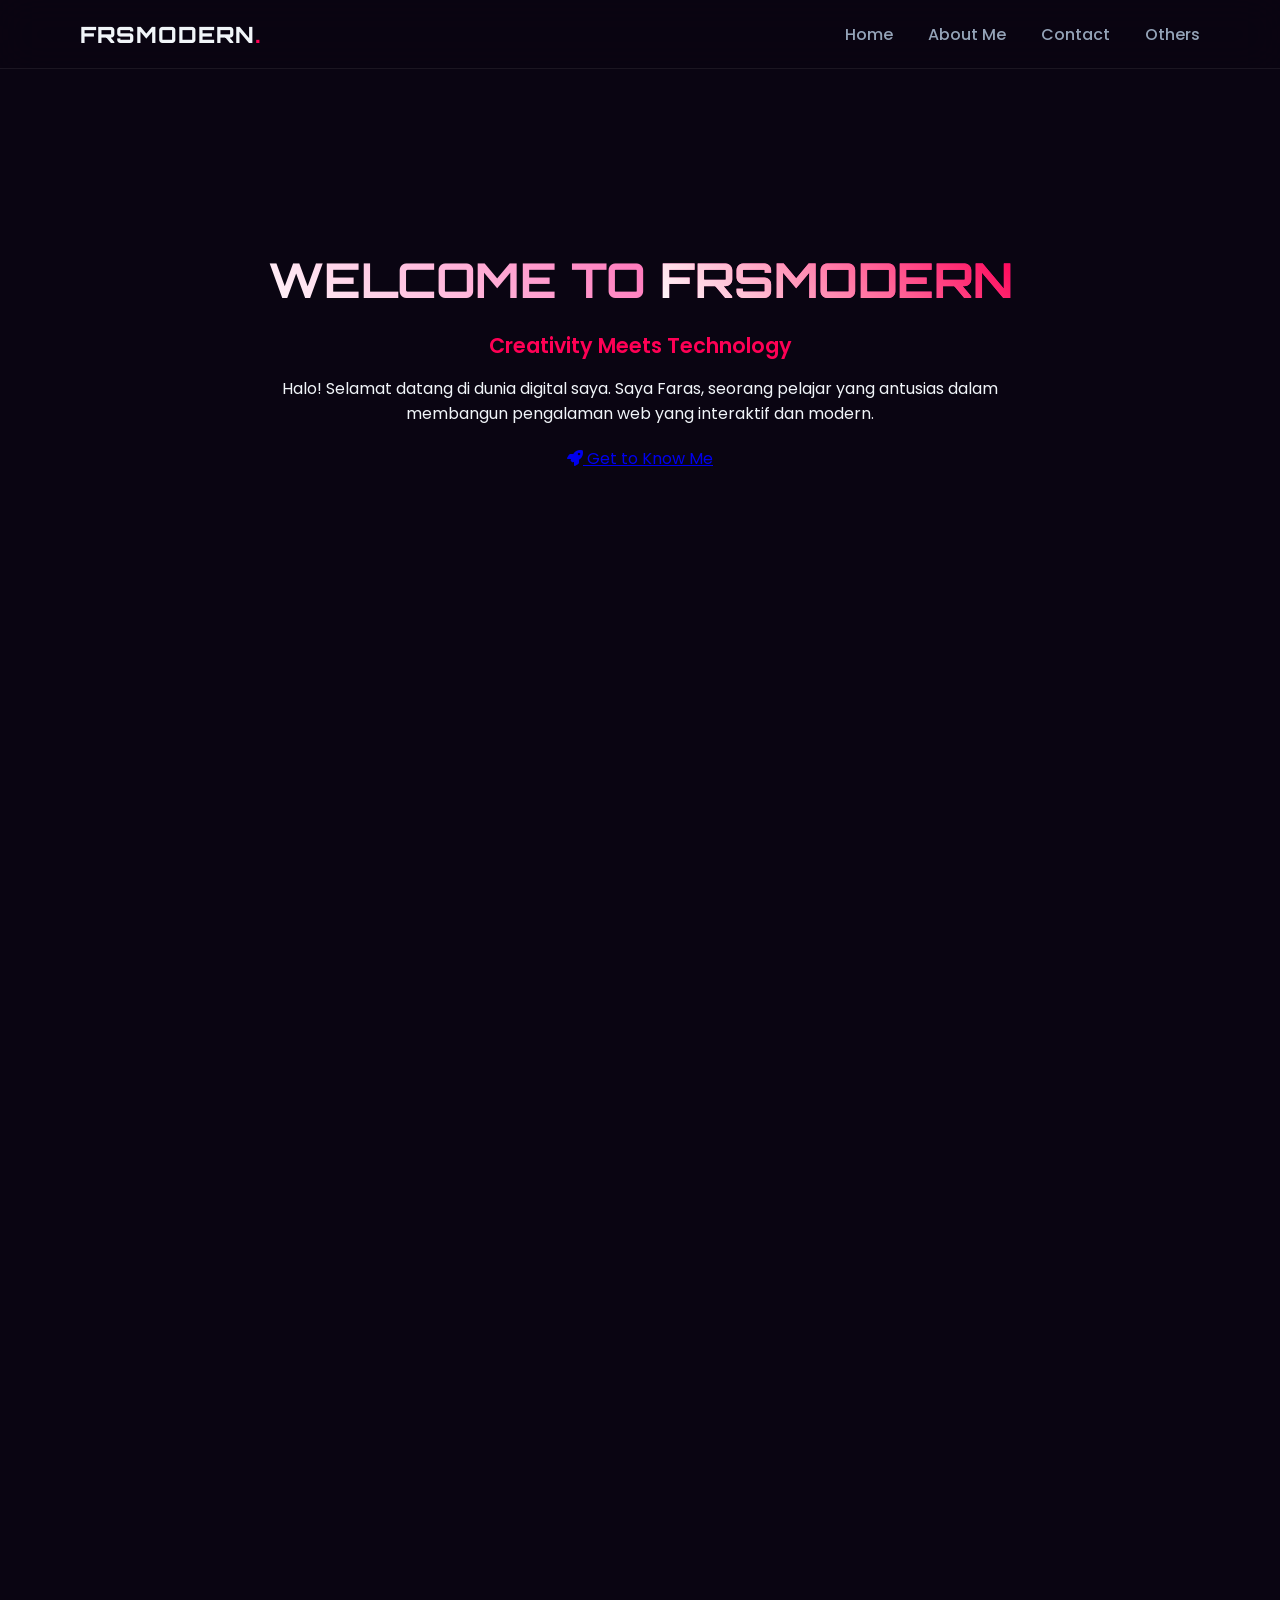
==== index.html @ 41e26d17 "first commit" ====
<!doctype html>
<html lang="en">
  <head>
    <meta charset="UTF-8" />
    <meta name="viewport" content="width=device-width, initial-scale=1.0" />
    <title>Home | FARAS</title>
    <link rel="preconnect" href="https://fonts.googleapis.com" />
    <link rel="preconnect" href="https://fonts.gstatic.com" crossorigin />
    <link href="https://fonts.googleapis.com/css2?family=Orbitron:wght@500;800&family=Poppins:wght@300;400;600&display=swap" rel="stylesheet" />
    <link rel="stylesheet" href="https://cdnjs.cloudflare.com/ajax/libs/font-awesome/6.4.0/css/all.min.css" />
    <link rel="stylesheet" href="apapun.css" />
    <style>
      /* Tambahan gaya agar section penuh dan enak di-scroll */
      section {
        min-height: 80vh;
        padding: 80px 20px;
        display: flex;
        flex-direction: column;
        justify-content: center;
        align-items: center;
        text-align: center;
      }
      .content-box {
        max-width: 800px;
        margin: 20px auto;
      }
    </style>
  </head>
  <body>
    <div id="progress-bar"></div>

    <header>
      <div class="nav-container">
        <div class="logo">FRSMODERN<span>.</span></div>
        <nav>
          <ul>
            <!-- Class active berada di Home -->
            <li><a href="index.html" class="nav-link active">Home</a></li>
            <li><a href="about.html" class="nav-link">About Me</a></li>
            <li><a href="contact.html" class="nav-link">Contact</a></li>
            <li><a href="others.html" class="nav-link">Others</a></li>
          </ul>
        </nav>
      </div>
    </header>

    <main>
      <!-- Section 1: Hero / Welcome -->
      <section class="scroll-reveal active">
        <div class="content-box">
          <h1 style="font-family: 'Orbitron'; font-size: 3rem">WELCOME TO <span class="gradient-text">FRSMODERN</span></h1>
          <p class="highlight">Creativity Meets Technology</p>
          <p>Halo! Selamat datang di dunia digital saya. Saya Faras, seorang pelajar yang antusias dalam membangun pengalaman web yang interaktif dan modern.</p>
          <a href="about.html" class="btn-lanyard" style="margin-top: 20px; display: inline-block"><i class="fas fa-rocket"></i> Get to Know Me</a>
        </div>
      </section>

      <!-- Section 2: My Skills -->
      <section class="scroll-reveal">
        <div class="content-box">
          <h2>MY <span class="gradient-text">SKILLS</span></h2>
          <p>Beberapa teknologi dan keahlian yang sedang saya pelajari dan kuasai saat ini.</p>
          <div class="skills" style="justify-content: center; margin-top: 30px">
            <span class="skill-tag"><i class="fab fa-html5"></i> HTML5</span>
            <span class="skill-tag"><i class="fab fa-css3-alt"></i> CSS3</span>
            <span class="skill-tag"><i class="fab fa-js"></i> JavaScript</span>
            <span class="skill-tag"><i class="fas fa-paint-brush"></i> UI/UX Design</span>
          </div>
        </div>
      </section>

      <!-- Section 3: Latest Projects -->
      <section class="scroll-reveal">
        <div class="content-box">
          <h2>FEATURED <span class="gradient-text">PROJECTS</span></h2>
          <p>Membangun proyek adalah cara terbaik untuk belajar. Berikut adalah beberapa hal yang sedang saya kerjakan.</p>
          <div style="display: flex; gap: 20px; justify-content: center; flex-wrap: wrap; margin-top: 20px">
            <div style="background: rgba(255, 255, 255, 0.1); padding: 20px; border-radius: 10px; width: 300px">
              <h3>Personal Website</h3>
              <p>Website portofolio modern dengan animasi smooth scroll dan UI menarik.</p>
            </div>
            <div style="background: rgba(255, 255, 255, 0.1); padding: 20px; border-radius: 10px; width: 300px">
              <h3>Lanyard ID Card</h3>
              <p>Eksperimen CSS murni untuk membuat animasi objek yang realistis.</p>
            </div>
          </div>
        </div>
      </section>
    </main>

    <script src="script.js"></script>
  </body>
</html>
---- apapun.css ----
/* --- RESET & VARIABLES --- */
:root {
  --primary: #ff0055;
  --primary-glow: rgba(255, 0, 85, 0.3);
  --bg-dark: #0a0512;
  --bg-card: rgba(255, 255, 255, 0.02);
  --border: rgba(255, 255, 255, 0.07);
  --text-main: #f1f5f9;
  --text-muted: #94a3b8;
}

* {
  box-sizing: border-box;
  margin: 0;
  padding: 0;
  scroll-behavior: smooth;
}

body {
  font-family: 'Poppins', sans-serif;
  background-color: var(--bg-dark);
  color: var(--text-main);
  overflow-x: hidden;
}

/* Scroll Progress Bar */
#progress-bar {
  position: fixed;
  top: 0;
  left: 0;
  height: 3px;
  background: linear-gradient(90deg, var(--primary), #7000ff);
  width: 0%;
  z-index: 1001;
  transition: width 0.1s ease;
}

/* --- HEADER & NAV --- */
header {
  position: fixed;
  top: 0;
  width: 100%;
  background: rgba(10, 5, 18, 0.7);
  backdrop-filter: blur(20px);
  -webkit-backdrop-filter: blur(20px);
  border-bottom: 1px solid var(--border);
  z-index: 1000;
  padding: 20px 0;
}

.nav-container {
  max-width: 1200px;
  margin: 0 auto;
  display: flex;
  justify-content: space-between;
  align-items: center;
  padding: 0 40px;
}

.logo {
  font-family: 'Orbitron', sans-serif;
  font-weight: 800;
  font-size: 1.4rem;
  letter-spacing: 1px;
}

.logo span {
  color: var(--primary);
}

nav ul {
  display: flex;
  list-style: none;
}

nav li {
  margin-left: 35px;
}

nav a {
  text-decoration: none;
  color: var(--text-muted);
  font-weight: 500;
  transition: color 0.3s;
  position: relative;
  padding: 8px 0;
}

nav a:hover,
nav a.active {
  color: #fff;
}

nav a::after {
  content: '';
  position: absolute;
  bottom: 0;
  left: 0;
  width: 0;
  height: 2px;
  background: var(--primary);
  transition: width 0.3s ease;
}

nav a:hover::after,
nav a.active::after {
  width: 100%;
}

/* --- LAYOUT UTAMA --- */
main {
  max-width: 1200px;
  margin: 0 auto;
  padding: 0 40px;
}

section {
  min-height: 100vh;
  padding: 120px 0 60px 0;
  display: flex;
  flex-direction: column;
  justify-content: center;
}

/* --- SECTION: HOME / HERO --- */
#home {
  display: grid;
  grid-template-columns: 1fr 1fr;
  gap: 50px;
  align-items: center;
}

.badge {
  background: rgba(255, 0, 85, 0.1);
  color: var(--primary);
  padding: 6px 16px;
  border-radius: 30px;
  font-size: 0.85rem;
  font-weight: 600;
  text-transform: uppercase;
  letter-spacing: 1px;
  display: inline-block;
  margin-bottom: 20px;
  border: 1px solid rgba(255, 0, 85, 0.2);
}

h1 {
  font-size: 2.8em;
  font-weight: 700;
  background: linear-gradient(45deg, #ffffff, #ff007f);

  -webkit-background-clip: text;
  background-clip: text;

  -webkit-text-fill-color: transparent;
  margin-bottom: 20px;
  letter-spacing: -0.5px;
}

.gradient-text {
  color: var(--primary);
  background-image: linear-gradient(45deg, #ffffff, var(--primary));
  -webkit-background-clip: text;
  background-clip: text;

  -webkit-text-fill-color: transparent;
}

#home p {
  color: var(--text-muted);
  font-size: 1.15rem;
  line-height: 1.8;
  margin-bottom: 35px;
}

.cta-btn {
  display: inline-block;
  text-decoration: none;
  background: var(--primary);
  color: #fff;
  padding: 14px 32px;
  border-radius: 12px;
  font-weight: 600;
  box-shadow: 0 8px 25px var(--primary-glow);
  transition:
    transform 0.3s,
    box-shadow 0.3s;
}

.cta-btn:hover {
  transform: translateY(-3px);
  box-shadow: 0 12px 30px rgba(255, 0, 85, 0.5);
}

/* Img Styling & Hover Effects */
.img-wrapper {
  position: relative;
  border-radius: 24px;
  overflow: hidden;
  border: 1px solid var(--border);
  box-shadow: 0 25px 50px -12px rgba(0, 0, 0, 0.5);
}

.img-wrapper img {
  width: 100%;
  display: block;
  transition: transform 0.6s cubic-bezier(0.25, 1, 0.5, 1);
}

.img-wrapper:hover img {
  transform: scale(1.05) rotate(1deg);
}

/* Animasi Mengambang (Floating) */
.animate-float {
  animation: floatY 6s ease-in-out infinite;
}

@keyframes floatY {
  0%,
  100% {
    transform: translateY(0);
  }
  50% {
    transform: translateY(-15px);
  }
}

/* --- SECTION: ABOUT --- */
.about-grid {
  display: grid;
  grid-template-columns: 0.8fr 1.2fr;
  gap: 60px;
  align-items: center;
}

h2 {
  font-family: 'Orbitron', sans-serif;
  font-size: 2.8rem;
  margin-bottom: 20px;
}

.highlight {
  color: var(--primary);
  font-size: 1.3rem;
  font-weight: 600;
  margin-bottom: 15px;
}

.skills {
  margin-top: 30px;
  display: flex;
  gap: 15px;
}

.skill-tag {
  background: var(--bg-card);
  border: 1px solid var(--border);
  padding: 8px 18px;
  border-radius: 10px;
  font-size: 0.95rem;
  transition: border-color 0.3s;
}

.skill-tag:hover {
  border-color: var(--primary);
}

/* --- SECTION: PROJECTS --- */
.project-grid {
  display: grid;
  grid-template-columns: 1fr 1fr;
  gap: 30px;
  margin-top: 40px;
}

.project-card {
  background: var(--bg-card);
  border: 1px solid var(--border);
  border-radius: 20px;
  overflow: hidden;
  transition:
    transform 0.4s,
    border-color 0.4s;
}

.project-img {
  height: 250px;
  overflow: hidden;
}

.project-img img {
  width: 100%;
  height: 100%;
  object-fit: cover;
  transition: transform 0.5s;
}

.project-info {
  padding: 25px;
  text-align: left;
}
.project-info h3 {
  margin-bottom: 10px;
  font-family: 'Orbitron', sans-serif;
}
.project-info p {
  color: var(--text-muted);
  font-size: 0.95rem;
}

.project-card:hover {
  transform: translateY(-10px);
  border-color: var(--primary);
}

.project-card:hover .project-img img {
  transform: scale(1.08);
}

.contact-links {
  display: flex;
  justify-content: center;
  gap: 30px;
  margin-top: 40px;
  flex-wrap: wrap;
}

.social-item {
  display: flex;
  align-items: center;
  gap: 12px;
  text-decoration: none;
  color: #fff;
  background: var(--bg-card);
  border: 1px solid var(--border);
  padding: 16px 30px;
  border-radius: 16px;
  transition: all 0.3s;
}

.social-item i {
  font-size: 1.4rem;
  color: var(--primary);
}

.social-item:hover {
  background: rgba(255, 0, 85, 0.05);
  border-color: var(--primary);
  transform: scale(1.05);
}

.scroll-reveal {
  opacity: 0;
  transform: translateY(60px);
  transition:
    opacity 1s cubic-bezier(0.25, 1, 0.5, 1),
    transform 1s cubic-bezier(0.25, 1, 0.5, 1);
}

.scroll-reveal.active {
  opacity: 1;
  transform: translateY(0);
}

.btn-about {
  display: inline-block;
  padding: 10px 20px;
  background-color: #ff4757;
  color: white;
  text-decoration: none;
  border-radius: 5px;
  font-family: 'Poppins', sans-serif;
  font-weight: 600;
  transition: 0.3s;
}

.btn-about:hover {
  background-color: #cf303f;
  transform: scale(1.05);
}
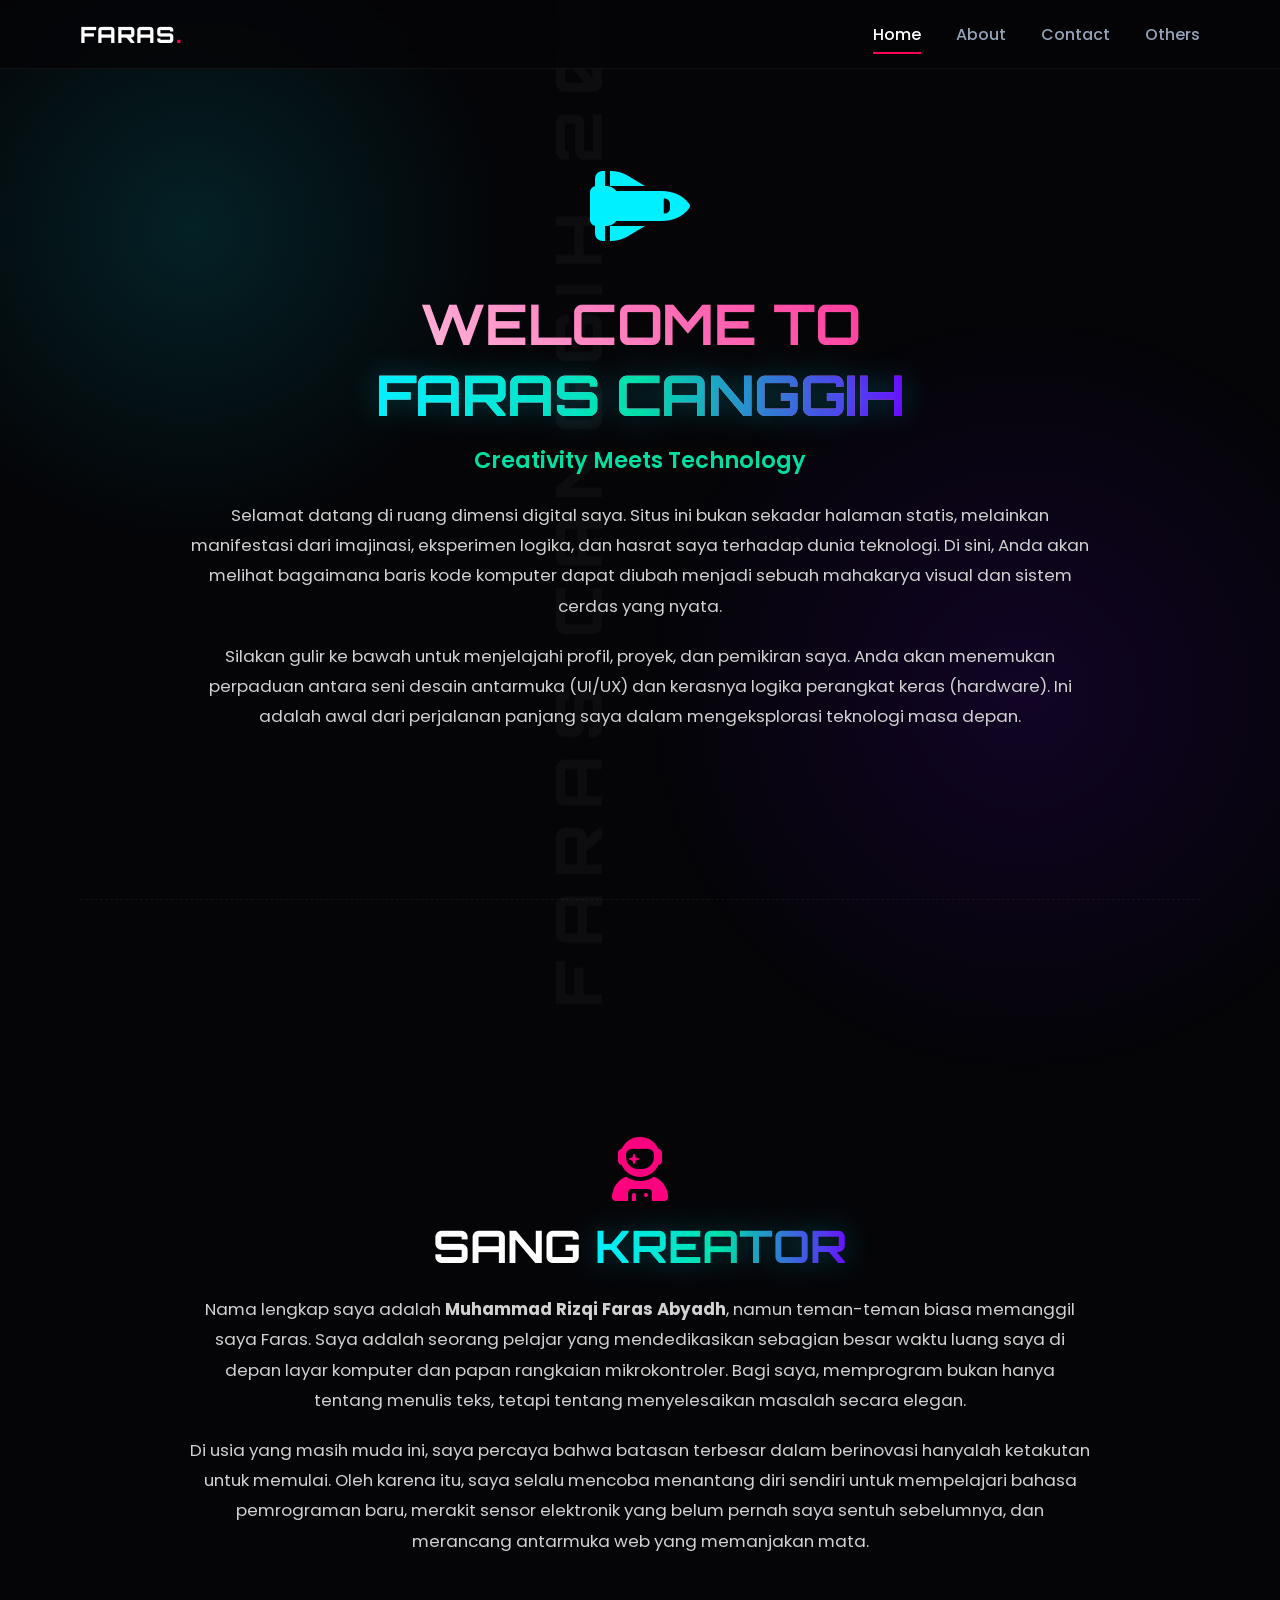
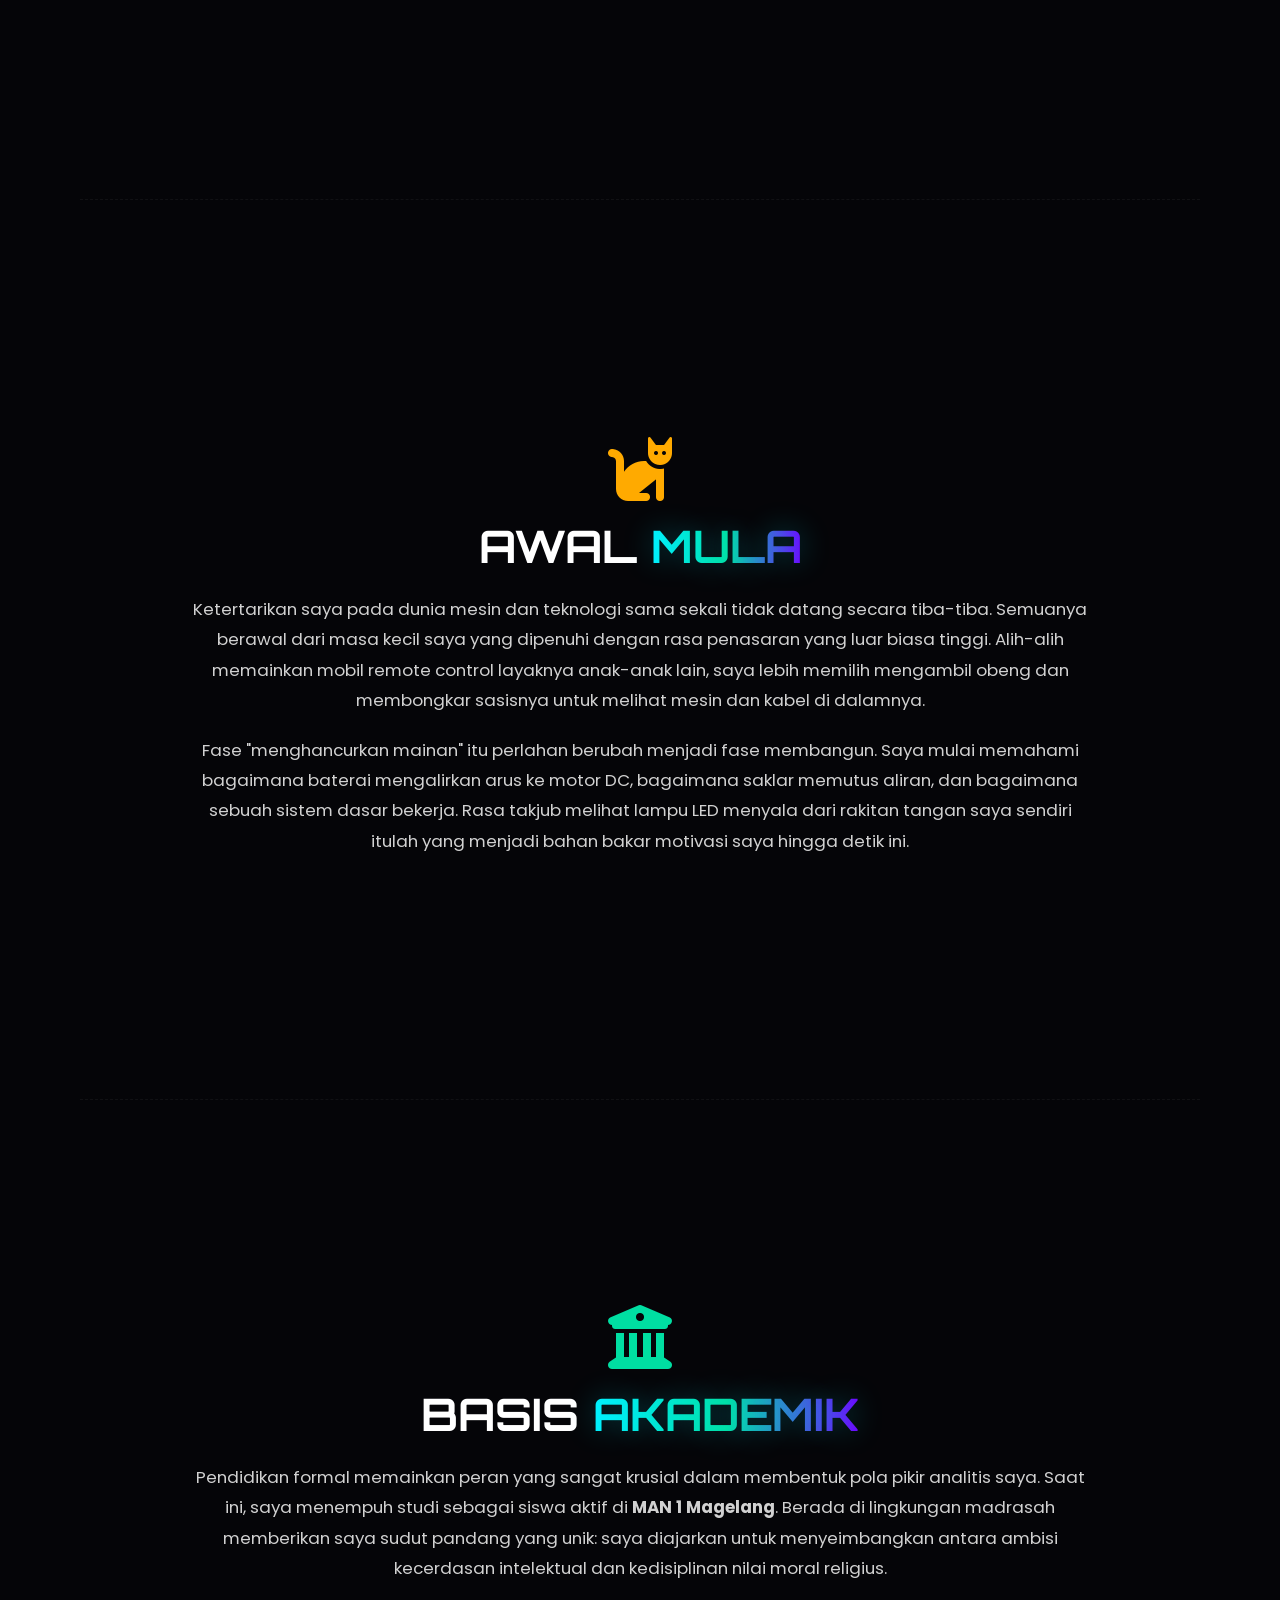
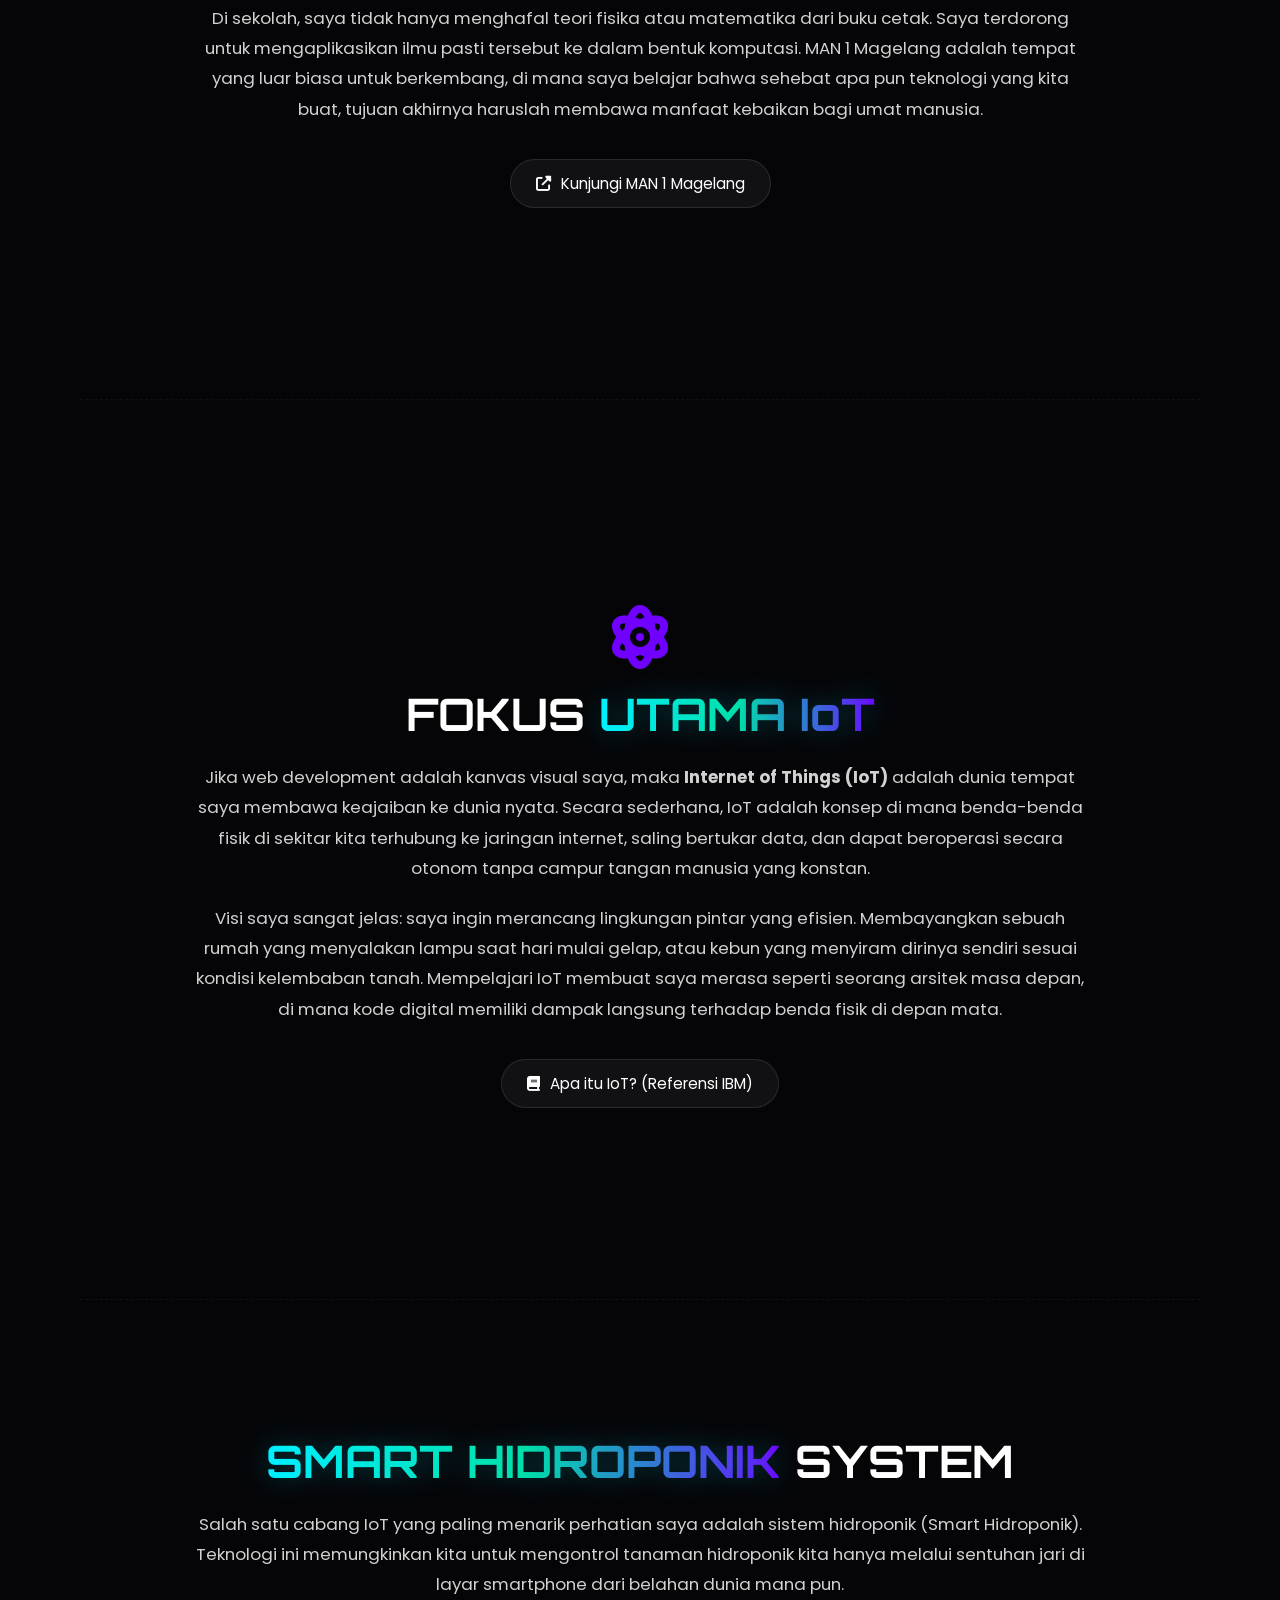
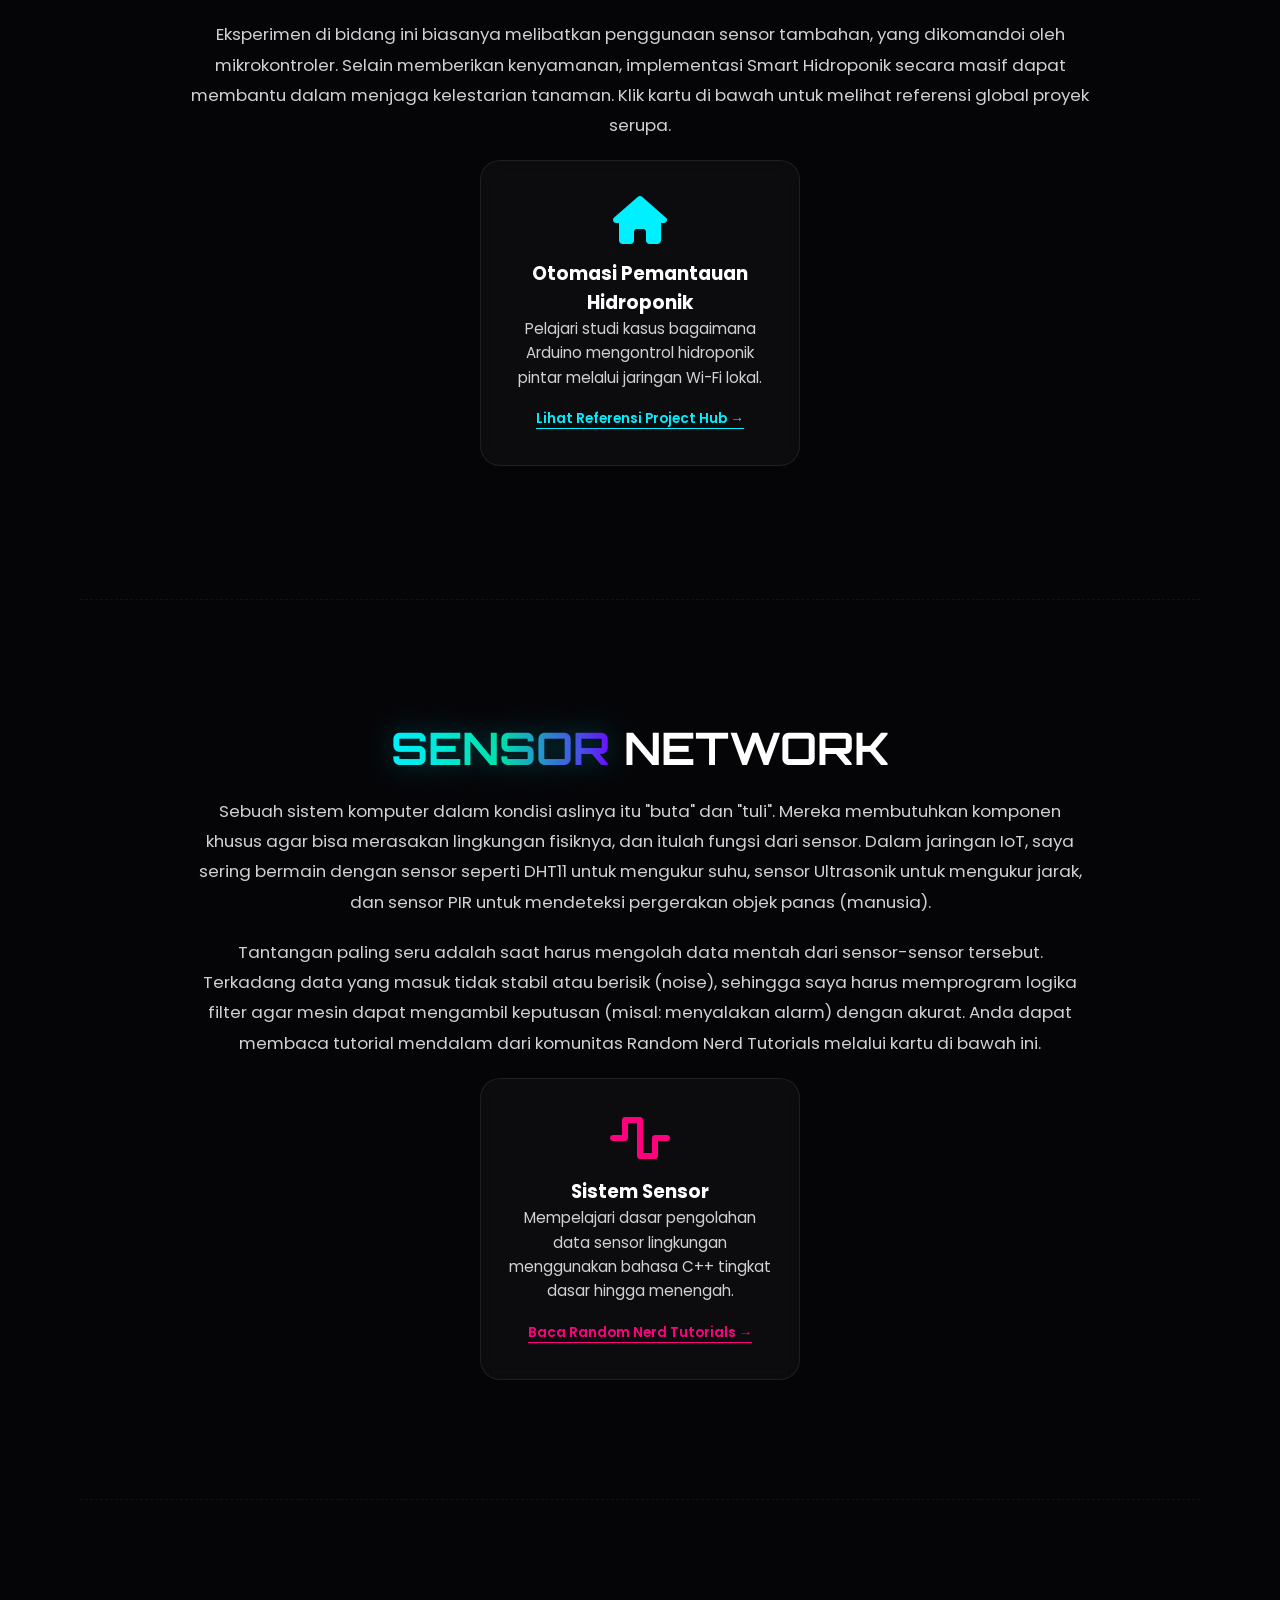
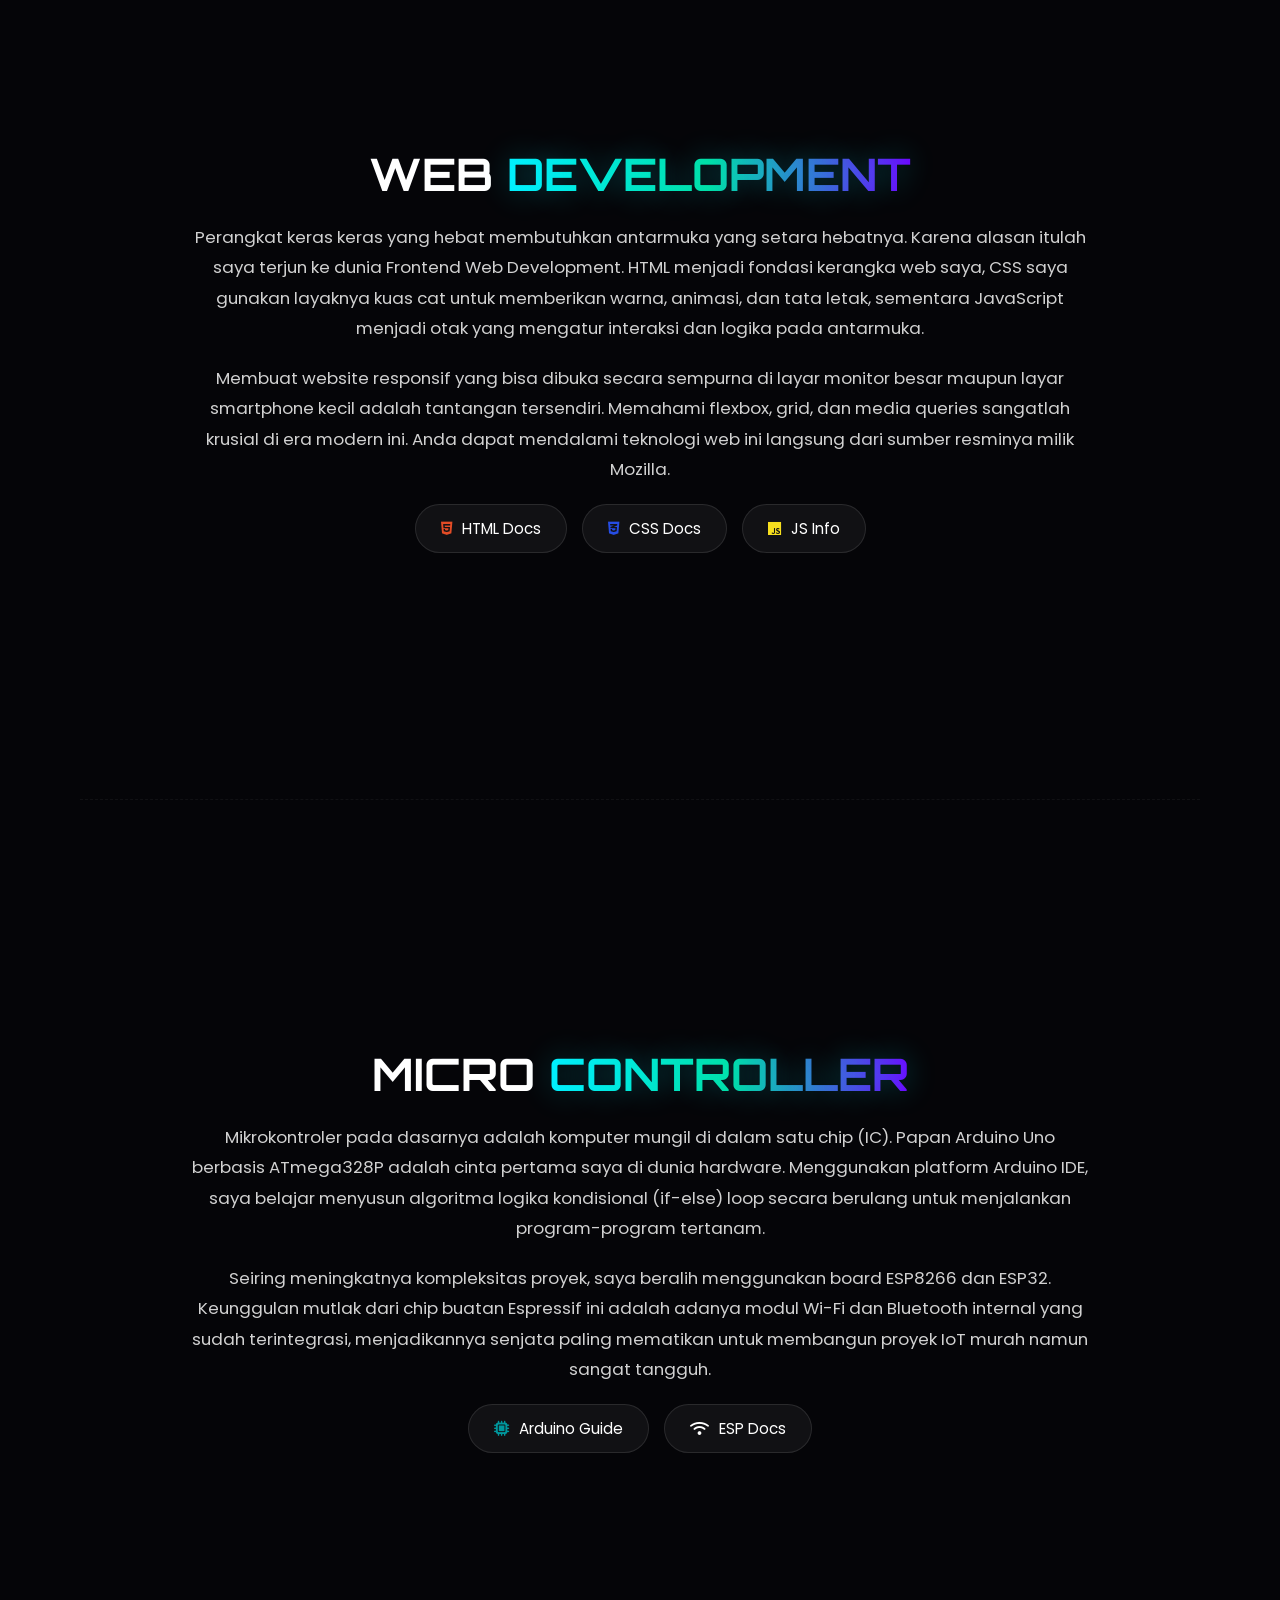
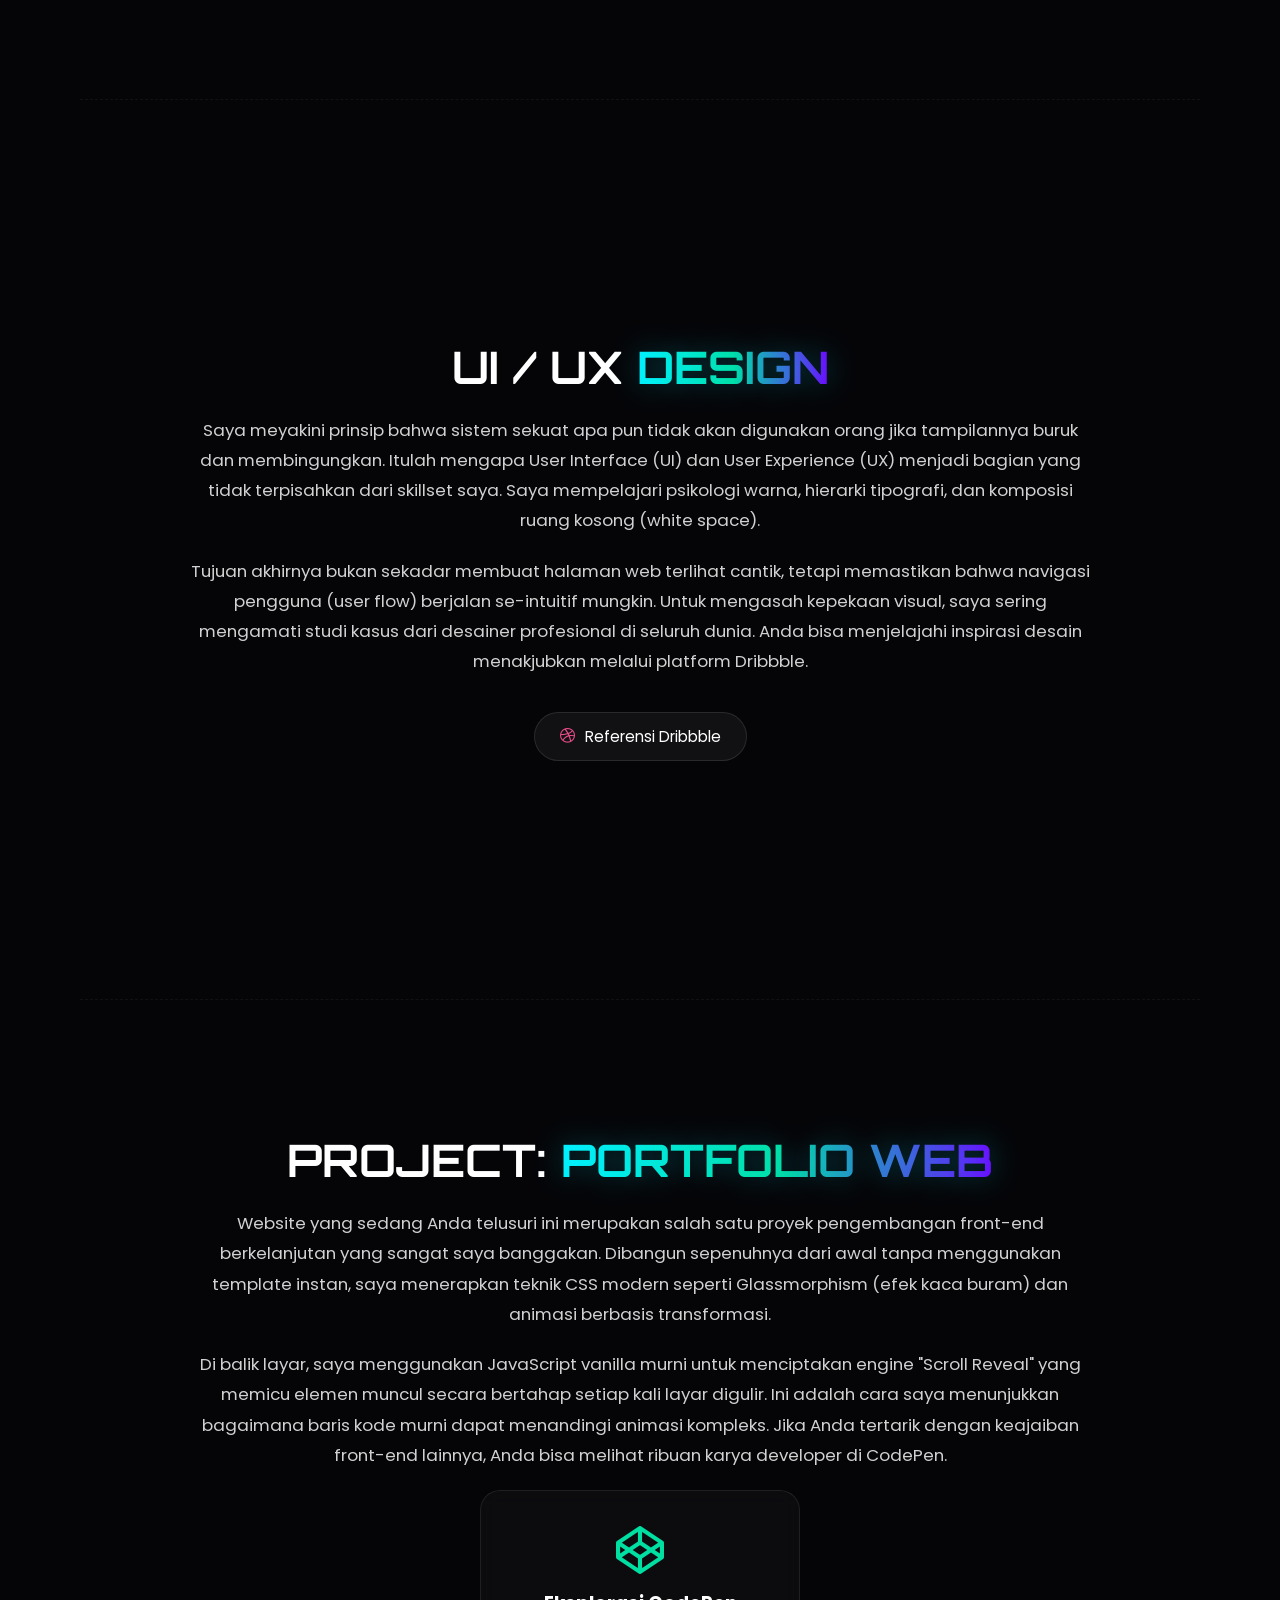
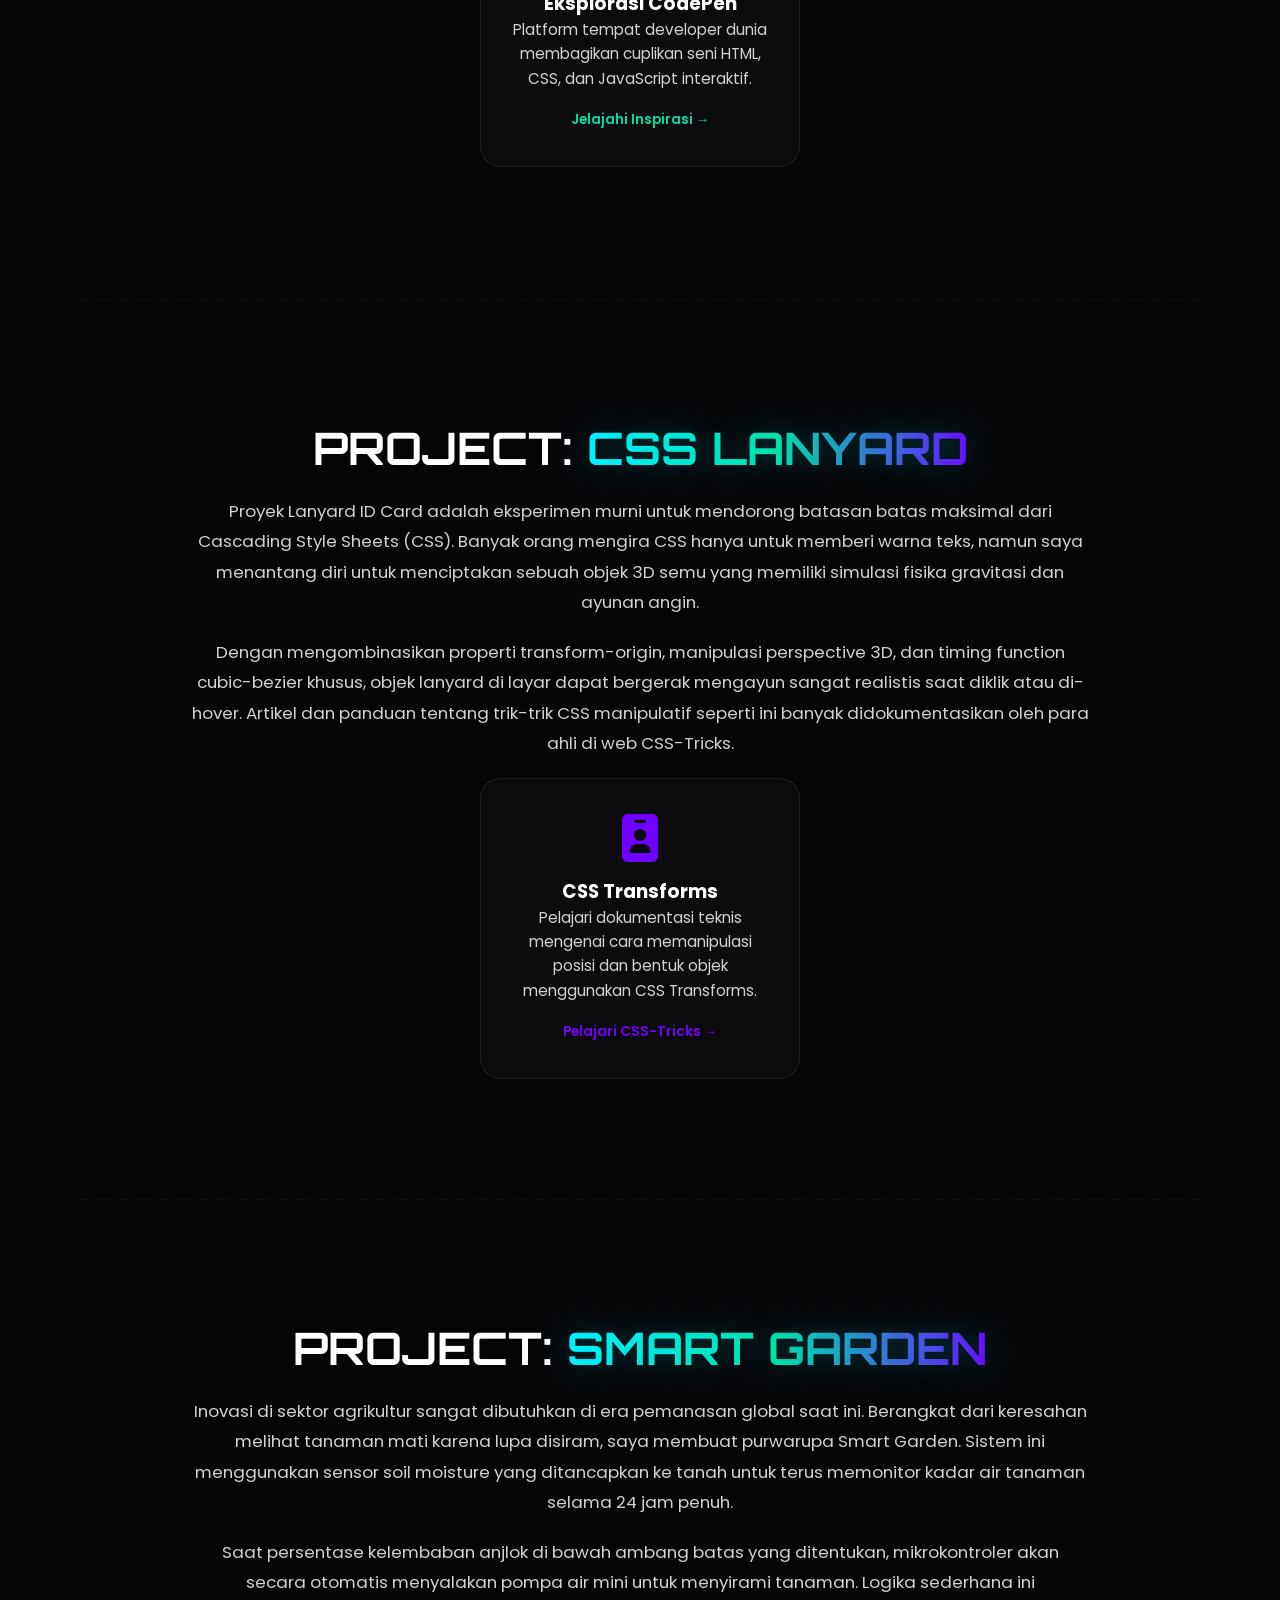
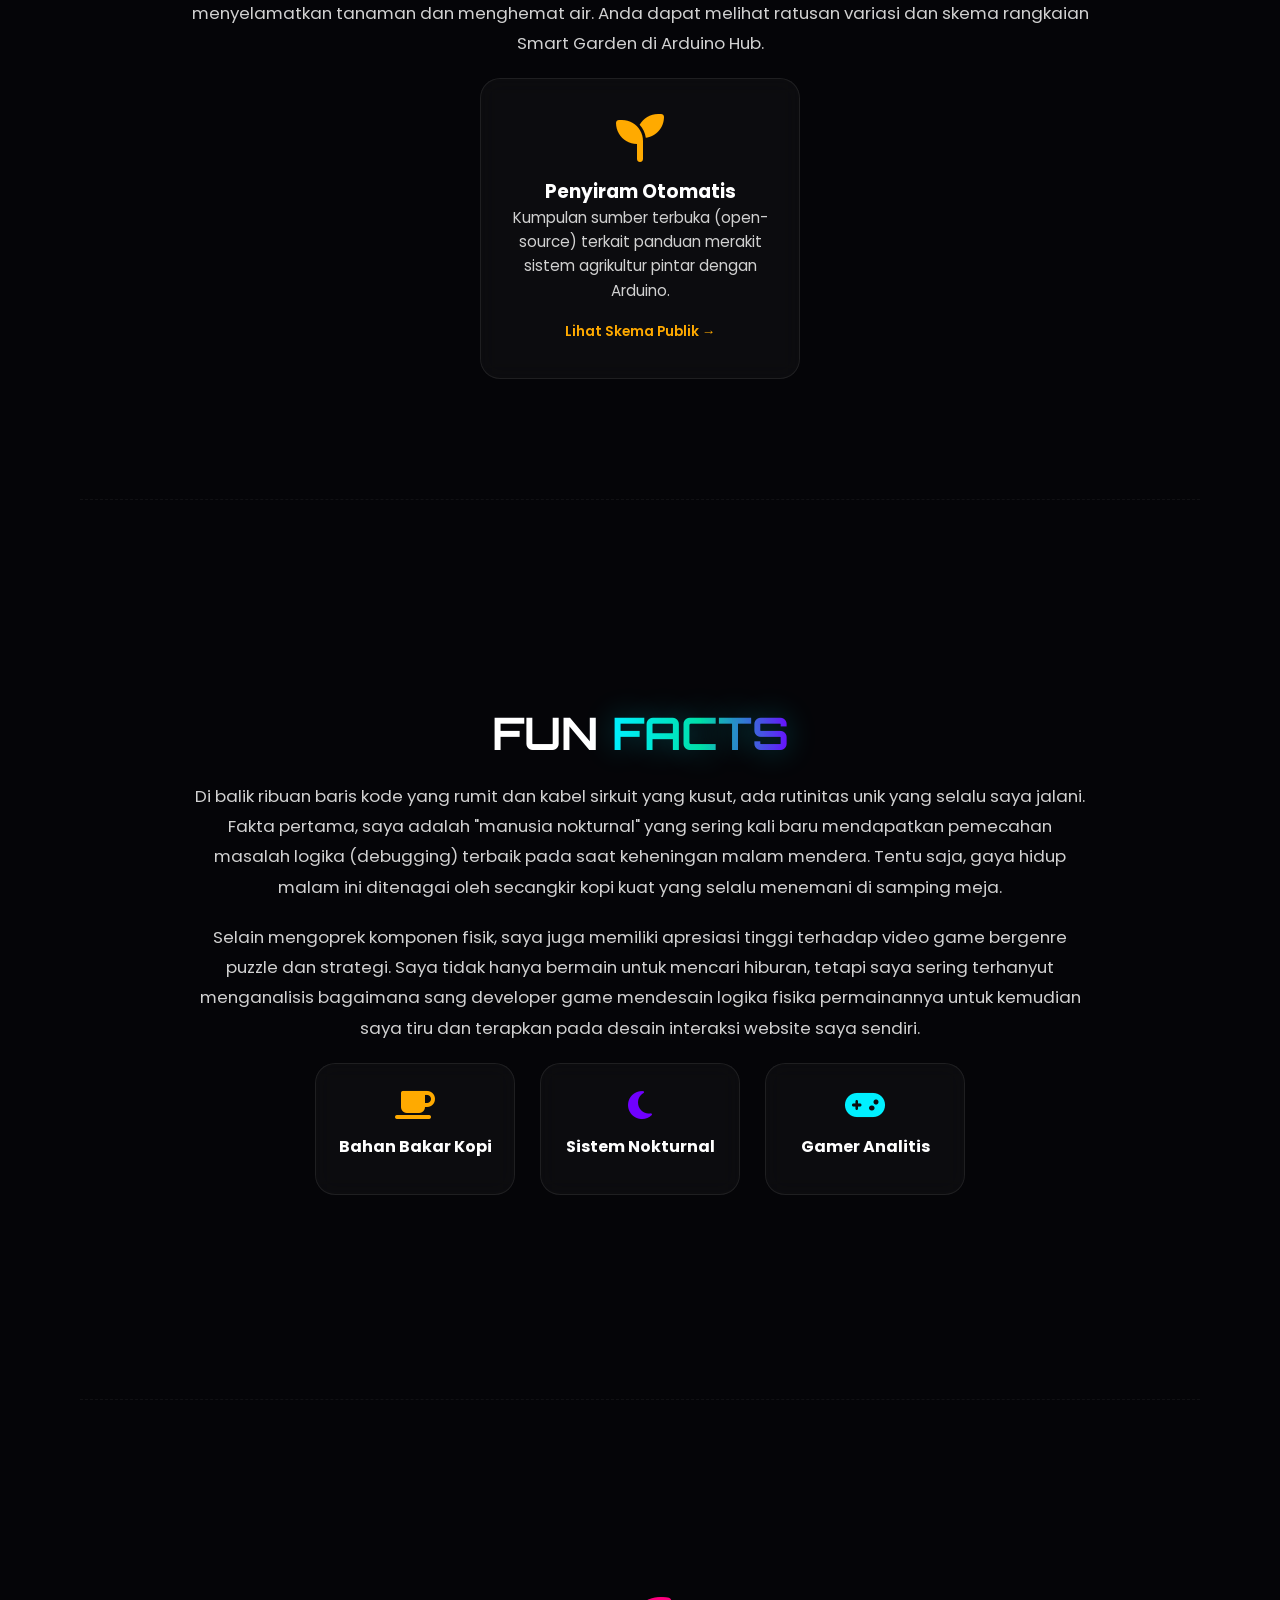
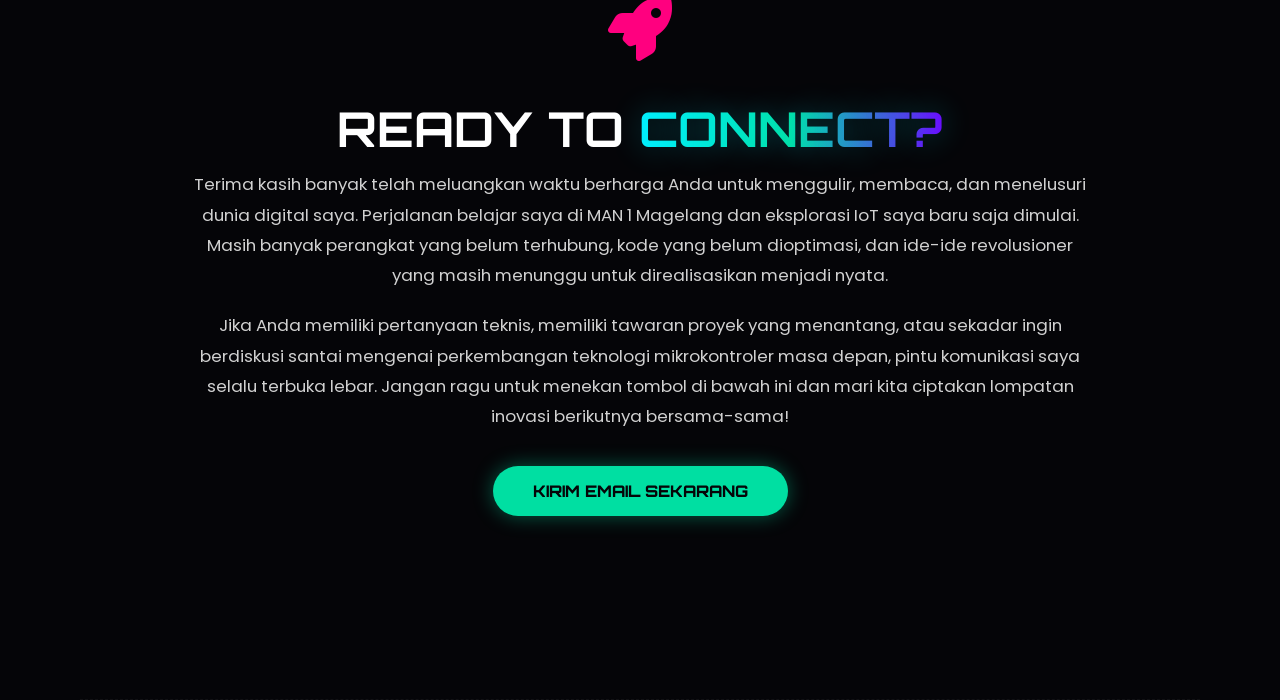
==== commit 22d51237: "perubahan" ====
--- a/index.html
+++ b/index.html
@@ -1,42 +1,271 @@
 <!doctype html>
-<html lang="en">
+<html lang="id">
   <head>
     <meta charset="UTF-8" />
     <meta name="viewport" content="width=device-width, initial-scale=1.0" />
-    <title>Home | FARAS</title>
+    <title>Home | FARAS CANGGIH</title>
     <link rel="preconnect" href="https://fonts.googleapis.com" />
     <link rel="preconnect" href="https://fonts.gstatic.com" crossorigin />
     <link href="https://fonts.googleapis.com/css2?family=Orbitron:wght@500;800&family=Poppins:wght@300;400;600&display=swap" rel="stylesheet" />
     <link rel="stylesheet" href="https://cdnjs.cloudflare.com/ajax/libs/font-awesome/6.4.0/css/all.min.css" />
     <link rel="stylesheet" href="apapun.css" />
+
     <style>
-      /* Tambahan gaya agar section penuh dan enak di-scroll */
+      /* --- BASE STYLE --- */
+      body {
+        margin: 0;
+        padding: 0;
+        background-color: #050508;
+        color: #ffffff;
+        font-family: 'Poppins', sans-serif;
+        overflow-x: hidden;
+      }
+
+      header {
+        position: fixed;
+        top: 0;
+        width: 100%;
+        background: rgba(5, 5, 8, 0.85);
+        backdrop-filter: blur(15px);
+        z-index: 1000;
+        border-bottom: 1px solid rgba(255, 255, 255, 0.05);
+      }
+
+      /* --- EFEK VISUAL BACKGROUND --- */
+      .bg-orb-1 {
+        position: fixed;
+        top: -10%;
+        left: -10%;
+        width: 50vw;
+        height: 50vw;
+        background: radial-gradient(circle, rgba(0, 240, 255, 0.12) 0%, rgba(0, 0, 0, 0) 70%);
+        z-index: -1;
+        pointer-events: none;
+      }
+
+      .bg-orb-2 {
+        position: fixed;
+        bottom: -20%;
+        right: -10%;
+        width: 60vw;
+        height: 60vw;
+        background: radial-gradient(circle, rgba(112, 0, 255, 0.12) 0%, rgba(0, 0, 0, 0) 70%);
+        z-index: -1;
+        pointer-events: none;
+      }
+
+      .side-decoration {
+        position: fixed;
+        left: 20px;
+        top: 50%;
+        transform: translateY(-50%) rotate(-90deg);
+        color: rgba(255, 255, 255, 0.03);
+        font-family: 'Orbitron';
+        font-size: 4rem;
+        font-weight: 800;
+        letter-spacing: 15px;
+        z-index: -2;
+        pointer-events: none;
+        white-space: nowrap;
+      }
+
+      @media (max-width: 768px) {
+        .side-decoration {
+          display: none;
+        }
+      }
+
+      /* --- SECTION STYLE --- */
       section {
-        min-height: 80vh;
-        padding: 80px 20px;
+        min-height: 100vh;
+        padding: 120px 20px;
         display: flex;
         flex-direction: column;
         justify-content: center;
         align-items: center;
         text-align: center;
-      }
+        box-sizing: border-box;
+        position: relative;
+        border-bottom: 1px dashed rgba(255, 255, 255, 0.05);
+      }
+
       .content-box {
-        max-width: 800px;
-        margin: 20px auto;
+        max-width: 900px; /* Lebar optimal untuk membaca teks panjang */
+        margin: 0 auto;
+        z-index: 2;
+      }
+
+      /* Format paragraf agar rapi */
+      .content-box p {
+        font-size: 1.05rem;
+        line-height: 1.8;
+        margin-bottom: 20px;
+        color: #d1d1d1;
+      }
+
+      /* --- SCROLL REVEAL ENGINE --- */
+      .scroll-reveal {
+        opacity: 0;
+        transform: translateY(80px) scale(0.95);
+        transition: all 0.9s cubic-bezier(0.25, 1, 0.5, 1);
+      }
+      .scroll-reveal.active {
+        opacity: 1;
+        transform: translateY(0) scale(1);
+      }
+
+      /* --- TEKS & NEON --- */
+      .gradient-text {
+        background: linear-gradient(90deg, #00f0ff, #00dfa2, #7000ff);
+        -webkit-background-clip: text;
+        -webkit-text-fill-color: transparent;
+        text-shadow: 0 0 30px rgba(0, 240, 255, 0.3);
+      }
+
+      /* --- ANIMASI KEYFRAMES --- */
+      .jumping-animation {
+        display: inline-block;
+        animation: jumpEffect 1.5s infinite ease-in-out;
+      }
+      @keyframes jumpEffect {
+        0%,
+        100% {
+          transform: translateY(0);
+        }
+        50% {
+          transform: translateY(-20px);
+        }
+      }
+
+      .floating-animation {
+        animation: floatEffect 4s infinite ease-in-out;
+      }
+      @keyframes floatEffect {
+        0%,
+        100% {
+          transform: translateY(0);
+        }
+        50% {
+          transform: translateY(-15px);
+        }
+      }
+
+      .spinning-animation {
+        animation: spinEffect 10s infinite linear;
+      }
+      @keyframes spinEffect {
+        from {
+          transform: rotate(0deg);
+        }
+        to {
+          transform: rotate(360deg);
+        }
+      }
+
+      .pulse-animation {
+        animation: pulseEffect 2s infinite ease-in-out;
+      }
+      @keyframes pulseEffect {
+        0%,
+        100% {
+          transform: scale(1);
+        }
+        50% {
+          transform: scale(1.1);
+        }
+      }
+
+      /* --- KARTU YANG BISA DIKLIK (INTERAKTIF) --- */
+      .grid-container {
+        display: flex;
+        gap: 25px;
+        justify-content: center;
+        flex-wrap: wrap;
+        margin-top: 20px;
+      }
+
+      a.clickable-card {
+        text-decoration: none;
+        color: inherit;
+        display: block;
+      }
+
+      .card-box {
+        background: rgba(255, 255, 255, 0.03);
+        border: 1px solid rgba(255, 255, 255, 0.08);
+        backdrop-filter: blur(10px);
+        padding: 35px 25px;
+        border-radius: 20px;
+        width: 320px; /* Diperlebar sedikit agar teks muat */
+        box-sizing: border-box;
+        transition: all 0.4s cubic-bezier(0.175, 0.885, 0.32, 1.275);
+        position: relative;
+        overflow: hidden;
+      }
+
+      .card-box::before {
+        content: '';
+        position: absolute;
+        top: -50%;
+        left: -50%;
+        width: 200%;
+        height: 200%;
+        background: linear-gradient(45deg, transparent, rgba(255, 255, 255, 0.08), transparent);
+        transform: rotate(45deg) translateY(100%);
+        transition: all 0.6s ease;
+      }
+
+      .card-box:hover::before {
+        transform: rotate(45deg) translateY(-100%);
+      }
+
+      .card-box:hover {
+        transform: translateY(-10px) scale(1.02);
+        background: rgba(255, 255, 255, 0.06);
+        border-color: #00dfa2;
+        box-shadow: 0 15px 35px rgba(0, 223, 162, 0.15);
+      }
+
+      .card-box p {
+        font-size: 0.95rem;
+        margin-bottom: 15px;
+        line-height: 1.6;
+      }
+
+      .skill-tag {
+        background: rgba(255, 255, 255, 0.05);
+        border: 1px solid rgba(255, 255, 255, 0.1);
+        padding: 12px 25px;
+        border-radius: 30px;
+        transition: all 0.3s;
+        display: inline-flex;
+        align-items: center;
+        gap: 10px;
+        cursor: pointer;
+        text-decoration: none;
+        color: white;
+      }
+
+      .skill-tag:hover {
+        background: #7000ff;
+        color: #ffffff;
+        box-shadow: 0 0 20px rgba(112, 0, 255, 0.5);
+        transform: scale(1.1) translateY(-5px);
       }
     </style>
   </head>
   <body>
-    <div id="progress-bar"></div>
+    <div class="bg-orb-1"></div>
+    <div class="bg-orb-2"></div>
+    <div class="side-decoration">FARAS CANGGIH 2026</div>
 
     <header>
       <div class="nav-container">
-        <div class="logo">FRSMODERN<span>.</span></div>
+        <div class="logo" style="font-family: 'Orbitron'; font-weight: 800">FARAS<span>.</span></div>
         <nav>
           <ul>
-            <!-- Class active berada di Home -->
             <li><a href="index.html" class="nav-link active">Home</a></li>
-            <li><a href="about.html" class="nav-link">About Me</a></li>
+            <li><a href="about.html" class="nav-link">About</a></li>
             <li><a href="contact.html" class="nav-link">Contact</a></li>
             <li><a href="others.html" class="nav-link">Others</a></li>
           </ul>
@@ -45,49 +274,317 @@
     </header>
 
     <main>
-      <!-- Section 1: Hero / Welcome -->
-      <section class="scroll-reveal active">
-        <div class="content-box">
-          <h1 style="font-family: 'Orbitron'; font-size: 3rem">WELCOME TO <span class="gradient-text">FRSMODERN</span></h1>
-          <p class="highlight">Creativity Meets Technology</p>
-          <p>Halo! Selamat datang di dunia digital saya. Saya Faras, seorang pelajar yang antusias dalam membangun pengalaman web yang interaktif dan modern.</p>
-          <a href="about.html" class="btn-lanyard" style="margin-top: 20px; display: inline-block"><i class="fas fa-rocket"></i> Get to Know Me</a>
-        </div>
-      </section>
-
-      <!-- Section 2: My Skills -->
-      <section class="scroll-reveal">
-        <div class="content-box">
-          <h2>MY <span class="gradient-text">SKILLS</span></h2>
-          <p>Beberapa teknologi dan keahlian yang sedang saya pelajari dan kuasai saat ini.</p>
-          <div class="skills" style="justify-content: center; margin-top: 30px">
-            <span class="skill-tag"><i class="fab fa-html5"></i> HTML5</span>
-            <span class="skill-tag"><i class="fab fa-css3-alt"></i> CSS3</span>
-            <span class="skill-tag"><i class="fab fa-js"></i> JavaScript</span>
-            <span class="skill-tag"><i class="fas fa-paint-brush"></i> UI/UX Design</span>
+      <section class="scroll-reveal">
+        <div class="content-box">
+          <div class="floating-animation" style="font-size: 5rem; color: #00f0ff; margin-bottom: 20px">
+            <i class="fas fa-space-shuttle"></i>
           </div>
-        </div>
-      </section>
-
-      <!-- Section 3: Latest Projects -->
-      <section class="scroll-reveal">
-        <div class="content-box">
-          <h2>FEATURED <span class="gradient-text">PROJECTS</span></h2>
-          <p>Membangun proyek adalah cara terbaik untuk belajar. Berikut adalah beberapa hal yang sedang saya kerjakan.</p>
-          <div style="display: flex; gap: 20px; justify-content: center; flex-wrap: wrap; margin-top: 20px">
-            <div style="background: rgba(255, 255, 255, 0.1); padding: 20px; border-radius: 10px; width: 300px">
-              <h3>Personal Website</h3>
-              <p>Website portofolio modern dengan animasi smooth scroll dan UI menarik.</p>
-            </div>
-            <div style="background: rgba(255, 255, 255, 0.1); padding: 20px; border-radius: 10px; width: 300px">
-              <h3>Lanyard ID Card</h3>
-              <p>Eksperimen CSS murni untuk membuat animasi objek yang realistis.</p>
-            </div>
+          <h1 style="font-family: 'Orbitron'; font-size: 3.5rem; margin: 0 0 10px 0">WELCOME TO <br /><span class="gradient-text">FARAS CANGGIH</span></h1>
+          <p class="highlight" style="font-size: 1.4rem; color: #00dfa2; font-weight: 600; text-align: center">Creativity Meets Technology</p>
+          <p>
+            Selamat datang di ruang dimensi digital saya. Situs ini bukan sekadar halaman statis, melainkan manifestasi dari imajinasi, eksperimen logika, dan hasrat saya terhadap dunia teknologi. Di sini, Anda akan melihat bagaimana baris
+            kode komputer dapat diubah menjadi sebuah mahakarya visual dan sistem cerdas yang nyata.
+          </p>
+          <p>
+            Silakan gulir ke bawah untuk menjelajahi profil, proyek, dan pemikiran saya. Anda akan menemukan perpaduan antara seni desain antarmuka (UI/UX) dan kerasnya logika perangkat keras (hardware). Ini adalah awal dari perjalanan
+            panjang saya dalam mengeksplorasi teknologi masa depan.
+          </p>
+        </div>
+      </section>
+
+      <section class="scroll-reveal">
+        <div class="content-box">
+          <div class="jumping-animation" style="font-size: 4rem; color: #ff007f"><i class="fas fa-user-astronaut"></i></div>
+          <h2>SANG <span class="gradient-text">KREATOR</span></h2>
+          <p>
+            Nama lengkap saya adalah <strong>Muhammad Rizqi Faras Abyadh</strong>, namun teman-teman biasa memanggil saya Faras. Saya adalah seorang pelajar yang mendedikasikan sebagian besar waktu luang saya di depan layar komputer dan
+            papan rangkaian mikrokontroler. Bagi saya, memprogram bukan hanya tentang menulis teks, tetapi tentang menyelesaikan masalah secara elegan.
+          </p>
+          <p>
+            Di usia yang masih muda ini, saya percaya bahwa batasan terbesar dalam berinovasi hanyalah ketakutan untuk memulai. Oleh karena itu, saya selalu mencoba menantang diri sendiri untuk mempelajari bahasa pemrograman baru, merakit
+            sensor elektronik yang belum pernah saya sentuh sebelumnya, dan merancang antarmuka web yang memanjakan mata.
+          </p>
+        </div>
+      </section>
+
+      <section class="scroll-reveal">
+        <div class="content-box">
+          <div class="jumping-animation" style="font-size: 4rem; color: #ffaa00"><i class="fas fa-cat"></i></div>
+          <h2>AWAL <span class="gradient-text">MULA</span></h2>
+          <p>
+            Ketertarikan saya pada dunia mesin dan teknologi sama sekali tidak datang secara tiba-tiba. Semuanya berawal dari masa kecil saya yang dipenuhi dengan rasa penasaran yang luar biasa tinggi. Alih-alih memainkan mobil remote
+            control layaknya anak-anak lain, saya lebih memilih mengambil obeng dan membongkar sasisnya untuk melihat mesin dan kabel di dalamnya.
+          </p>
+          <p>
+            Fase "menghancurkan mainan" itu perlahan berubah menjadi fase membangun. Saya mulai memahami bagaimana baterai mengalirkan arus ke motor DC, bagaimana saklar memutus aliran, dan bagaimana sebuah sistem dasar bekerja. Rasa takjub
+            melihat lampu LED menyala dari rakitan tangan saya sendiri itulah yang menjadi bahan bakar motivasi saya hingga detik ini.
+          </p>
+        </div>
+      </section>
+
+      <section class="scroll-reveal">
+        <div class="content-box">
+          <div class="pulse-animation" style="font-size: 4rem; color: #00dfa2"><i class="fas fa-university"></i></div>
+          <h2>BASIS <span class="gradient-text">AKADEMIK</span></h2>
+          <p>
+            Pendidikan formal memainkan peran yang sangat krusial dalam membentuk pola pikir analitis saya. Saat ini, saya menempuh studi sebagai siswa aktif di <strong>MAN 1 Magelang</strong>. Berada di lingkungan madrasah memberikan saya
+            sudut pandang yang unik: saya diajarkan untuk menyeimbangkan antara ambisi kecerdasan intelektual dan kedisiplinan nilai moral religius.
+          </p>
+          <p>
+            Di sekolah, saya tidak hanya menghafal teori fisika atau matematika dari buku cetak. Saya terdorong untuk mengaplikasikan ilmu pasti tersebut ke dalam bentuk komputasi. MAN 1 Magelang adalah tempat yang luar biasa untuk
+            berkembang, di mana saya belajar bahwa sehebat apa pun teknologi yang kita buat, tujuan akhirnya haruslah membawa manfaat kebaikan bagi umat manusia.
+          </p>
+          <a href="https://man1magelang.sch.id/" target="_blank" class="skill-tag" style="margin-top: 15px"><i class="fas fa-external-link-alt"></i> Kunjungi MAN 1 Magelang</a>
+        </div>
+      </section>
+
+      <section class="scroll-reveal">
+        <div class="content-box">
+          <div class="spinning-animation" style="font-size: 4rem; color: #7000ff"><i class="fas fa-atom"></i></div>
+          <h2>FOKUS <span class="gradient-text">UTAMA IoT</span></h2>
+          <p>
+            Jika web development adalah kanvas visual saya, maka <strong>Internet of Things (IoT)</strong> adalah dunia tempat saya membawa keajaiban ke dunia nyata. Secara sederhana, IoT adalah konsep di mana benda-benda fisik di sekitar
+            kita terhubung ke jaringan internet, saling bertukar data, dan dapat beroperasi secara otonom tanpa campur tangan manusia yang konstan.
+          </p>
+          <p>
+            Visi saya sangat jelas: saya ingin merancang lingkungan pintar yang efisien. Membayangkan sebuah rumah yang menyalakan lampu saat hari mulai gelap, atau kebun yang menyiram dirinya sendiri sesuai kondisi kelembaban tanah.
+            Mempelajari IoT membuat saya merasa seperti seorang arsitek masa depan, di mana kode digital memiliki dampak langsung terhadap benda fisik di depan mata.
+          </p>
+          <a href="https://www.ibm.com/topics/internet-of-things" target="_blank" class="skill-tag" style="margin-top: 15px"><i class="fas fa-book"></i> Apa itu IoT? (Referensi IBM)</a>
+        </div>
+      </section>
+
+      <section class="scroll-reveal">
+        <div class="content-box">
+          <h2><span class="gradient-text">SMART HIDROPONIK</span> SYSTEM</h2>
+          <p>
+            Salah satu cabang IoT yang paling menarik perhatian saya adalah sistem hidroponik (Smart Hidroponik). Teknologi ini memungkinkan kita untuk mengontrol tanaman hidroponik kita hanya melalui sentuhan jari di layar smartphone dari
+            belahan dunia mana pun.
+          </p>
+          <p>
+            Eksperimen di bidang ini biasanya melibatkan penggunaan sensor tambahan, yang dikomandoi oleh mikrokontroler. Selain memberikan kenyamanan, implementasi Smart Hidroponik secara masif dapat membantu dalam menjaga kelestarian
+            tanaman. Klik kartu di bawah untuk melihat referensi global proyek serupa.
+          </p>
+          <a href="https://youtu.be/4d3F80AKahc?si=YvzTUf5eydloNFG6" target="_blank" class="clickable-card">
+            <div class="card-box" style="margin: 0 auto">
+              <i class="fas fa-home jumping-animation" style="font-size: 3rem; color: #00f0ff; margin-bottom: 15px"></i>
+              <h3>Otomasi Pemantauan Hidroponik</h3>
+              <p>Pelajari studi kasus bagaimana Arduino mengontrol hidroponik pintar melalui jaringan Wi-Fi lokal.</p>
+              <span style="color: #00f0ff; font-size: 0.85rem; border-bottom: 1px solid; font-weight: 600">Lihat Referensi Project Hub &rarr;</span>
+            </div>
+          </a>
+        </div>
+      </section>
+
+      <section class="scroll-reveal">
+        <div class="content-box">
+          <h2><span class="gradient-text">SENSOR</span> NETWORK</h2>
+          <p>
+            Sebuah sistem komputer dalam kondisi aslinya itu "buta" dan "tuli". Mereka membutuhkan komponen khusus agar bisa merasakan lingkungan fisiknya, dan itulah fungsi dari sensor. Dalam jaringan IoT, saya sering bermain dengan sensor
+            seperti DHT11 untuk mengukur suhu, sensor Ultrasonik untuk mengukur jarak, dan sensor PIR untuk mendeteksi pergerakan objek panas (manusia).
+          </p>
+          <p>
+            Tantangan paling seru adalah saat harus mengolah data mentah dari sensor-sensor tersebut. Terkadang data yang masuk tidak stabil atau berisik (noise), sehingga saya harus memprogram logika filter agar mesin dapat mengambil
+            keputusan (misal: menyalakan alarm) dengan akurat. Anda dapat membaca tutorial mendalam dari komunitas Random Nerd Tutorials melalui kartu di bawah ini.
+          </p>
+          <a href="https://randomnerdtutorials.com/" target="_blank" class="clickable-card">
+            <div class="card-box" style="margin: 0 auto">
+              <i class="fas fa-wave-square pulse-animation" style="font-size: 3rem; color: #ff007f; margin-bottom: 15px"></i>
+              <h3>Sistem Sensor</h3>
+              <p>Mempelajari dasar pengolahan data sensor lingkungan menggunakan bahasa C++ tingkat dasar hingga menengah.</p>
+              <span style="color: #ff007f; font-size: 0.85rem; border-bottom: 1px solid; font-weight: 600">Baca Random Nerd Tutorials &rarr;</span>
+            </div>
+          </a>
+        </div>
+      </section>
+
+      <section class="scroll-reveal">
+        <div class="content-box">
+          <h2>WEB <span class="gradient-text">DEVELOPMENT</span></h2>
+          <p>
+            Perangkat keras keras yang hebat membutuhkan antarmuka yang setara hebatnya. Karena alasan itulah saya terjun ke dunia Frontend Web Development. HTML menjadi fondasi kerangka web saya, CSS saya gunakan layaknya kuas cat untuk
+            memberikan warna, animasi, dan tata letak, sementara JavaScript menjadi otak yang mengatur interaksi dan logika pada antarmuka.
+          </p>
+          <p>
+            Membuat website responsif yang bisa dibuka secara sempurna di layar monitor besar maupun layar smartphone kecil adalah tantangan tersendiri. Memahami flexbox, grid, dan media queries sangatlah krusial di era modern ini. Anda
+            dapat mendalami teknologi web ini langsung dari sumber resminya milik Mozilla.
+          </p>
+          <div style="display: flex; gap: 15px; justify-content: center; flex-wrap: wrap">
+            <a href="https://developer.mozilla.org/en-US/docs/Web/HTML" target="_blank" class="skill-tag"><i class="fab fa-html5" style="color: #e34c26"></i> HTML Docs</a>
+            <a href="https://developer.mozilla.org/en-US/docs/Web/CSS" target="_blank" class="skill-tag"><i class="fab fa-css3-alt" style="color: #264de4"></i> CSS Docs</a>
+            <a href="https://javascript.info/" target="_blank" class="skill-tag"><i class="fab fa-js" style="color: #f7df1e"></i> JS Info</a>
           </div>
         </div>
       </section>
+
+      <section class="scroll-reveal">
+        <div class="content-box">
+          <h2>MICRO <span class="gradient-text">CONTROLLER</span></h2>
+          <p>
+            Mikrokontroler pada dasarnya adalah komputer mungil di dalam satu chip (IC). Papan Arduino Uno berbasis ATmega328P adalah cinta pertama saya di dunia hardware. Menggunakan platform Arduino IDE, saya belajar menyusun algoritma
+            logika kondisional (if-else) loop secara berulang untuk menjalankan program-program tertanam.
+          </p>
+          <p>
+            Seiring meningkatnya kompleksitas proyek, saya beralih menggunakan board ESP8266 dan ESP32. Keunggulan mutlak dari chip buatan Espressif ini adalah adanya modul Wi-Fi dan Bluetooth internal yang sudah terintegrasi, menjadikannya
+            senjata paling mematikan untuk membangun proyek IoT murah namun sangat tangguh.
+          </p>
+          <div style="display: flex; gap: 15px; justify-content: center; flex-wrap: wrap">
+            <a href="https://www.arduino.cc/en/Guide" target="_blank" class="skill-tag"><i class="fas fa-microchip" style="color: #00979d"></i> Arduino Guide</a>
+            <a href="https://docs.espressif.com/" target="_blank" class="skill-tag"><i class="fas fa-wifi" style="color: #ffffff"></i> ESP Docs</a>
+          </div>
+        </div>
+      </section>
+
+      <section class="scroll-reveal">
+        <div class="content-box">
+          <h2>UI / UX <span class="gradient-text">DESIGN</span></h2>
+          <p>
+            Saya meyakini prinsip bahwa sistem sekuat apa pun tidak akan digunakan orang jika tampilannya buruk dan membingungkan. Itulah mengapa User Interface (UI) dan User Experience (UX) menjadi bagian yang tidak terpisahkan dari
+            skillset saya. Saya mempelajari psikologi warna, hierarki tipografi, dan komposisi ruang kosong (white space).
+          </p>
+          <p>
+            Tujuan akhirnya bukan sekadar membuat halaman web terlihat cantik, tetapi memastikan bahwa navigasi pengguna (user flow) berjalan se-intuitif mungkin. Untuk mengasah kepekaan visual, saya sering mengamati studi kasus dari
+            desainer profesional di seluruh dunia. Anda bisa menjelajahi inspirasi desain menakjubkan melalui platform Dribbble.
+          </p>
+          <a href="https://dribbble.com/" target="_blank" class="skill-tag" style="margin-top: 15px"><i class="fab fa-dribbble" style="color: #ea4c89"></i> Referensi Dribbble</a>
+        </div>
+      </section>
+
+      <section class="scroll-reveal">
+        <div class="content-box">
+          <h2>PROJECT: <span class="gradient-text">PORTFOLIO WEB</span></h2>
+          <p>
+            Website yang sedang Anda telusuri ini merupakan salah satu proyek pengembangan front-end berkelanjutan yang sangat saya banggakan. Dibangun sepenuhnya dari awal tanpa menggunakan template instan, saya menerapkan teknik CSS
+            modern seperti Glassmorphism (efek kaca buram) dan animasi berbasis transformasi.
+          </p>
+          <p>
+            Di balik layar, saya menggunakan JavaScript vanilla murni untuk menciptakan engine "Scroll Reveal" yang memicu elemen muncul secara bertahap setiap kali layar digulir. Ini adalah cara saya menunjukkan bagaimana baris kode murni
+            dapat menandingi animasi kompleks. Jika Anda tertarik dengan keajaiban front-end lainnya, Anda bisa melihat ribuan karya developer di CodePen.
+          </p>
+          <a href="https://codepen.io/trending" target="_blank" class="clickable-card">
+            <div class="card-box" style="margin: 0 auto">
+              <i class="fab fa-codepen floating-animation" style="font-size: 3rem; color: #00dfa2; margin-bottom: 15px"></i>
+              <h3>Eksplorasi CodePen</h3>
+              <p>Platform tempat developer dunia membagikan cuplikan seni HTML, CSS, dan JavaScript interaktif.</p>
+              <span style="color: #00dfa2; font-size: 0.85rem; font-weight: 600">Jelajahi Inspirasi &rarr;</span>
+            </div>
+          </a>
+        </div>
+      </section>
+
+      <section class="scroll-reveal">
+        <div class="content-box">
+          <h2>PROJECT: <span class="gradient-text">CSS LANYARD</span></h2>
+          <p>
+            Proyek Lanyard ID Card adalah eksperimen murni untuk mendorong batasan batas maksimal dari Cascading Style Sheets (CSS). Banyak orang mengira CSS hanya untuk memberi warna teks, namun saya menantang diri untuk menciptakan sebuah
+            objek 3D semu yang memiliki simulasi fisika gravitasi dan ayunan angin.
+          </p>
+          <p>
+            Dengan mengombinasikan properti transform-origin, manipulasi perspective 3D, dan timing function cubic-bezier khusus, objek lanyard di layar dapat bergerak mengayun sangat realistis saat diklik atau di-hover. Artikel dan panduan
+            tentang trik-trik CSS manipulatif seperti ini banyak didokumentasikan oleh para ahli di web CSS-Tricks.
+          </p>
+          <a href="https://css-tricks.com/almanac/properties/t/transform/" target="_blank" class="clickable-card">
+            <div class="card-box" style="margin: 0 auto">
+              <i class="fas fa-id-badge spinning-animation" style="font-size: 3rem; color: #7000ff; margin-bottom: 15px"></i>
+              <h3>CSS Transforms</h3>
+              <p>Pelajari dokumentasi teknis mengenai cara memanipulasi posisi dan bentuk objek menggunakan CSS Transforms.</p>
+              <span style="color: #7000ff; font-size: 0.85rem; font-weight: 600">Pelajari CSS-Tricks &rarr;</span>
+            </div>
+          </a>
+        </div>
+      </section>
+
+      <section class="scroll-reveal">
+        <div class="content-box">
+          <h2>PROJECT: <span class="gradient-text">SMART GARDEN</span></h2>
+          <p>
+            Inovasi di sektor agrikultur sangat dibutuhkan di era pemanasan global saat ini. Berangkat dari keresahan melihat tanaman mati karena lupa disiram, saya membuat purwarupa Smart Garden. Sistem ini menggunakan sensor soil moisture
+            yang ditancapkan ke tanah untuk terus memonitor kadar air tanaman selama 24 jam penuh.
+          </p>
+          <p>
+            Saat persentase kelembaban anjlok di bawah ambang batas yang ditentukan, mikrokontroler akan secara otomatis menyalakan pompa air mini untuk menyirami tanaman. Logika sederhana ini menyelamatkan tanaman dan menghemat air. Anda
+            dapat melihat ratusan variasi dan skema rangkaian Smart Garden di Arduino Hub.
+          </p>
+          <a href="https://create.arduino.cc/projecthub/projects/tags/smart-garden" target="_blank" class="clickable-card">
+            <div class="card-box" style="margin: 0 auto">
+              <i class="fas fa-seedling jumping-animation" style="font-size: 3rem; color: #ffaa00; margin-bottom: 15px"></i>
+              <h3>Penyiram Otomatis</h3>
+              <p>Kumpulan sumber terbuka (open-source) terkait panduan merakit sistem agrikultur pintar dengan Arduino.</p>
+              <span style="color: #ffaa00; font-size: 0.85rem; font-weight: 600">Lihat Skema Publik &rarr;</span>
+            </div>
+          </a>
+        </div>
+      </section>
+
+      <section class="scroll-reveal">
+        <div class="content-box">
+          <h2>FUN <span class="gradient-text">FACTS</span></h2>
+          <p>
+            Di balik ribuan baris kode yang rumit dan kabel sirkuit yang kusut, ada rutinitas unik yang selalu saya jalani. Fakta pertama, saya adalah "manusia nokturnal" yang sering kali baru mendapatkan pemecahan masalah logika
+            (debugging) terbaik pada saat keheningan malam mendera. Tentu saja, gaya hidup malam ini ditenagai oleh secangkir kopi kuat yang selalu menemani di samping meja.
+          </p>
+          <p>
+            Selain mengoprek komponen fisik, saya juga memiliki apresiasi tinggi terhadap video game bergenre puzzle dan strategi. Saya tidak hanya bermain untuk mencari hiburan, tetapi saya sering terhanyut menganalisis bagaimana sang
+            developer game mendesain logika fisika permainannya untuk kemudian saya tiru dan terapkan pada desain interaksi website saya sendiri.
+          </p>
+          <div class="grid-container">
+            <div class="card-box" style="width: 200px; padding: 25px 15px">
+              <i class="fas fa-coffee jumping-animation" style="color: #ffaa00; font-size: 2rem"></i>
+              <h4 style="margin: 10px 0">Bahan Bakar Kopi</h4>
+            </div>
+            <div class="card-box" style="width: 200px; padding: 25px 15px">
+              <i class="fas fa-moon floating-animation" style="color: #7000ff; font-size: 2rem"></i>
+              <h4 style="margin: 10px 0">Sistem Nokturnal</h4>
+            </div>
+            <div class="card-box" style="width: 200px; padding: 25px 15px">
+              <i class="fas fa-gamepad pulse-animation" style="color: #00f0ff; font-size: 2rem"></i>
+              <h4 style="margin: 10px 0">Gamer Analitis</h4>
+            </div>
+          </div>
+        </div>
+      </section>
+
+      <section class="scroll-reveal">
+        <div class="content-box">
+          <div class="jumping-animation" style="font-size: 4rem; color: #ff007f; margin-bottom: 20px"><i class="fas fa-rocket"></i></div>
+          <h2 style="font-size: 3rem; margin-bottom: 10px">READY TO <span class="gradient-text">CONNECT?</span></h2>
+          <p>
+            Terima kasih banyak telah meluangkan waktu berharga Anda untuk menggulir, membaca, dan menelusuri dunia digital saya. Perjalanan belajar saya di MAN 1 Magelang dan eksplorasi IoT saya baru saja dimulai. Masih banyak perangkat
+            yang belum terhubung, kode yang belum dioptimasi, dan ide-ide revolusioner yang masih menunggu untuk direalisasikan menjadi nyata.
+          </p>
+          <p>
+            Jika Anda memiliki pertanyaan teknis, memiliki tawaran proyek yang menantang, atau sekadar ingin berdiskusi santai mengenai perkembangan teknologi mikrokontroler masa depan, pintu komunikasi saya selalu terbuka lebar. Jangan
+            ragu untuk menekan tombol di bawah ini dan mari kita ciptakan lompatan inovasi berikutnya bersama-sama!
+          </p>
+          <a
+            href="contact.html"
+            class="clickable-card"
+            s
+            style="display: inline-block; background: #00dfa2; color: #050508; padding: 15px 40px; border-radius: 50px; font-weight: 800; font-family: 'Orbitron'; margin-top: 15px; box-shadow: 0 0 20px rgba(0, 223, 162, 0.4)"
+          >
+            KIRIM EMAIL SEKARANG
+          </a>
+        </div>
+      </section>
     </main>
 
-    <script src="script.js"></script>
+    <script>
+      function reveal() {
+        var reveals = document.querySelectorAll('.scroll-reveal');
+        for (var i = 0; i < reveals.length; i++) {
+          var windowHeight = window.innerHeight;
+          var elementTop = reveals[i].getBoundingClientRect().top;
+          var elementVisible = 100; // Trigger agar animasi halus di HP
+
+          if (elementTop < windowHeight - elementVisible) {
+            reveals[i].classList.add('active');
+          } else {
+            reveals[i].classList.remove('active');
+          }
+        }
+      }
+      window.addEventListener('scroll', reveal);
+      window.addEventListener('DOMContentLoaded', reveal);
+    </script>
   </body>
 </html>
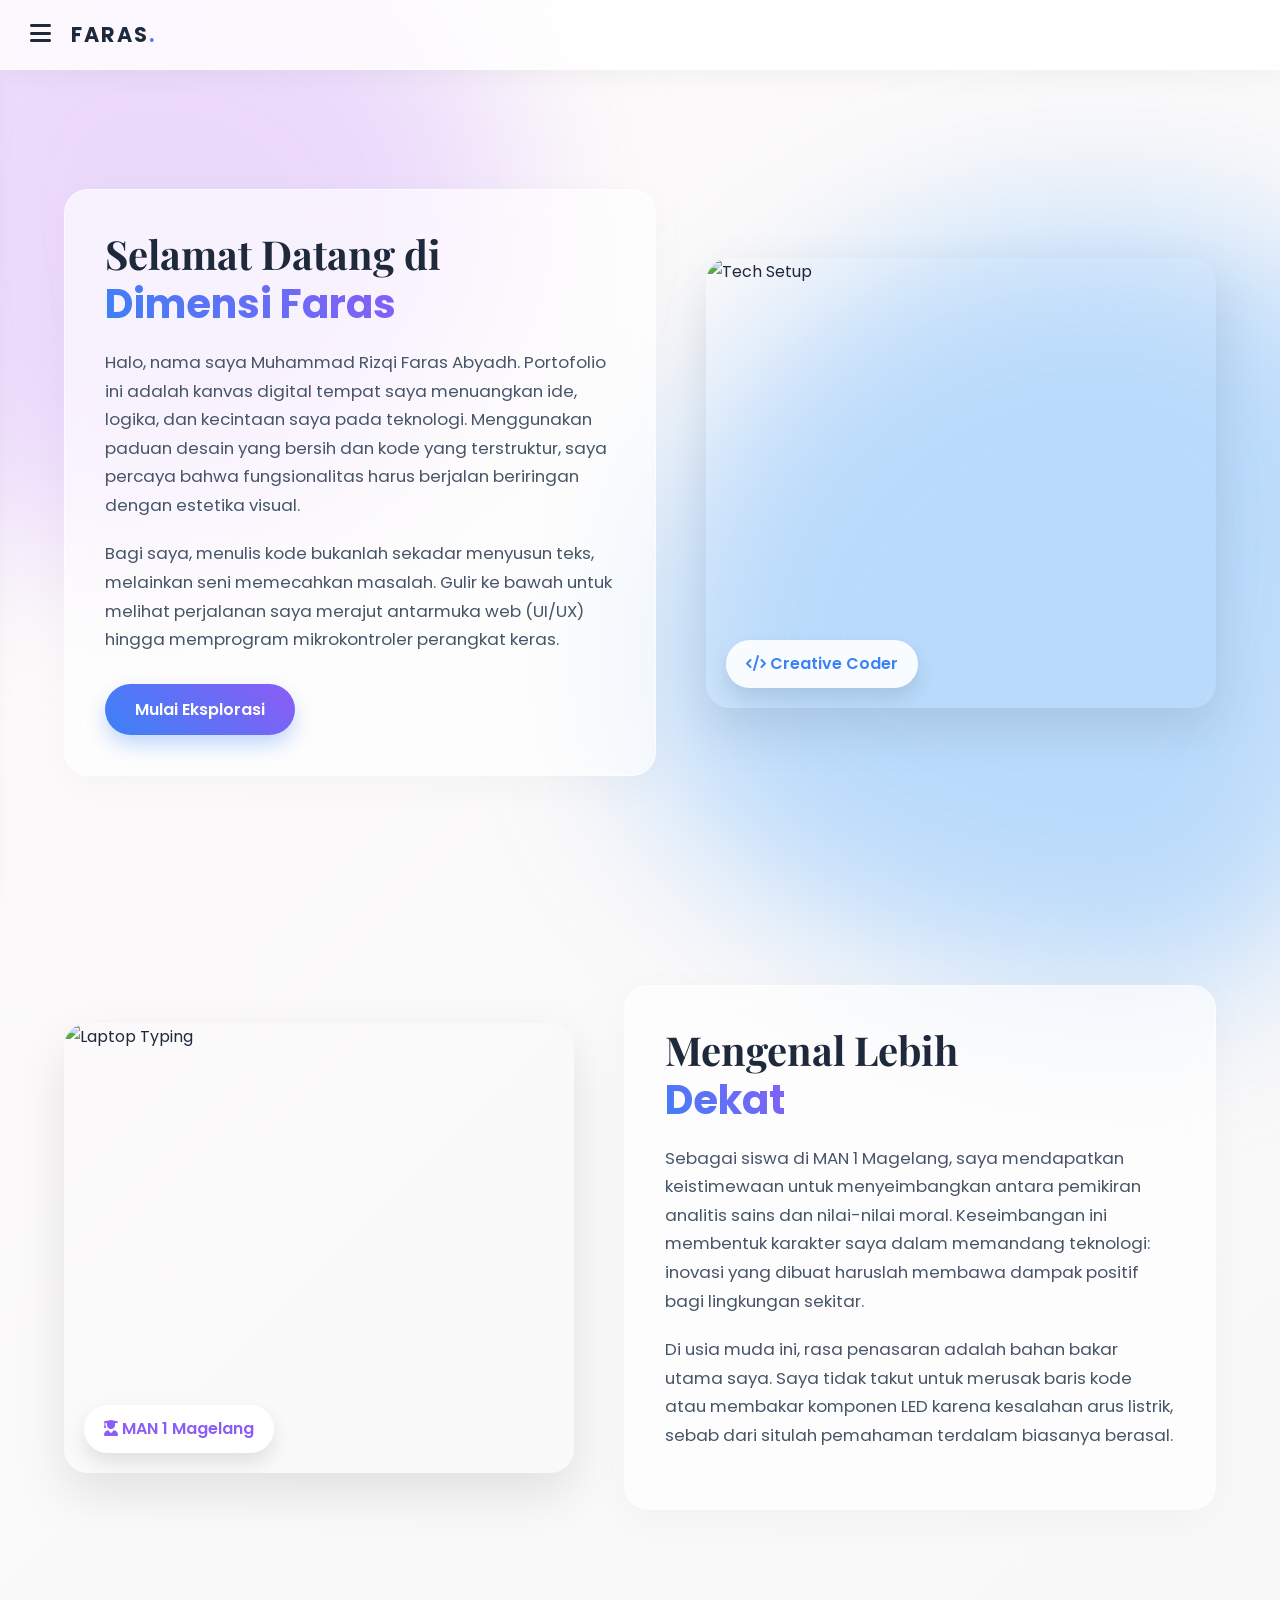
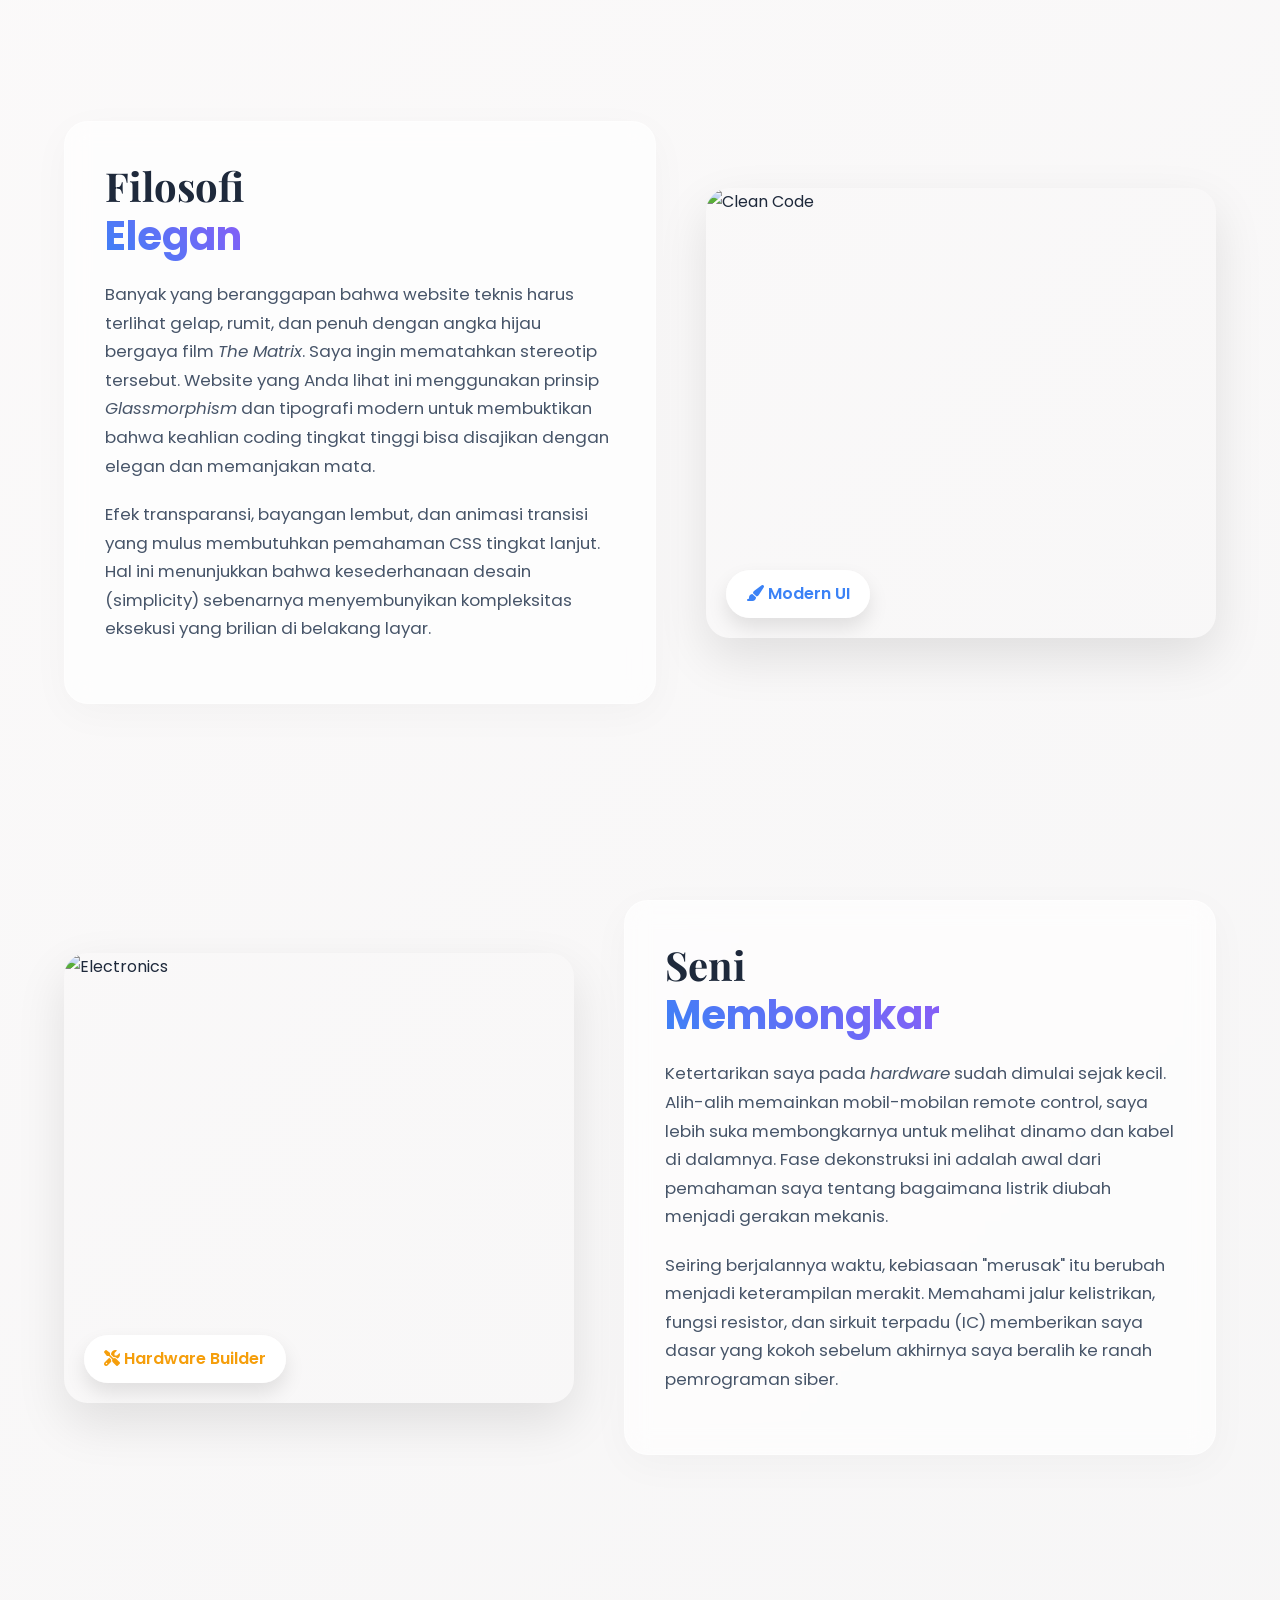
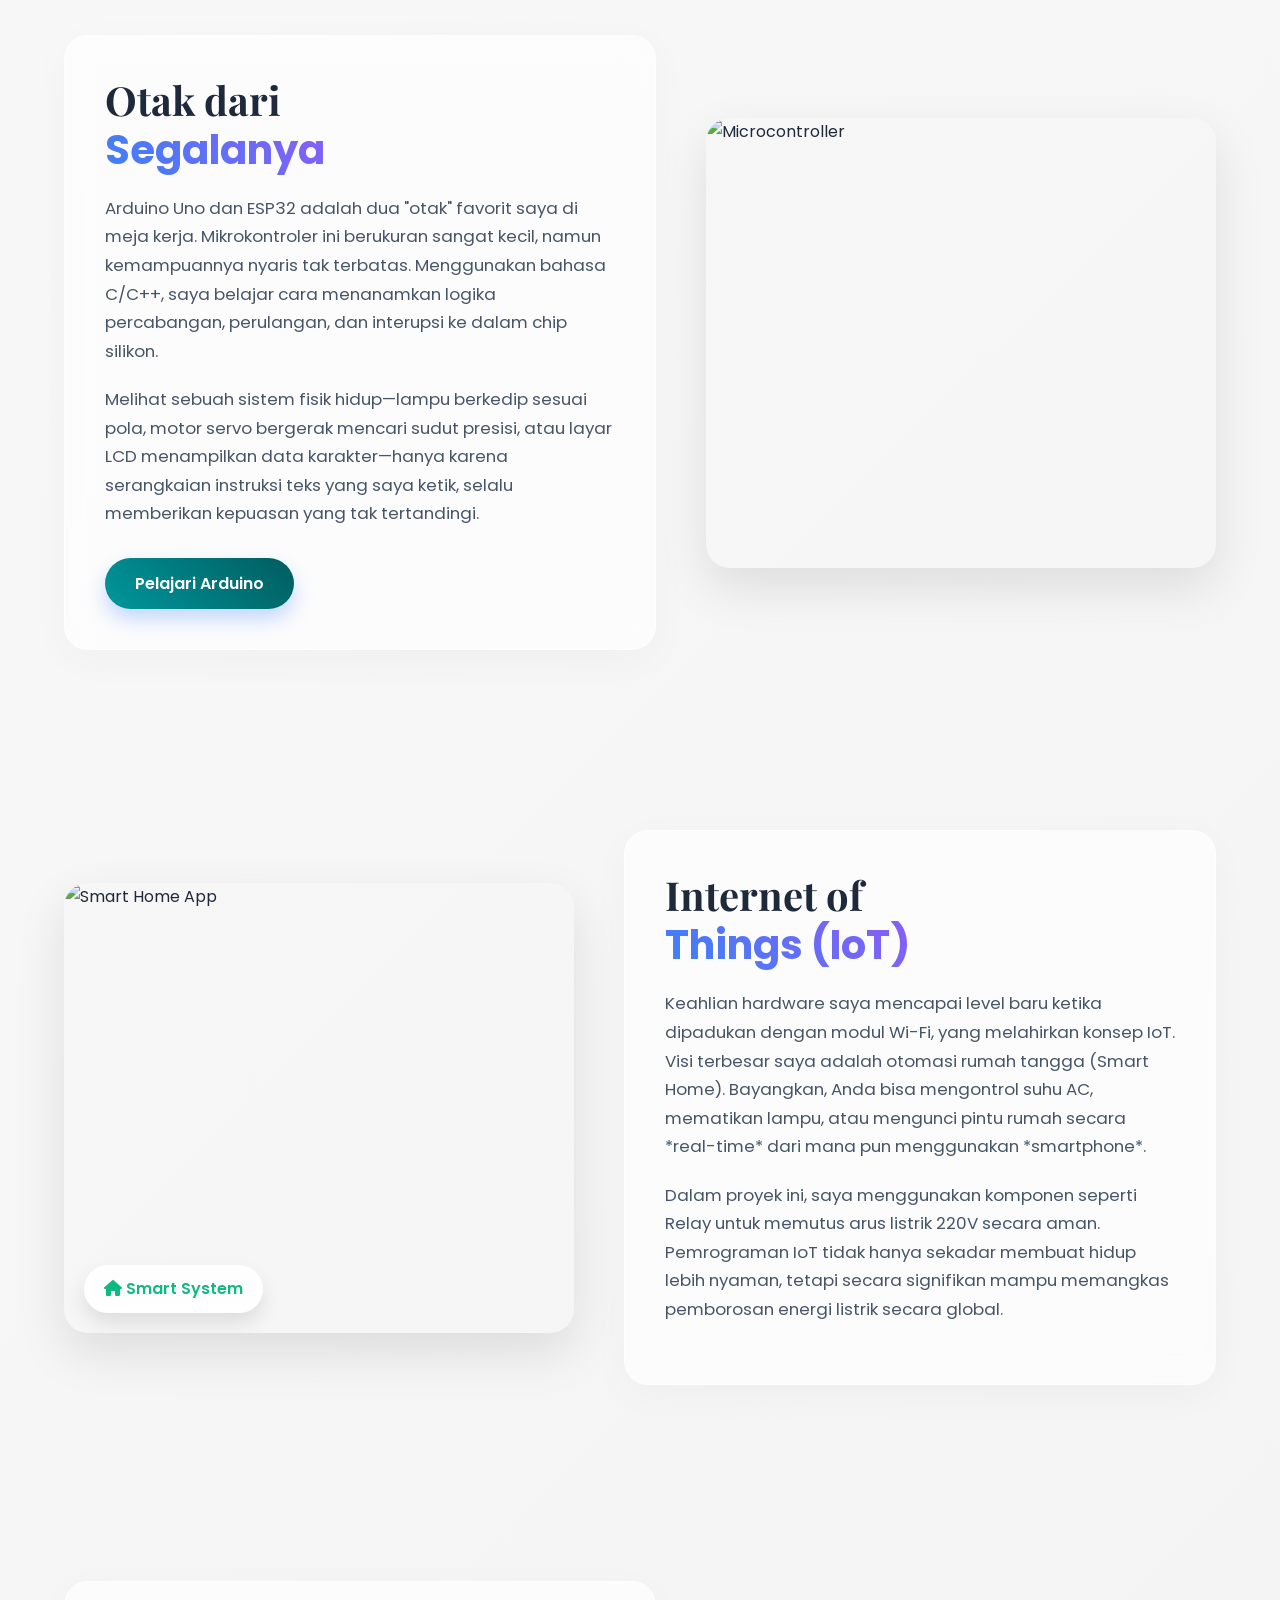
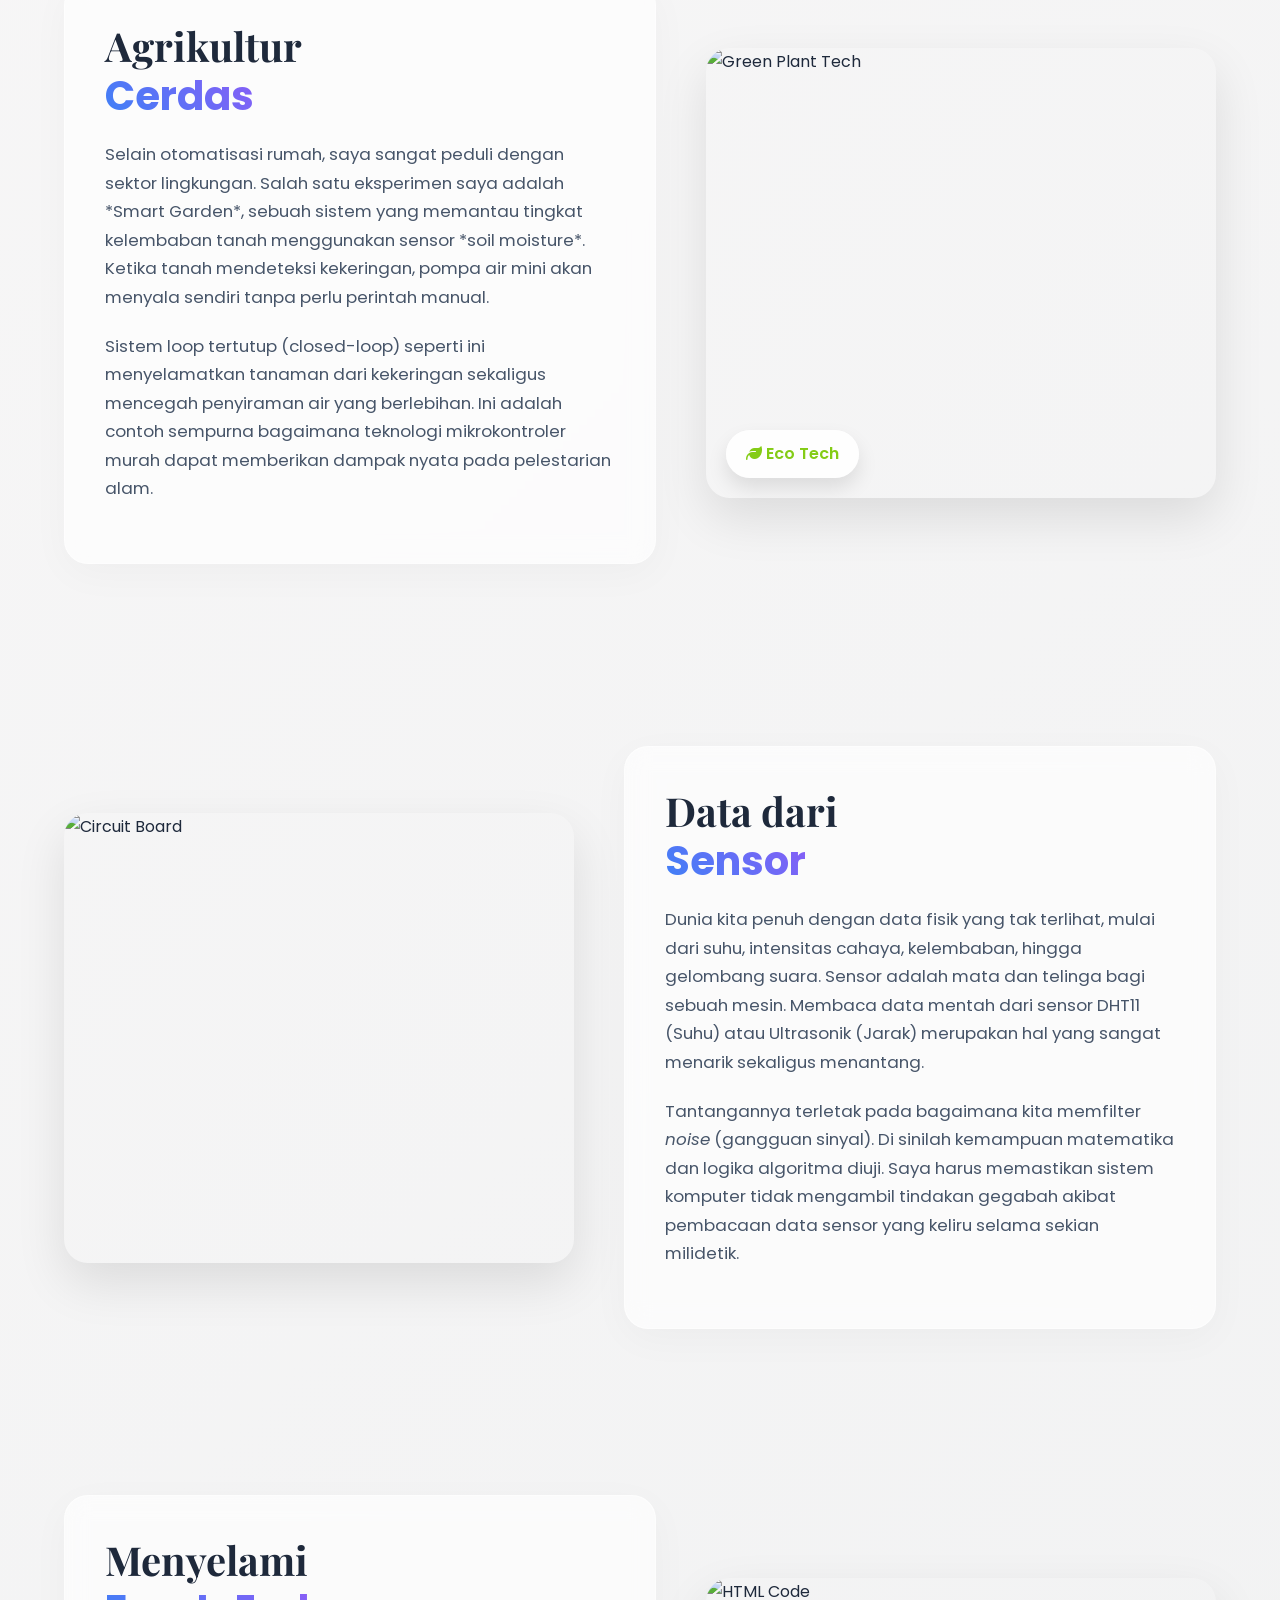
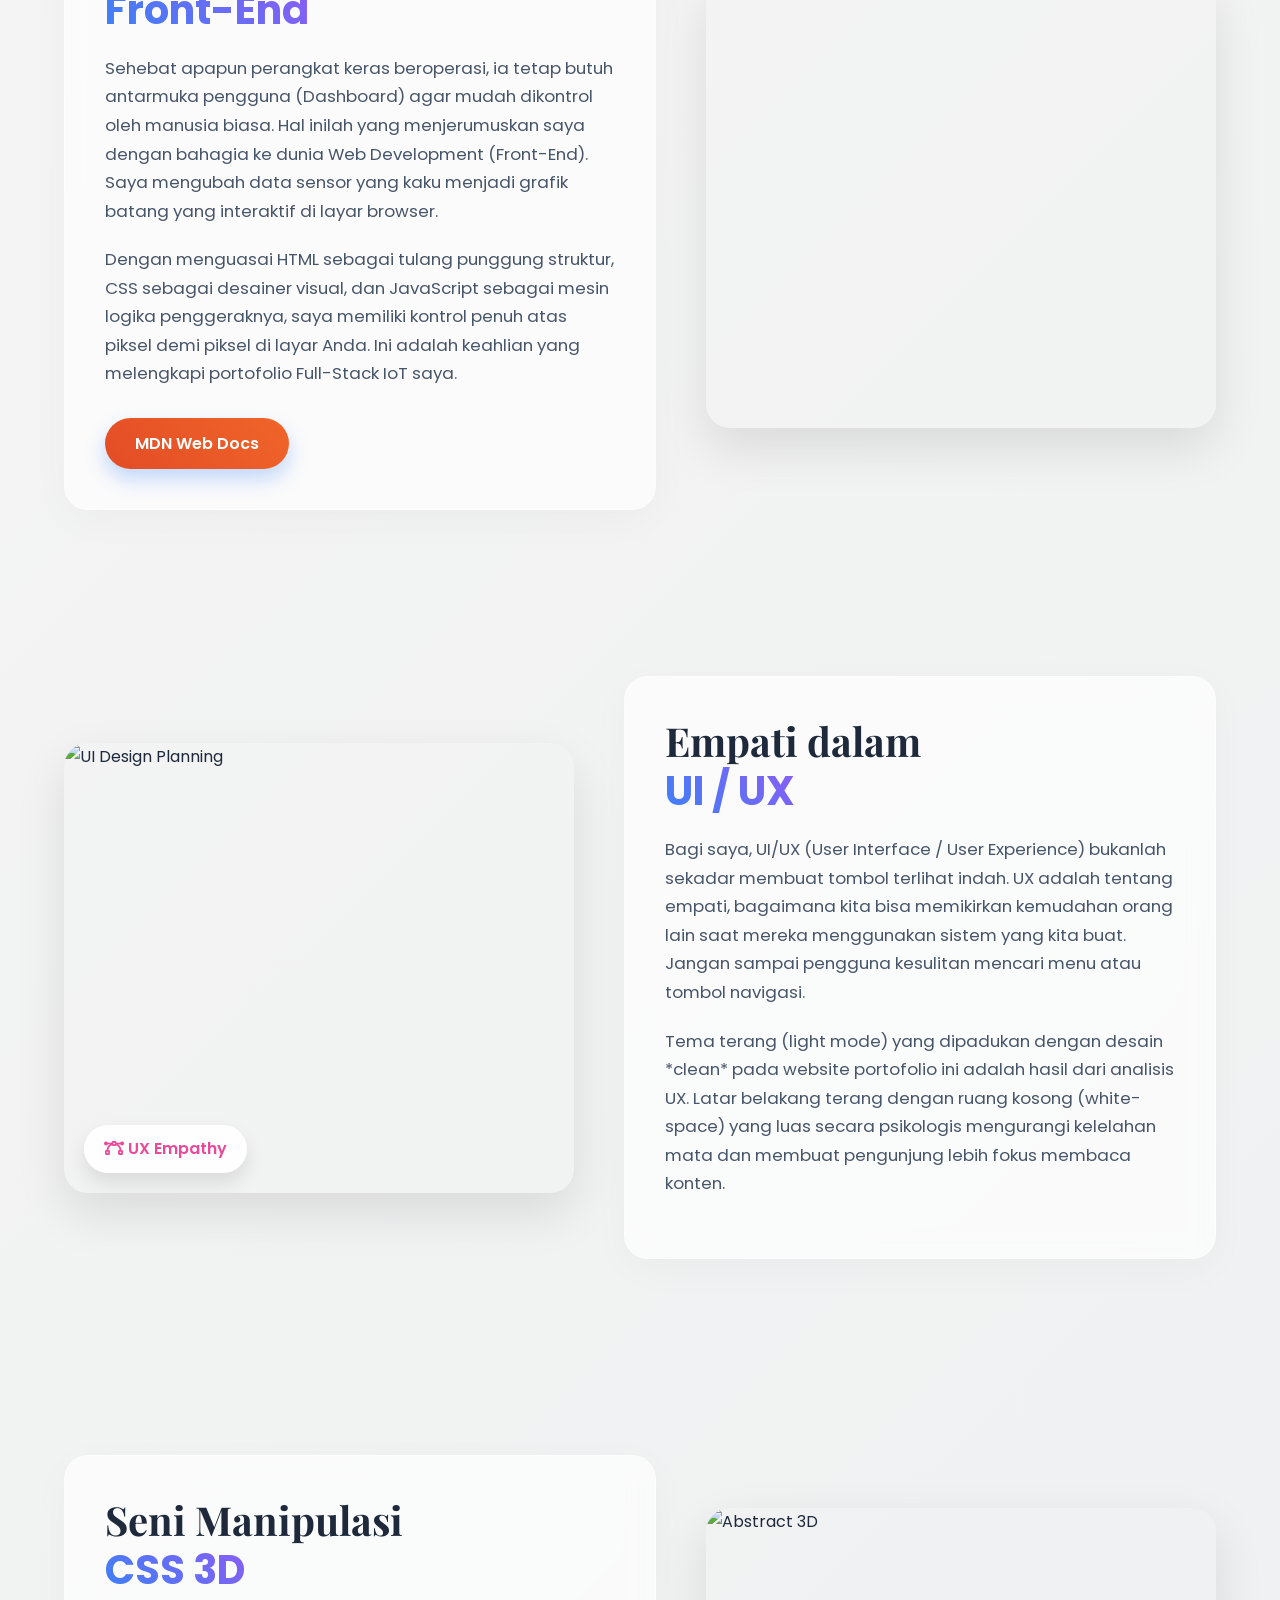
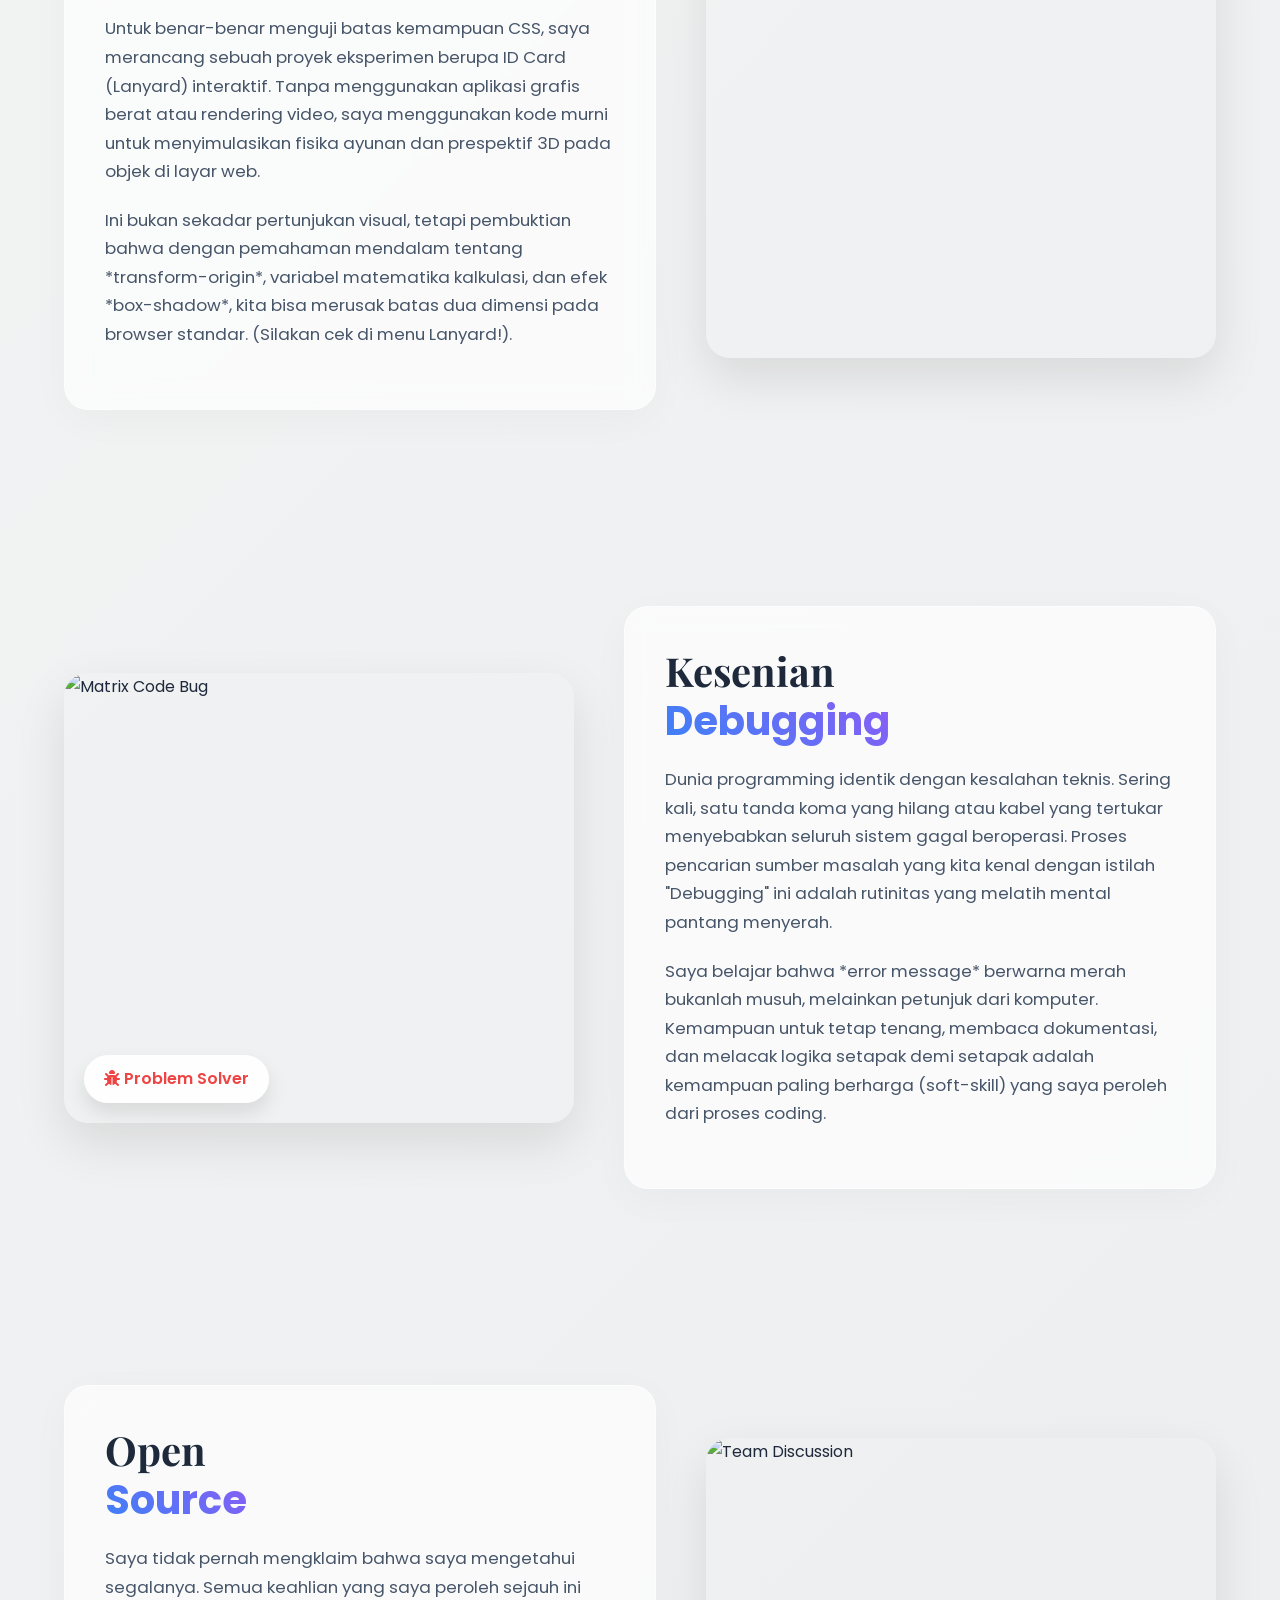
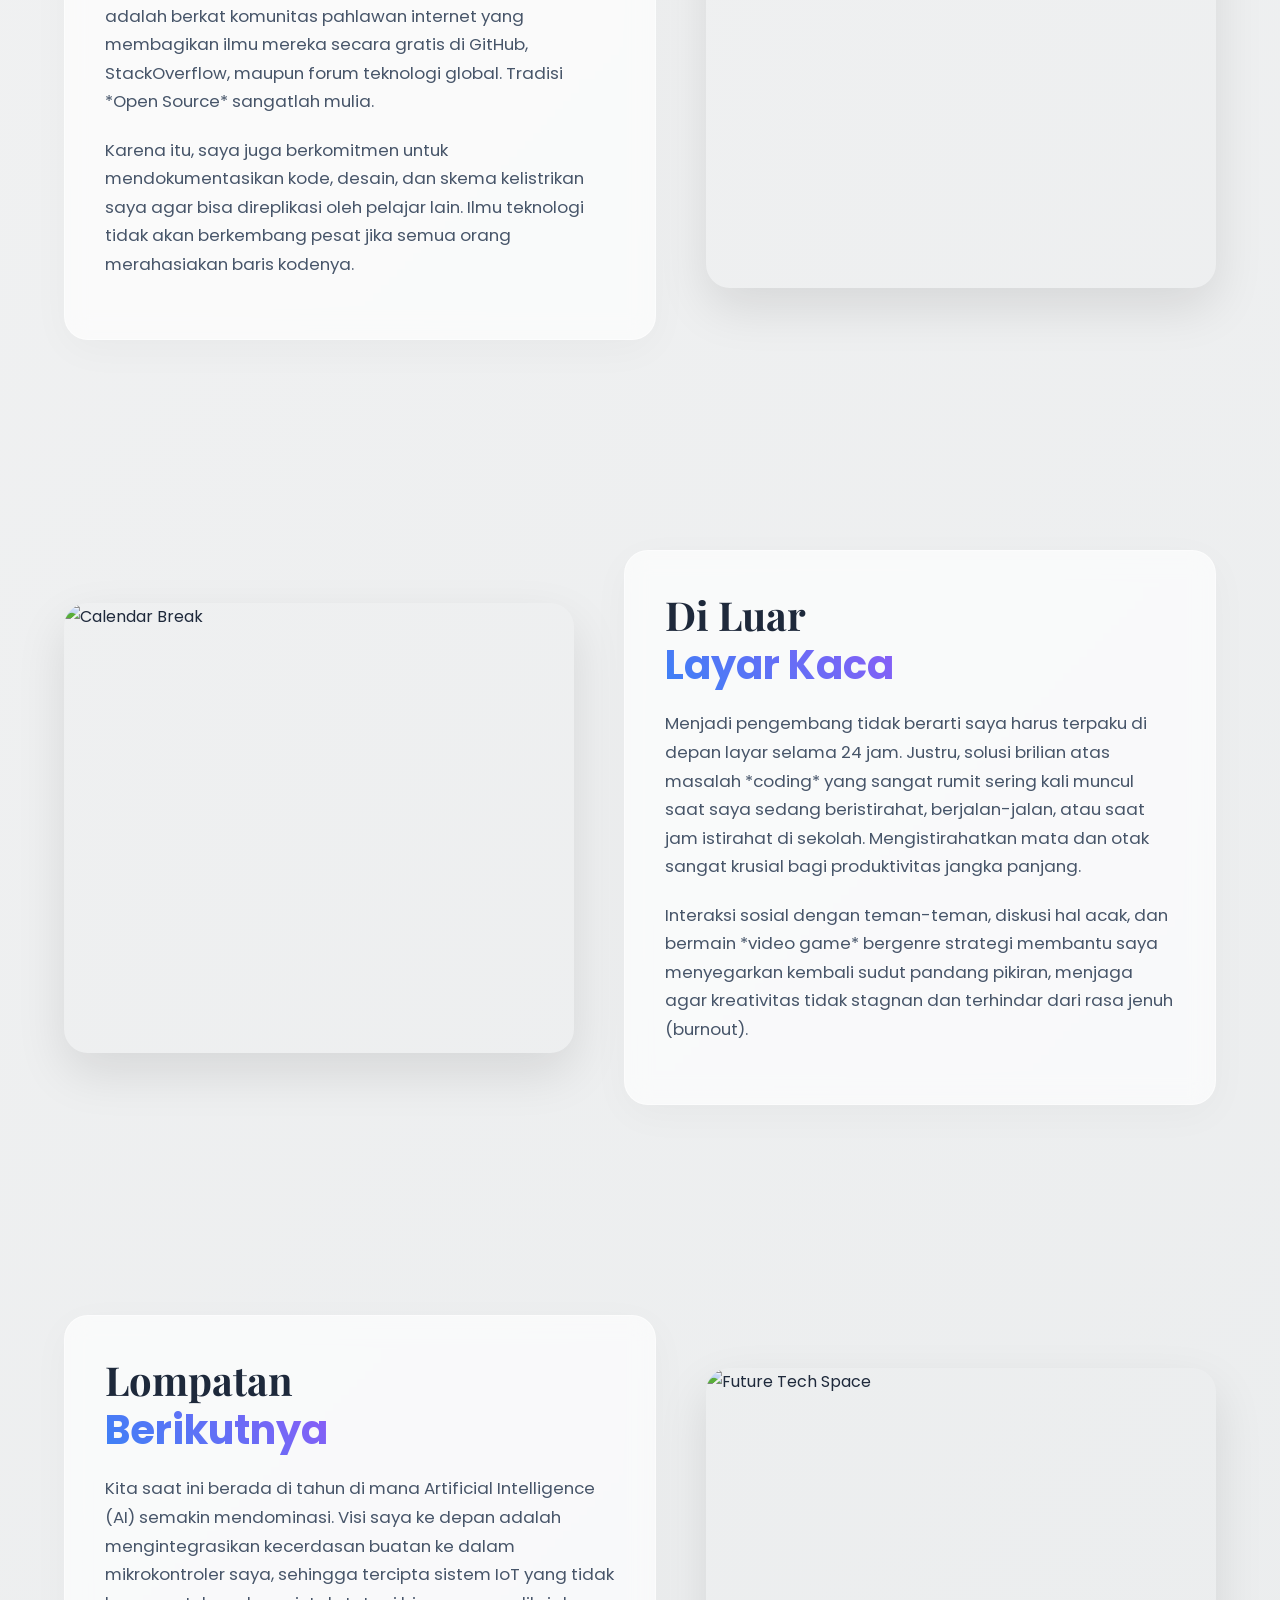
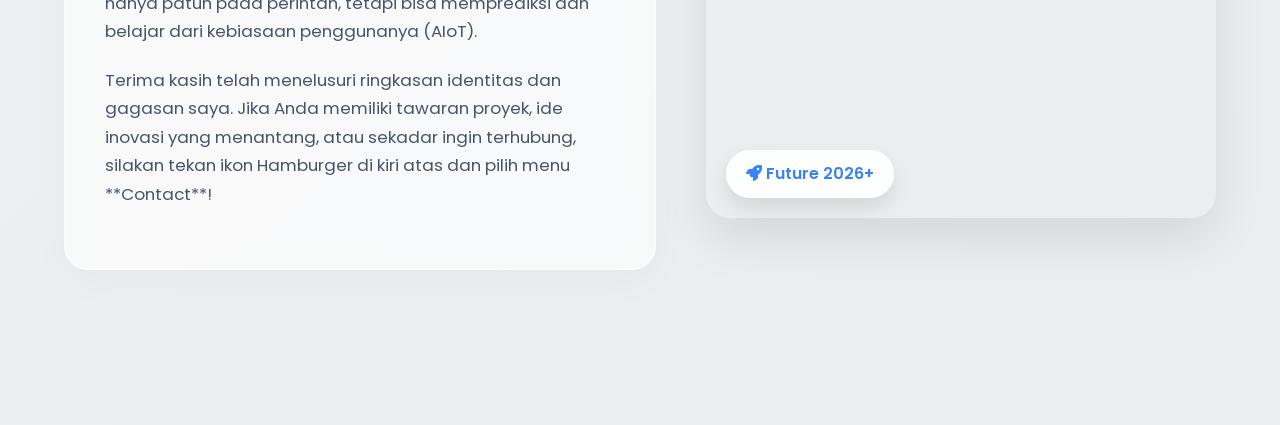
==== commit fc1a3b4d: "sedikit perubahan" ====
--- a/index.html
+++ b/index.html
@@ -3,586 +3,679 @@
   <head>
     <meta charset="UTF-8" />
     <meta name="viewport" content="width=device-width, initial-scale=1.0" />
-    <title>Home | FARAS CANGGIH</title>
+    <title>Home | Faras Portfolio</title>
+    <!-- Fonts -->
     <link rel="preconnect" href="https://fonts.googleapis.com" />
     <link rel="preconnect" href="https://fonts.gstatic.com" crossorigin />
-    <link href="https://fonts.googleapis.com/css2?family=Orbitron:wght@500;800&family=Poppins:wght@300;400;600&display=swap" rel="stylesheet" />
+    <link href="https://fonts.googleapis.com/css2?family=Poppins:wght@300;400;600;700&family=Playfair+Display:ital,wght@0,600;1,600&display=swap" rel="stylesheet" />
+    <!-- FontAwesome -->
     <link rel="stylesheet" href="https://cdnjs.cloudflare.com/ajax/libs/font-awesome/6.4.0/css/all.min.css" />
-    <link rel="stylesheet" href="apapun.css" />
 
     <style>
-      /* --- BASE STYLE --- */
-      body {
+      /* --- VARIABEL WARNA ELEGAN --- */
+      :root {
+        --bg-gradient-1: #e0c3fc;
+        --bg-gradient-2: #8ec5fc;
+        --text-dark: #1e293b;
+        --text-light: #475569;
+        --primary: #3b82f6;
+        --accent: #8b5cf6;
+        --glass-bg: rgba(255, 255, 255, 0.65);
+        --glass-border: rgba(255, 255, 255, 0.5);
+      }
+
+      /* --- RESET & ANIMASI DASAR --- */
+      * {
         margin: 0;
         padding: 0;
-        background-color: #050508;
-        color: #ffffff;
+        box-sizing: border-box;
         font-family: 'Poppins', sans-serif;
+      }
+
+      body {
+        background: linear-gradient(135deg, #fdfbfb 0%, #ebedee 100%);
+        color: var(--text-dark);
         overflow-x: hidden;
-      }
-
-      header {
+        line-height: 1.7;
+      }
+
+      /* Animated Background Blobs (Mewah & Menunjukkan Skill CSS) */
+      .blob {
         position: fixed;
-        top: 0;
-        width: 100%;
-        background: rgba(5, 5, 8, 0.85);
-        backdrop-filter: blur(15px);
-        z-index: 1000;
-        border-bottom: 1px solid rgba(255, 255, 255, 0.05);
-      }
-
-      /* --- EFEK VISUAL BACKGROUND --- */
-      .bg-orb-1 {
-        position: fixed;
+        filter: blur(80px);
+        z-index: -1;
+        opacity: 0.6;
+        animation: floatBlob 20s infinite alternate ease-in-out;
+      }
+      .blob-1 {
         top: -10%;
         left: -10%;
         width: 50vw;
         height: 50vw;
-        background: radial-gradient(circle, rgba(0, 240, 255, 0.12) 0%, rgba(0, 0, 0, 0) 70%);
-        z-index: -1;
-        pointer-events: none;
-      }
-
-      .bg-orb-2 {
-        position: fixed;
-        bottom: -20%;
+        background: var(--bg-gradient-1);
+        border-radius: 40% 60% 70% 30% / 40% 50% 60% 50%;
+      }
+      .blob-2 {
+        bottom: -10%;
         right: -10%;
         width: 60vw;
         height: 60vw;
-        background: radial-gradient(circle, rgba(112, 0, 255, 0.12) 0%, rgba(0, 0, 0, 0) 70%);
-        z-index: -1;
-        pointer-events: none;
-      }
-
-      .side-decoration {
+        background: var(--bg-gradient-2);
+        border-radius: 60% 40% 30% 70% / 60% 30% 70% 40%;
+        animation-delay: -5s;
+      }
+
+      @keyframes floatBlob {
+        0% {
+          transform: translate(0, 0) rotate(0deg);
+        }
+        100% {
+          transform: translate(100px, 50px) rotate(180deg);
+        }
+      }
+
+      /* --- HEADER & HAMBURGER MENU --- */
+      header {
         position: fixed;
-        left: 20px;
-        top: 50%;
-        transform: translateY(-50%) rotate(-90deg);
-        color: rgba(255, 255, 255, 0.03);
-        font-family: 'Orbitron';
-        font-size: 4rem;
-        font-weight: 800;
-        letter-spacing: 15px;
-        z-index: -2;
-        pointer-events: none;
-        white-space: nowrap;
-      }
-
-      @media (max-width: 768px) {
-        .side-decoration {
-          display: none;
-        }
-      }
-
-      /* --- SECTION STYLE --- */
-      section {
-        min-height: 100vh;
-        padding: 120px 20px;
+        top: 0;
+        left: 0;
+        width: 100%;
+        height: 70px;
+        background: rgba(255, 255, 255, 0.8);
+        backdrop-filter: blur(15px);
+        -webkit-backdrop-filter: blur(15px);
+        border-bottom: 1px solid var(--glass-border);
+        z-index: 1000;
+        display: flex;
+        align-items: center;
+        justify-content: space-between;
+        padding: 0 30px;
+        box-shadow: 0 4px 30px rgba(0, 0, 0, 0.05);
+      }
+
+      .menu-left {
+        display: flex;
+        align-items: center;
+        gap: 20px;
+      }
+
+      .menu-btn {
+        font-size: 1.5rem;
+        color: var(--text-dark);
+        cursor: pointer;
+        transition: 0.3s;
+      }
+      .menu-btn:hover {
+        color: var(--primary);
+        transform: scale(1.1);
+      }
+
+      .logo {
+        font-size: 1.3rem;
+        font-weight: 700;
+        letter-spacing: 2px;
+      }
+      .logo span {
+        color: var(--accent);
+      }
+
+      /* --- DRAWER (LACI MENU) --- */
+      .side-menu {
+        position: fixed;
+        top: 0;
+        left: -300px;
+        width: 280px;
+        height: 100vh;
+        background: rgba(255, 255, 255, 0.95);
+        backdrop-filter: blur(20px);
+        box-shadow: 5px 0 30px rgba(0, 0, 0, 0.1);
+        z-index: 999;
         display: flex;
         flex-direction: column;
-        justify-content: center;
+        padding: 100px 30px 30px;
+        transition: 0.5s cubic-bezier(0.25, 1, 0.5, 1);
+      }
+      .side-menu.active {
+        left: 0;
+      }
+      .side-menu a {
+        text-decoration: none;
+        color: var(--text-dark);
+        font-size: 1.2rem;
+        font-weight: 600;
+        padding: 15px 0;
+        border-bottom: 1px solid rgba(0, 0, 0, 0.05);
+        transition: 0.3s;
+        display: flex;
         align-items: center;
-        text-align: center;
-        box-sizing: border-box;
+        gap: 15px;
+      }
+      .side-menu a:hover {
+        color: var(--primary);
+        transform: translateX(10px);
+      }
+
+      .overlay {
+        position: fixed;
+        top: 0;
+        left: 0;
+        width: 100%;
+        height: 100vh;
+        background: rgba(0, 0, 0, 0.4);
+        opacity: 0;
+        visibility: hidden;
+        z-index: 998;
+        transition: 0.3s;
+      }
+      .overlay.active {
+        opacity: 1;
+        visibility: visible;
+      }
+
+      /* --- LAYOUT UTAMA & SCROLL REVEAL --- */
+      main {
+        padding: 100px 5% 50px 5%;
+        max-width: 1300px;
+        margin: 0 auto;
+      }
+
+      .slide {
+        display: flex;
+        align-items: center;
+        justify-content: space-between;
+        gap: 50px;
+        min-height: 85vh;
+        padding: 40px 0;
+      }
+
+      /* Baris genap, teks di kanan gambar di kiri */
+      .slide:nth-child(even) {
+        flex-direction: row-reverse;
+      }
+
+      /* Efek Kemunculan Elegan */
+      .reveal {
+        opacity: 0;
+        transform: translateY(60px);
+        transition: 1s cubic-bezier(0.2, 0.8, 0.2, 1);
+      }
+      .reveal.active {
+        opacity: 1;
+        transform: translateY(0);
+      }
+
+      /* --- KONTEN TEKS --- */
+      .content-box {
+        flex: 1;
+        background: var(--glass-bg);
+        backdrop-filter: blur(12px);
+        -webkit-backdrop-filter: blur(12px);
+        border: 1px solid var(--glass-border);
+        border-radius: 24px;
+        padding: 40px;
+        box-shadow: 0 10px 40px rgba(0, 0, 0, 0.03);
         position: relative;
-        border-bottom: 1px dashed rgba(255, 255, 255, 0.05);
-      }
-
-      .content-box {
-        max-width: 900px; /* Lebar optimal untuk membaca teks panjang */
-        margin: 0 auto;
-        z-index: 2;
-      }
-
-      /* Format paragraf agar rapi */
-      .content-box p {
-        font-size: 1.05rem;
-        line-height: 1.8;
+        overflow: hidden;
+      }
+      .content-box::before {
+        content: '';
+        position: absolute;
+        top: 0;
+        left: -100%;
+        width: 50%;
+        height: 100%;
+        background: linear-gradient(90deg, transparent, rgba(255, 255, 255, 0.8), transparent);
+        transform: skewX(-20deg);
+        transition: 0.7s;
+      }
+      .content-box:hover::before {
+        left: 150%;
+      }
+
+      h2 {
+        font-family: 'Playfair Display', serif;
+        font-size: 2.5rem;
+        color: var(--text-dark);
         margin-bottom: 20px;
-        color: #d1d1d1;
-      }
-
-      /* --- SCROLL REVEAL ENGINE --- */
-      .scroll-reveal {
-        opacity: 0;
-        transform: translateY(80px) scale(0.95);
-        transition: all 0.9s cubic-bezier(0.25, 1, 0.5, 1);
-      }
-      .scroll-reveal.active {
-        opacity: 1;
-        transform: translateY(0) scale(1);
-      }
-
-      /* --- TEKS & NEON --- */
+        line-height: 1.2;
+      }
       .gradient-text {
-        background: linear-gradient(90deg, #00f0ff, #00dfa2, #7000ff);
+        background: linear-gradient(45deg, var(--primary), var(--accent));
         -webkit-background-clip: text;
         -webkit-text-fill-color: transparent;
-        text-shadow: 0 0 30px rgba(0, 240, 255, 0.3);
-      }
-
-      /* --- ANIMASI KEYFRAMES --- */
-      .jumping-animation {
-        display: inline-block;
-        animation: jumpEffect 1.5s infinite ease-in-out;
-      }
-      @keyframes jumpEffect {
-        0%,
-        100% {
-          transform: translateY(0);
-        }
-        50% {
-          transform: translateY(-20px);
-        }
-      }
-
-      .floating-animation {
-        animation: floatEffect 4s infinite ease-in-out;
-      }
+      }
+      p {
+        font-size: 1.05rem;
+        color: var(--text-light);
+        margin-bottom: 20px;
+      }
+
+      /* --- GAMBAR VISUAL (Kanan/Kiri) --- */
+      .image-box {
+        flex: 1;
+        height: 450px;
+        border-radius: 24px;
+        overflow: hidden;
+        box-shadow: 0 20px 50px rgba(0, 0, 0, 0.1);
+        position: relative;
+      }
+      .image-box img {
+        width: 100%;
+        height: 100%;
+        object-fit: cover;
+        transition: transform 0.7s ease;
+      }
+      .image-box:hover img {
+        transform: scale(1.1);
+      }
+
+      /* Elemen Dekoratif di dalam gambar */
+      .floating-badge {
+        position: absolute;
+        bottom: 20px;
+        left: 20px;
+        background: rgba(255, 255, 255, 0.9);
+        padding: 10px 20px;
+        border-radius: 50px;
+        font-weight: 600;
+        color: var(--primary);
+        box-shadow: 0 10px 20px rgba(0, 0, 0, 0.1);
+        backdrop-filter: blur(5px);
+        animation: floatEffect 3s infinite ease-in-out;
+      }
+
       @keyframes floatEffect {
         0%,
         100% {
           transform: translateY(0);
         }
         50% {
-          transform: translateY(-15px);
-        }
-      }
-
-      .spinning-animation {
-        animation: spinEffect 10s infinite linear;
-      }
-      @keyframes spinEffect {
-        from {
-          transform: rotate(0deg);
-        }
-        to {
-          transform: rotate(360deg);
-        }
-      }
-
-      .pulse-animation {
-        animation: pulseEffect 2s infinite ease-in-out;
-      }
-      @keyframes pulseEffect {
-        0%,
-        100% {
-          transform: scale(1);
-        }
-        50% {
-          transform: scale(1.1);
-        }
-      }
-
-      /* --- KARTU YANG BISA DIKLIK (INTERAKTIF) --- */
-      .grid-container {
-        display: flex;
-        gap: 25px;
-        justify-content: center;
-        flex-wrap: wrap;
-        margin-top: 20px;
-      }
-
-      a.clickable-card {
+          transform: translateY(-10px);
+        }
+      }
+
+      /* Tombol Elegan */
+      .btn-elegant {
+        display: inline-block;
+        padding: 12px 30px;
+        background: linear-gradient(45deg, var(--primary), var(--accent));
+        color: #fff;
         text-decoration: none;
-        color: inherit;
-        display: block;
-      }
-
-      .card-box {
-        background: rgba(255, 255, 255, 0.03);
-        border: 1px solid rgba(255, 255, 255, 0.08);
-        backdrop-filter: blur(10px);
-        padding: 35px 25px;
-        border-radius: 20px;
-        width: 320px; /* Diperlebar sedikit agar teks muat */
-        box-sizing: border-box;
-        transition: all 0.4s cubic-bezier(0.175, 0.885, 0.32, 1.275);
-        position: relative;
-        overflow: hidden;
-      }
-
-      .card-box::before {
-        content: '';
-        position: absolute;
-        top: -50%;
-        left: -50%;
-        width: 200%;
-        height: 200%;
-        background: linear-gradient(45deg, transparent, rgba(255, 255, 255, 0.08), transparent);
-        transform: rotate(45deg) translateY(100%);
-        transition: all 0.6s ease;
-      }
-
-      .card-box:hover::before {
-        transform: rotate(45deg) translateY(-100%);
-      }
-
-      .card-box:hover {
-        transform: translateY(-10px) scale(1.02);
-        background: rgba(255, 255, 255, 0.06);
-        border-color: #00dfa2;
-        box-shadow: 0 15px 35px rgba(0, 223, 162, 0.15);
-      }
-
-      .card-box p {
-        font-size: 0.95rem;
-        margin-bottom: 15px;
-        line-height: 1.6;
-      }
-
-      .skill-tag {
-        background: rgba(255, 255, 255, 0.05);
-        border: 1px solid rgba(255, 255, 255, 0.1);
-        padding: 12px 25px;
-        border-radius: 30px;
-        transition: all 0.3s;
-        display: inline-flex;
-        align-items: center;
-        gap: 10px;
-        cursor: pointer;
-        text-decoration: none;
-        color: white;
-      }
-
-      .skill-tag:hover {
-        background: #7000ff;
-        color: #ffffff;
-        box-shadow: 0 0 20px rgba(112, 0, 255, 0.5);
-        transform: scale(1.1) translateY(-5px);
+        border-radius: 50px;
+        font-weight: 600;
+        box-shadow: 0 10px 20px rgba(59, 130, 246, 0.3);
+        transition: 0.3s;
+        margin-top: 10px;
+      }
+      .btn-elegant:hover {
+        transform: translateY(-3px);
+        box-shadow: 0 15px 25px rgba(59, 130, 246, 0.4);
+      }
+
+      /* --- RESPONSIVE SMARTPHONE --- */
+      @media (max-width: 992px) {
+        .slide,
+        .slide:nth-child(even) {
+          flex-direction: column;
+          text-align: center;
+          gap: 30px;
+          padding: 60px 0;
+        }
+        .image-box {
+          width: 100%;
+          height: 300px;
+          order: -1; /* Memaksa gambar selalu di atas teks pada HP */
+        }
+        h2 {
+          font-size: 2rem;
+        }
+        .floating-badge {
+          bottom: 10px;
+          left: 10px;
+          font-size: 0.85rem;
+        }
       }
     </style>
   </head>
   <body>
-    <div class="bg-orb-1"></div>
-    <div class="bg-orb-2"></div>
-    <div class="side-decoration">FARAS CANGGIH 2026</div>
-
+    <!-- Latar Belakang Animasi CSS -->
+    <div class="blob blob-1"></div>
+    <div class="blob blob-2"></div>
+
+    <!-- Header & Menu Hamburger -->
     <header>
-      <div class="nav-container">
-        <div class="logo" style="font-family: 'Orbitron'; font-weight: 800">FARAS<span>.</span></div>
-        <nav>
-          <ul>
-            <li><a href="index.html" class="nav-link active">Home</a></li>
-            <li><a href="about.html" class="nav-link">About</a></li>
-            <li><a href="contact.html" class="nav-link">Contact</a></li>
-            <li><a href="others.html" class="nav-link">Others</a></li>
-          </ul>
-        </nav>
+      <div class="menu-left">
+        <div class="menu-btn" id="menuToggle"><i class="fas fa-bars"></i></div>
+        <div class="logo">FARAS<span class="gradient-text">.</span></div>
       </div>
     </header>
 
+    <!-- Navigasi Laci (Drawer) -->
+    <nav class="side-menu" id="sideMenu">
+      <a href="lanyard.html"><i class="fas fa-id-badge"></i> Lanyard</a>
+      <a href="about.html"><i class="fas fa-user-astronaut"></i> About</a>
+      <a href="contact.html"><i class="fas fa-paper-plane"></i> Contact</a>
+      <a href="others.html"><i class="fas fa-layer-group"></i> Others</a>
+    </nav>
+    <div class="overlay" id="overlay"></div>
+
+    <!-- Konten 15 Slide -->
     <main>
-      <section class="scroll-reveal">
-        <div class="content-box">
-          <div class="floating-animation" style="font-size: 5rem; color: #00f0ff; margin-bottom: 20px">
-            <i class="fas fa-space-shuttle"></i>
-          </div>
-          <h1 style="font-family: 'Orbitron'; font-size: 3.5rem; margin: 0 0 10px 0">WELCOME TO <br /><span class="gradient-text">FARAS CANGGIH</span></h1>
-          <p class="highlight" style="font-size: 1.4rem; color: #00dfa2; font-weight: 600; text-align: center">Creativity Meets Technology</p>
-          <p>
-            Selamat datang di ruang dimensi digital saya. Situs ini bukan sekadar halaman statis, melainkan manifestasi dari imajinasi, eksperimen logika, dan hasrat saya terhadap dunia teknologi. Di sini, Anda akan melihat bagaimana baris
-            kode komputer dapat diubah menjadi sebuah mahakarya visual dan sistem cerdas yang nyata.
-          </p>
-          <p>
-            Silakan gulir ke bawah untuk menjelajahi profil, proyek, dan pemikiran saya. Anda akan menemukan perpaduan antara seni desain antarmuka (UI/UX) dan kerasnya logika perangkat keras (hardware). Ini adalah awal dari perjalanan
-            panjang saya dalam mengeksplorasi teknologi masa depan.
-          </p>
-        </div>
-      </section>
-
-      <section class="scroll-reveal">
-        <div class="content-box">
-          <div class="jumping-animation" style="font-size: 4rem; color: #ff007f"><i class="fas fa-user-astronaut"></i></div>
-          <h2>SANG <span class="gradient-text">KREATOR</span></h2>
-          <p>
-            Nama lengkap saya adalah <strong>Muhammad Rizqi Faras Abyadh</strong>, namun teman-teman biasa memanggil saya Faras. Saya adalah seorang pelajar yang mendedikasikan sebagian besar waktu luang saya di depan layar komputer dan
-            papan rangkaian mikrokontroler. Bagi saya, memprogram bukan hanya tentang menulis teks, tetapi tentang menyelesaikan masalah secara elegan.
-          </p>
-          <p>
-            Di usia yang masih muda ini, saya percaya bahwa batasan terbesar dalam berinovasi hanyalah ketakutan untuk memulai. Oleh karena itu, saya selalu mencoba menantang diri sendiri untuk mempelajari bahasa pemrograman baru, merakit
-            sensor elektronik yang belum pernah saya sentuh sebelumnya, dan merancang antarmuka web yang memanjakan mata.
-          </p>
-        </div>
-      </section>
-
-      <section class="scroll-reveal">
-        <div class="content-box">
-          <div class="jumping-animation" style="font-size: 4rem; color: #ffaa00"><i class="fas fa-cat"></i></div>
-          <h2>AWAL <span class="gradient-text">MULA</span></h2>
-          <p>
-            Ketertarikan saya pada dunia mesin dan teknologi sama sekali tidak datang secara tiba-tiba. Semuanya berawal dari masa kecil saya yang dipenuhi dengan rasa penasaran yang luar biasa tinggi. Alih-alih memainkan mobil remote
-            control layaknya anak-anak lain, saya lebih memilih mengambil obeng dan membongkar sasisnya untuk melihat mesin dan kabel di dalamnya.
-          </p>
-          <p>
-            Fase "menghancurkan mainan" itu perlahan berubah menjadi fase membangun. Saya mulai memahami bagaimana baterai mengalirkan arus ke motor DC, bagaimana saklar memutus aliran, dan bagaimana sebuah sistem dasar bekerja. Rasa takjub
-            melihat lampu LED menyala dari rakitan tangan saya sendiri itulah yang menjadi bahan bakar motivasi saya hingga detik ini.
-          </p>
-        </div>
-      </section>
-
-      <section class="scroll-reveal">
-        <div class="content-box">
-          <div class="pulse-animation" style="font-size: 4rem; color: #00dfa2"><i class="fas fa-university"></i></div>
-          <h2>BASIS <span class="gradient-text">AKADEMIK</span></h2>
-          <p>
-            Pendidikan formal memainkan peran yang sangat krusial dalam membentuk pola pikir analitis saya. Saat ini, saya menempuh studi sebagai siswa aktif di <strong>MAN 1 Magelang</strong>. Berada di lingkungan madrasah memberikan saya
-            sudut pandang yang unik: saya diajarkan untuk menyeimbangkan antara ambisi kecerdasan intelektual dan kedisiplinan nilai moral religius.
-          </p>
-          <p>
-            Di sekolah, saya tidak hanya menghafal teori fisika atau matematika dari buku cetak. Saya terdorong untuk mengaplikasikan ilmu pasti tersebut ke dalam bentuk komputasi. MAN 1 Magelang adalah tempat yang luar biasa untuk
-            berkembang, di mana saya belajar bahwa sehebat apa pun teknologi yang kita buat, tujuan akhirnya haruslah membawa manfaat kebaikan bagi umat manusia.
-          </p>
-          <a href="https://man1magelang.sch.id/" target="_blank" class="skill-tag" style="margin-top: 15px"><i class="fas fa-external-link-alt"></i> Kunjungi MAN 1 Magelang</a>
-        </div>
-      </section>
-
-      <section class="scroll-reveal">
-        <div class="content-box">
-          <div class="spinning-animation" style="font-size: 4rem; color: #7000ff"><i class="fas fa-atom"></i></div>
-          <h2>FOKUS <span class="gradient-text">UTAMA IoT</span></h2>
-          <p>
-            Jika web development adalah kanvas visual saya, maka <strong>Internet of Things (IoT)</strong> adalah dunia tempat saya membawa keajaiban ke dunia nyata. Secara sederhana, IoT adalah konsep di mana benda-benda fisik di sekitar
-            kita terhubung ke jaringan internet, saling bertukar data, dan dapat beroperasi secara otonom tanpa campur tangan manusia yang konstan.
-          </p>
-          <p>
-            Visi saya sangat jelas: saya ingin merancang lingkungan pintar yang efisien. Membayangkan sebuah rumah yang menyalakan lampu saat hari mulai gelap, atau kebun yang menyiram dirinya sendiri sesuai kondisi kelembaban tanah.
-            Mempelajari IoT membuat saya merasa seperti seorang arsitek masa depan, di mana kode digital memiliki dampak langsung terhadap benda fisik di depan mata.
-          </p>
-          <a href="https://www.ibm.com/topics/internet-of-things" target="_blank" class="skill-tag" style="margin-top: 15px"><i class="fas fa-book"></i> Apa itu IoT? (Referensi IBM)</a>
-        </div>
-      </section>
-
-      <section class="scroll-reveal">
-        <div class="content-box">
-          <h2><span class="gradient-text">SMART HIDROPONIK</span> SYSTEM</h2>
-          <p>
-            Salah satu cabang IoT yang paling menarik perhatian saya adalah sistem hidroponik (Smart Hidroponik). Teknologi ini memungkinkan kita untuk mengontrol tanaman hidroponik kita hanya melalui sentuhan jari di layar smartphone dari
-            belahan dunia mana pun.
-          </p>
-          <p>
-            Eksperimen di bidang ini biasanya melibatkan penggunaan sensor tambahan, yang dikomandoi oleh mikrokontroler. Selain memberikan kenyamanan, implementasi Smart Hidroponik secara masif dapat membantu dalam menjaga kelestarian
-            tanaman. Klik kartu di bawah untuk melihat referensi global proyek serupa.
-          </p>
-          <a href="https://youtu.be/4d3F80AKahc?si=YvzTUf5eydloNFG6" target="_blank" class="clickable-card">
-            <div class="card-box" style="margin: 0 auto">
-              <i class="fas fa-home jumping-animation" style="font-size: 3rem; color: #00f0ff; margin-bottom: 15px"></i>
-              <h3>Otomasi Pemantauan Hidroponik</h3>
-              <p>Pelajari studi kasus bagaimana Arduino mengontrol hidroponik pintar melalui jaringan Wi-Fi lokal.</p>
-              <span style="color: #00f0ff; font-size: 0.85rem; border-bottom: 1px solid; font-weight: 600">Lihat Referensi Project Hub &rarr;</span>
-            </div>
-          </a>
-        </div>
-      </section>
-
-      <section class="scroll-reveal">
-        <div class="content-box">
-          <h2><span class="gradient-text">SENSOR</span> NETWORK</h2>
-          <p>
-            Sebuah sistem komputer dalam kondisi aslinya itu "buta" dan "tuli". Mereka membutuhkan komponen khusus agar bisa merasakan lingkungan fisiknya, dan itulah fungsi dari sensor. Dalam jaringan IoT, saya sering bermain dengan sensor
-            seperti DHT11 untuk mengukur suhu, sensor Ultrasonik untuk mengukur jarak, dan sensor PIR untuk mendeteksi pergerakan objek panas (manusia).
-          </p>
-          <p>
-            Tantangan paling seru adalah saat harus mengolah data mentah dari sensor-sensor tersebut. Terkadang data yang masuk tidak stabil atau berisik (noise), sehingga saya harus memprogram logika filter agar mesin dapat mengambil
-            keputusan (misal: menyalakan alarm) dengan akurat. Anda dapat membaca tutorial mendalam dari komunitas Random Nerd Tutorials melalui kartu di bawah ini.
-          </p>
-          <a href="https://randomnerdtutorials.com/" target="_blank" class="clickable-card">
-            <div class="card-box" style="margin: 0 auto">
-              <i class="fas fa-wave-square pulse-animation" style="font-size: 3rem; color: #ff007f; margin-bottom: 15px"></i>
-              <h3>Sistem Sensor</h3>
-              <p>Mempelajari dasar pengolahan data sensor lingkungan menggunakan bahasa C++ tingkat dasar hingga menengah.</p>
-              <span style="color: #ff007f; font-size: 0.85rem; border-bottom: 1px solid; font-weight: 600">Baca Random Nerd Tutorials &rarr;</span>
-            </div>
-          </a>
-        </div>
-      </section>
-
-      <section class="scroll-reveal">
-        <div class="content-box">
-          <h2>WEB <span class="gradient-text">DEVELOPMENT</span></h2>
-          <p>
-            Perangkat keras keras yang hebat membutuhkan antarmuka yang setara hebatnya. Karena alasan itulah saya terjun ke dunia Frontend Web Development. HTML menjadi fondasi kerangka web saya, CSS saya gunakan layaknya kuas cat untuk
-            memberikan warna, animasi, dan tata letak, sementara JavaScript menjadi otak yang mengatur interaksi dan logika pada antarmuka.
-          </p>
-          <p>
-            Membuat website responsif yang bisa dibuka secara sempurna di layar monitor besar maupun layar smartphone kecil adalah tantangan tersendiri. Memahami flexbox, grid, dan media queries sangatlah krusial di era modern ini. Anda
-            dapat mendalami teknologi web ini langsung dari sumber resminya milik Mozilla.
-          </p>
-          <div style="display: flex; gap: 15px; justify-content: center; flex-wrap: wrap">
-            <a href="https://developer.mozilla.org/en-US/docs/Web/HTML" target="_blank" class="skill-tag"><i class="fab fa-html5" style="color: #e34c26"></i> HTML Docs</a>
-            <a href="https://developer.mozilla.org/en-US/docs/Web/CSS" target="_blank" class="skill-tag"><i class="fab fa-css3-alt" style="color: #264de4"></i> CSS Docs</a>
-            <a href="https://javascript.info/" target="_blank" class="skill-tag"><i class="fab fa-js" style="color: #f7df1e"></i> JS Info</a>
-          </div>
-        </div>
-      </section>
-
-      <section class="scroll-reveal">
-        <div class="content-box">
-          <h2>MICRO <span class="gradient-text">CONTROLLER</span></h2>
-          <p>
-            Mikrokontroler pada dasarnya adalah komputer mungil di dalam satu chip (IC). Papan Arduino Uno berbasis ATmega328P adalah cinta pertama saya di dunia hardware. Menggunakan platform Arduino IDE, saya belajar menyusun algoritma
-            logika kondisional (if-else) loop secara berulang untuk menjalankan program-program tertanam.
-          </p>
-          <p>
-            Seiring meningkatnya kompleksitas proyek, saya beralih menggunakan board ESP8266 dan ESP32. Keunggulan mutlak dari chip buatan Espressif ini adalah adanya modul Wi-Fi dan Bluetooth internal yang sudah terintegrasi, menjadikannya
-            senjata paling mematikan untuk membangun proyek IoT murah namun sangat tangguh.
-          </p>
-          <div style="display: flex; gap: 15px; justify-content: center; flex-wrap: wrap">
-            <a href="https://www.arduino.cc/en/Guide" target="_blank" class="skill-tag"><i class="fas fa-microchip" style="color: #00979d"></i> Arduino Guide</a>
-            <a href="https://docs.espressif.com/" target="_blank" class="skill-tag"><i class="fas fa-wifi" style="color: #ffffff"></i> ESP Docs</a>
-          </div>
-        </div>
-      </section>
-
-      <section class="scroll-reveal">
-        <div class="content-box">
-          <h2>UI / UX <span class="gradient-text">DESIGN</span></h2>
-          <p>
-            Saya meyakini prinsip bahwa sistem sekuat apa pun tidak akan digunakan orang jika tampilannya buruk dan membingungkan. Itulah mengapa User Interface (UI) dan User Experience (UX) menjadi bagian yang tidak terpisahkan dari
-            skillset saya. Saya mempelajari psikologi warna, hierarki tipografi, dan komposisi ruang kosong (white space).
-          </p>
-          <p>
-            Tujuan akhirnya bukan sekadar membuat halaman web terlihat cantik, tetapi memastikan bahwa navigasi pengguna (user flow) berjalan se-intuitif mungkin. Untuk mengasah kepekaan visual, saya sering mengamati studi kasus dari
-            desainer profesional di seluruh dunia. Anda bisa menjelajahi inspirasi desain menakjubkan melalui platform Dribbble.
-          </p>
-          <a href="https://dribbble.com/" target="_blank" class="skill-tag" style="margin-top: 15px"><i class="fab fa-dribbble" style="color: #ea4c89"></i> Referensi Dribbble</a>
-        </div>
-      </section>
-
-      <section class="scroll-reveal">
-        <div class="content-box">
-          <h2>PROJECT: <span class="gradient-text">PORTFOLIO WEB</span></h2>
-          <p>
-            Website yang sedang Anda telusuri ini merupakan salah satu proyek pengembangan front-end berkelanjutan yang sangat saya banggakan. Dibangun sepenuhnya dari awal tanpa menggunakan template instan, saya menerapkan teknik CSS
-            modern seperti Glassmorphism (efek kaca buram) dan animasi berbasis transformasi.
-          </p>
-          <p>
-            Di balik layar, saya menggunakan JavaScript vanilla murni untuk menciptakan engine "Scroll Reveal" yang memicu elemen muncul secara bertahap setiap kali layar digulir. Ini adalah cara saya menunjukkan bagaimana baris kode murni
-            dapat menandingi animasi kompleks. Jika Anda tertarik dengan keajaiban front-end lainnya, Anda bisa melihat ribuan karya developer di CodePen.
-          </p>
-          <a href="https://codepen.io/trending" target="_blank" class="clickable-card">
-            <div class="card-box" style="margin: 0 auto">
-              <i class="fab fa-codepen floating-animation" style="font-size: 3rem; color: #00dfa2; margin-bottom: 15px"></i>
-              <h3>Eksplorasi CodePen</h3>
-              <p>Platform tempat developer dunia membagikan cuplikan seni HTML, CSS, dan JavaScript interaktif.</p>
-              <span style="color: #00dfa2; font-size: 0.85rem; font-weight: 600">Jelajahi Inspirasi &rarr;</span>
-            </div>
-          </a>
-        </div>
-      </section>
-
-      <section class="scroll-reveal">
-        <div class="content-box">
-          <h2>PROJECT: <span class="gradient-text">CSS LANYARD</span></h2>
-          <p>
-            Proyek Lanyard ID Card adalah eksperimen murni untuk mendorong batasan batas maksimal dari Cascading Style Sheets (CSS). Banyak orang mengira CSS hanya untuk memberi warna teks, namun saya menantang diri untuk menciptakan sebuah
-            objek 3D semu yang memiliki simulasi fisika gravitasi dan ayunan angin.
-          </p>
-          <p>
-            Dengan mengombinasikan properti transform-origin, manipulasi perspective 3D, dan timing function cubic-bezier khusus, objek lanyard di layar dapat bergerak mengayun sangat realistis saat diklik atau di-hover. Artikel dan panduan
-            tentang trik-trik CSS manipulatif seperti ini banyak didokumentasikan oleh para ahli di web CSS-Tricks.
-          </p>
-          <a href="https://css-tricks.com/almanac/properties/t/transform/" target="_blank" class="clickable-card">
-            <div class="card-box" style="margin: 0 auto">
-              <i class="fas fa-id-badge spinning-animation" style="font-size: 3rem; color: #7000ff; margin-bottom: 15px"></i>
-              <h3>CSS Transforms</h3>
-              <p>Pelajari dokumentasi teknis mengenai cara memanipulasi posisi dan bentuk objek menggunakan CSS Transforms.</p>
-              <span style="color: #7000ff; font-size: 0.85rem; font-weight: 600">Pelajari CSS-Tricks &rarr;</span>
-            </div>
-          </a>
-        </div>
-      </section>
-
-      <section class="scroll-reveal">
-        <div class="content-box">
-          <h2>PROJECT: <span class="gradient-text">SMART GARDEN</span></h2>
-          <p>
-            Inovasi di sektor agrikultur sangat dibutuhkan di era pemanasan global saat ini. Berangkat dari keresahan melihat tanaman mati karena lupa disiram, saya membuat purwarupa Smart Garden. Sistem ini menggunakan sensor soil moisture
-            yang ditancapkan ke tanah untuk terus memonitor kadar air tanaman selama 24 jam penuh.
-          </p>
-          <p>
-            Saat persentase kelembaban anjlok di bawah ambang batas yang ditentukan, mikrokontroler akan secara otomatis menyalakan pompa air mini untuk menyirami tanaman. Logika sederhana ini menyelamatkan tanaman dan menghemat air. Anda
-            dapat melihat ratusan variasi dan skema rangkaian Smart Garden di Arduino Hub.
-          </p>
-          <a href="https://create.arduino.cc/projecthub/projects/tags/smart-garden" target="_blank" class="clickable-card">
-            <div class="card-box" style="margin: 0 auto">
-              <i class="fas fa-seedling jumping-animation" style="font-size: 3rem; color: #ffaa00; margin-bottom: 15px"></i>
-              <h3>Penyiram Otomatis</h3>
-              <p>Kumpulan sumber terbuka (open-source) terkait panduan merakit sistem agrikultur pintar dengan Arduino.</p>
-              <span style="color: #ffaa00; font-size: 0.85rem; font-weight: 600">Lihat Skema Publik &rarr;</span>
-            </div>
-          </a>
-        </div>
-      </section>
-
-      <section class="scroll-reveal">
-        <div class="content-box">
-          <h2>FUN <span class="gradient-text">FACTS</span></h2>
-          <p>
-            Di balik ribuan baris kode yang rumit dan kabel sirkuit yang kusut, ada rutinitas unik yang selalu saya jalani. Fakta pertama, saya adalah "manusia nokturnal" yang sering kali baru mendapatkan pemecahan masalah logika
-            (debugging) terbaik pada saat keheningan malam mendera. Tentu saja, gaya hidup malam ini ditenagai oleh secangkir kopi kuat yang selalu menemani di samping meja.
-          </p>
-          <p>
-            Selain mengoprek komponen fisik, saya juga memiliki apresiasi tinggi terhadap video game bergenre puzzle dan strategi. Saya tidak hanya bermain untuk mencari hiburan, tetapi saya sering terhanyut menganalisis bagaimana sang
-            developer game mendesain logika fisika permainannya untuk kemudian saya tiru dan terapkan pada desain interaksi website saya sendiri.
-          </p>
-          <div class="grid-container">
-            <div class="card-box" style="width: 200px; padding: 25px 15px">
-              <i class="fas fa-coffee jumping-animation" style="color: #ffaa00; font-size: 2rem"></i>
-              <h4 style="margin: 10px 0">Bahan Bakar Kopi</h4>
-            </div>
-            <div class="card-box" style="width: 200px; padding: 25px 15px">
-              <i class="fas fa-moon floating-animation" style="color: #7000ff; font-size: 2rem"></i>
-              <h4 style="margin: 10px 0">Sistem Nokturnal</h4>
-            </div>
-            <div class="card-box" style="width: 200px; padding: 25px 15px">
-              <i class="fas fa-gamepad pulse-animation" style="color: #00f0ff; font-size: 2rem"></i>
-              <h4 style="margin: 10px 0">Gamer Analitis</h4>
-            </div>
-          </div>
-        </div>
-      </section>
-
-      <section class="scroll-reveal">
-        <div class="content-box">
-          <div class="jumping-animation" style="font-size: 4rem; color: #ff007f; margin-bottom: 20px"><i class="fas fa-rocket"></i></div>
-          <h2 style="font-size: 3rem; margin-bottom: 10px">READY TO <span class="gradient-text">CONNECT?</span></h2>
-          <p>
-            Terima kasih banyak telah meluangkan waktu berharga Anda untuk menggulir, membaca, dan menelusuri dunia digital saya. Perjalanan belajar saya di MAN 1 Magelang dan eksplorasi IoT saya baru saja dimulai. Masih banyak perangkat
-            yang belum terhubung, kode yang belum dioptimasi, dan ide-ide revolusioner yang masih menunggu untuk direalisasikan menjadi nyata.
-          </p>
-          <p>
-            Jika Anda memiliki pertanyaan teknis, memiliki tawaran proyek yang menantang, atau sekadar ingin berdiskusi santai mengenai perkembangan teknologi mikrokontroler masa depan, pintu komunikasi saya selalu terbuka lebar. Jangan
-            ragu untuk menekan tombol di bawah ini dan mari kita ciptakan lompatan inovasi berikutnya bersama-sama!
-          </p>
-          <a
-            href="contact.html"
-            class="clickable-card"
-            s
-            style="display: inline-block; background: #00dfa2; color: #050508; padding: 15px 40px; border-radius: 50px; font-weight: 800; font-family: 'Orbitron'; margin-top: 15px; box-shadow: 0 0 20px rgba(0, 223, 162, 0.4)"
-          >
-            KIRIM EMAIL SEKARANG
-          </a>
+      <!-- Slide 1: Welcome -->
+      <section class="slide reveal">
+        <div class="content-box">
+          <h2>Selamat Datang di <br /><span class="gradient-text">Dimensi Faras</span></h2>
+          <p>
+            Halo, nama saya Muhammad Rizqi Faras Abyadh. Portofolio ini adalah kanvas digital tempat saya menuangkan ide, logika, dan kecintaan saya pada teknologi. Menggunakan paduan desain yang bersih dan kode yang terstruktur, saya
+            percaya bahwa fungsionalitas harus berjalan beriringan dengan estetika visual.
+          </p>
+          <p>Bagi saya, menulis kode bukanlah sekadar menyusun teks, melainkan seni memecahkan masalah. Gulir ke bawah untuk melihat perjalanan saya merajut antarmuka web (UI/UX) hingga memprogram mikrokontroler perangkat keras.</p>
+          <a href="#slide2" class="btn-elegant">Mulai Eksplorasi</a>
+        </div>
+        <div class="image-box">
+          <img src="https://images.unsplash.com/photo-1498050108023-c5249f4df085?auto=format&fit=crop&q=80&w=800" alt="Tech Setup" />
+          <div class="floating-badge"><i class="fas fa-code"></i> Creative Coder</div>
+        </div>
+      </section>
+
+      <!-- Slide 2: Identitas Diri -->
+      <section class="slide reveal" id="slide2">
+        <div class="content-box">
+          <h2>Mengenal Lebih <br /><span class="gradient-text">Dekat</span></h2>
+          <p>
+            Sebagai siswa di MAN 1 Magelang, saya mendapatkan keistimewaan untuk menyeimbangkan antara pemikiran analitis sains dan nilai-nilai moral. Keseimbangan ini membentuk karakter saya dalam memandang teknologi: inovasi yang dibuat
+            haruslah membawa dampak positif bagi lingkungan sekitar.
+          </p>
+          <p>Di usia muda ini, rasa penasaran adalah bahan bakar utama saya. Saya tidak takut untuk merusak baris kode atau membakar komponen LED karena kesalahan arus listrik, sebab dari situlah pemahaman terdalam biasanya berasal.</p>
+        </div>
+        <div class="image-box">
+          <img src="https://images.unsplash.com/photo-1517694712202-14dd9538aa97?auto=format&fit=crop&q=80&w=800" alt="Laptop Typing" />
+          <div class="floating-badge" style="color: var(--accent)"><i class="fas fa-user-graduate"></i> MAN 1 Magelang</div>
+        </div>
+      </section>
+
+      <!-- Slide 3: Filosofi Kode -->
+      <section class="slide reveal">
+        <div class="content-box">
+          <h2>Filosofi <br /><span class="gradient-text">Elegan</span></h2>
+          <p>
+            Banyak yang beranggapan bahwa website teknis harus terlihat gelap, rumit, dan penuh dengan angka hijau bergaya film <i>The Matrix</i>. Saya ingin mematahkan stereotip tersebut. Website yang Anda lihat ini menggunakan prinsip
+            <i>Glassmorphism</i> dan tipografi modern untuk membuktikan bahwa keahlian coding tingkat tinggi bisa disajikan dengan elegan dan memanjakan mata.
+          </p>
+          <p>
+            Efek transparansi, bayangan lembut, dan animasi transisi yang mulus membutuhkan pemahaman CSS tingkat lanjut. Hal ini menunjukkan bahwa kesederhanaan desain (simplicity) sebenarnya menyembunyikan kompleksitas eksekusi yang
+            brilian di belakang layar.
+          </p>
+        </div>
+        <div class="image-box">
+          <img src="https://images.unsplash.com/photo-1550439062-609e1531270e?auto=format&fit=crop&q=80&w=800" alt="Clean Code" />
+          <div class="floating-badge"><i class="fas fa-paint-brush"></i> Modern UI</div>
+        </div>
+      </section>
+
+      <!-- Slide 4: Masa Kecil & Hardware -->
+      <section class="slide reveal">
+        <div class="content-box">
+          <h2>Seni <br /><span class="gradient-text">Membongkar</span></h2>
+          <p>
+            Ketertarikan saya pada <i>hardware</i> sudah dimulai sejak kecil. Alih-alih memainkan mobil-mobilan remote control, saya lebih suka membongkarnya untuk melihat dinamo dan kabel di dalamnya. Fase dekonstruksi ini adalah awal dari
+            pemahaman saya tentang bagaimana listrik diubah menjadi gerakan mekanis.
+          </p>
+          <p>
+            Seiring berjalannya waktu, kebiasaan "merusak" itu berubah menjadi keterampilan merakit. Memahami jalur kelistrikan, fungsi resistor, dan sirkuit terpadu (IC) memberikan saya dasar yang kokoh sebelum akhirnya saya beralih ke
+            ranah pemrograman siber.
+          </p>
+        </div>
+        <div class="image-box">
+          <img src="https://images.unsplash.com/photo-1581092160562-40aa08e78837?auto=format&fit=crop&q=80&w=800" alt="Electronics" />
+          <div class="floating-badge" style="color: #f59e0b"><i class="fas fa-tools"></i> Hardware Builder</div>
+        </div>
+      </section>
+
+      <!-- Slide 5: Mikrokontroler -->
+      <section class="slide reveal">
+        <div class="content-box">
+          <h2>Otak dari <br /><span class="gradient-text">Segalanya</span></h2>
+          <p>
+            Arduino Uno dan ESP32 adalah dua "otak" favorit saya di meja kerja. Mikrokontroler ini berukuran sangat kecil, namun kemampuannya nyaris tak terbatas. Menggunakan bahasa C/C++, saya belajar cara menanamkan logika percabangan,
+            perulangan, dan interupsi ke dalam chip silikon.
+          </p>
+          <p>
+            Melihat sebuah sistem fisik hidup—lampu berkedip sesuai pola, motor servo bergerak mencari sudut presisi, atau layar LCD menampilkan data karakter—hanya karena serangkaian instruksi teks yang saya ketik, selalu memberikan
+            kepuasan yang tak tertandingi.
+          </p>
+          <a href="https://www.arduino.cc/en/Guide" target="_blank" class="btn-elegant" style="background: linear-gradient(45deg, #00979d, #005c5f)">Pelajari Arduino</a>
+        </div>
+        <div class="image-box">
+          <img src="https://images.unsplash.com/photo-1555664424-778a1e5e1b48?auto=format&fit=crop&q=80&w=800" alt="Microcontroller" />
+        </div>
+      </section>
+
+      <!-- Slide 6: Smart Home (IoT) -->
+      <section class="slide reveal">
+        <div class="content-box">
+          <h2>Internet of <br /><span class="gradient-text">Things (IoT)</span></h2>
+          <p>
+            Keahlian hardware saya mencapai level baru ketika dipadukan dengan modul Wi-Fi, yang melahirkan konsep IoT. Visi terbesar saya adalah otomasi rumah tangga (Smart Home). Bayangkan, Anda bisa mengontrol suhu AC, mematikan lampu,
+            atau mengunci pintu rumah secara *real-time* dari mana pun menggunakan *smartphone*.
+          </p>
+          <p>
+            Dalam proyek ini, saya menggunakan komponen seperti Relay untuk memutus arus listrik 220V secara aman. Pemrograman IoT tidak hanya sekadar membuat hidup lebih nyaman, tetapi secara signifikan mampu memangkas pemborosan energi
+            listrik secara global.
+          </p>
+        </div>
+        <div class="image-box">
+          <img src="https://images.unsplash.com/photo-1558002038-1055907df827?auto=format&fit=crop&q=80&w=800" alt="Smart Home App" />
+          <div class="floating-badge" style="color: #10b981"><i class="fas fa-home"></i> Smart System</div>
+        </div>
+      </section>
+
+      <!-- Slide 7: Smart Garden -->
+      <section class="slide reveal">
+        <div class="content-box">
+          <h2>Agrikultur <br /><span class="gradient-text">Cerdas</span></h2>
+          <p>
+            Selain otomatisasi rumah, saya sangat peduli dengan sektor lingkungan. Salah satu eksperimen saya adalah *Smart Garden*, sebuah sistem yang memantau tingkat kelembaban tanah menggunakan sensor *soil moisture*. Ketika tanah
+            mendeteksi kekeringan, pompa air mini akan menyala sendiri tanpa perlu perintah manual.
+          </p>
+          <p>
+            Sistem loop tertutup (closed-loop) seperti ini menyelamatkan tanaman dari kekeringan sekaligus mencegah penyiraman air yang berlebihan. Ini adalah contoh sempurna bagaimana teknologi mikrokontroler murah dapat memberikan dampak
+            nyata pada pelestarian alam.
+          </p>
+        </div>
+        <div class="image-box">
+          <img src="https://images.unsplash.com/photo-1592424092780-e377ee13d809?auto=format&fit=crop&q=80&w=800" alt="Green Plant Tech" />
+          <div class="floating-badge" style="color: #84cc16"><i class="fas fa-leaf"></i> Eco Tech</div>
+        </div>
+      </section>
+
+      <!-- Slide 8: Jaringan Sensor -->
+      <section class="slide reveal">
+        <div class="content-box">
+          <h2>Data dari <br /><span class="gradient-text">Sensor</span></h2>
+          <p>
+            Dunia kita penuh dengan data fisik yang tak terlihat, mulai dari suhu, intensitas cahaya, kelembaban, hingga gelombang suara. Sensor adalah mata dan telinga bagi sebuah mesin. Membaca data mentah dari sensor DHT11 (Suhu) atau
+            Ultrasonik (Jarak) merupakan hal yang sangat menarik sekaligus menantang.
+          </p>
+          <p>
+            Tantangannya terletak pada bagaimana kita memfilter <i>noise</i> (gangguan sinyal). Di sinilah kemampuan matematika dan logika algoritma diuji. Saya harus memastikan sistem komputer tidak mengambil tindakan gegabah akibat
+            pembacaan data sensor yang keliru selama sekian milidetik.
+          </p>
+        </div>
+        <div class="image-box">
+          <img src="https://images.unsplash.com/photo-1518770660439-4636190af475?auto=format&fit=crop&q=80&w=800" alt="Circuit Board" />
+        </div>
+      </section>
+
+      <!-- Slide 9: Frontend Web -->
+      <section class="slide reveal">
+        <div class="content-box">
+          <h2>Menyelami <br /><span class="gradient-text">Front-End</span></h2>
+          <p>
+            Sehebat apapun perangkat keras beroperasi, ia tetap butuh antarmuka pengguna (Dashboard) agar mudah dikontrol oleh manusia biasa. Hal inilah yang menjerumuskan saya dengan bahagia ke dunia Web Development (Front-End). Saya
+            mengubah data sensor yang kaku menjadi grafik batang yang interaktif di layar browser.
+          </p>
+          <p>
+            Dengan menguasai HTML sebagai tulang punggung struktur, CSS sebagai desainer visual, dan JavaScript sebagai mesin logika penggeraknya, saya memiliki kontrol penuh atas piksel demi piksel di layar Anda. Ini adalah keahlian yang
+            melengkapi portofolio Full-Stack IoT saya.
+          </p>
+          <a href="https://developer.mozilla.org/en-US/docs/Web" target="_blank" class="btn-elegant" style="background: linear-gradient(45deg, #e34c26, #f06529)">MDN Web Docs</a>
+        </div>
+        <div class="image-box">
+          <img src="https://images.unsplash.com/photo-1507721999472-8ed4421c4af2?auto=format&fit=crop&q=80&w=800" alt="HTML Code" />
+        </div>
+      </section>
+
+      <!-- Slide 10: Prinsip UI / UX -->
+      <section class="slide reveal">
+        <div class="content-box">
+          <h2>Empati dalam <br /><span class="gradient-text">UI / UX</span></h2>
+          <p>
+            Bagi saya, UI/UX (User Interface / User Experience) bukanlah sekadar membuat tombol terlihat indah. UX adalah tentang empati, bagaimana kita bisa memikirkan kemudahan orang lain saat mereka menggunakan sistem yang kita buat.
+            Jangan sampai pengguna kesulitan mencari menu atau tombol navigasi.
+          </p>
+          <p>
+            Tema terang (light mode) yang dipadukan dengan desain *clean* pada website portofolio ini adalah hasil dari analisis UX. Latar belakang terang dengan ruang kosong (white-space) yang luas secara psikologis mengurangi kelelahan
+            mata dan membuat pengunjung lebih fokus membaca konten.
+          </p>
+        </div>
+        <div class="image-box">
+          <img src="https://images.unsplash.com/photo-1561070791-2526d30994b5?auto=format&fit=crop&q=80&w=800" alt="UI Design Planning" />
+          <div class="floating-badge" style="color: #ec4899"><i class="fas fa-bezier-curve"></i> UX Empathy</div>
+        </div>
+      </section>
+
+      <!-- Slide 11: Efek 3D Lanyard -->
+      <section class="slide reveal">
+        <div class="content-box">
+          <h2>Seni Manipulasi <br /><span class="gradient-text">CSS 3D</span></h2>
+          <p>
+            Untuk benar-benar menguji batas kemampuan CSS, saya merancang sebuah proyek eksperimen berupa ID Card (Lanyard) interaktif. Tanpa menggunakan aplikasi grafis berat atau rendering video, saya menggunakan kode murni untuk
+            menyimulasikan fisika ayunan dan prespektif 3D pada objek di layar web.
+          </p>
+          <p>
+            Ini bukan sekadar pertunjukan visual, tetapi pembuktian bahwa dengan pemahaman mendalam tentang *transform-origin*, variabel matematika kalkulasi, dan efek *box-shadow*, kita bisa merusak batas dua dimensi pada browser standar.
+            (Silakan cek di menu Lanyard!).
+          </p>
+        </div>
+        <div class="image-box">
+          <img src="https://images.unsplash.com/photo-1550745165-9bc0b252726f?auto=format&fit=crop&q=80&w=800" alt="Abstract 3D" />
+        </div>
+      </section>
+
+      <!-- Slide 12: Debugging -->
+      <section class="slide reveal">
+        <div class="content-box">
+          <h2>Kesenian <br /><span class="gradient-text">Debugging</span></h2>
+          <p>
+            Dunia programming identik dengan kesalahan teknis. Sering kali, satu tanda koma yang hilang atau kabel yang tertukar menyebabkan seluruh sistem gagal beroperasi. Proses pencarian sumber masalah yang kita kenal dengan istilah
+            "Debugging" ini adalah rutinitas yang melatih mental pantang menyerah.
+          </p>
+          <p>
+            Saya belajar bahwa *error message* berwarna merah bukanlah musuh, melainkan petunjuk dari komputer. Kemampuan untuk tetap tenang, membaca dokumentasi, dan melacak logika setapak demi setapak adalah kemampuan paling berharga
+            (soft-skill) yang saya peroleh dari proses coding.
+          </p>
+        </div>
+        <div class="image-box">
+          <img src="https://images.unsplash.com/photo-1526374965328-7f61d4dc18c5?auto=format&fit=crop&q=80&w=800" alt="Matrix Code Bug" />
+          <div class="floating-badge" style="color: #ef4444"><i class="fas fa-bug"></i> Problem Solver</div>
+        </div>
+      </section>
+
+      <!-- Slide 13: Kolaborasi Terbuka -->
+      <section class="slide reveal">
+        <div class="content-box">
+          <h2>Open <br /><span class="gradient-text">Source</span></h2>
+          <p>
+            Saya tidak pernah mengklaim bahwa saya mengetahui segalanya. Semua keahlian yang saya peroleh sejauh ini adalah berkat komunitas pahlawan internet yang membagikan ilmu mereka secara gratis di GitHub, StackOverflow, maupun forum
+            teknologi global. Tradisi *Open Source* sangatlah mulia.
+          </p>
+          <p>
+            Karena itu, saya juga berkomitmen untuk mendokumentasikan kode, desain, dan skema kelistrikan saya agar bisa direplikasi oleh pelajar lain. Ilmu teknologi tidak akan berkembang pesat jika semua orang merahasiakan baris kodenya.
+          </p>
+        </div>
+        <div class="image-box">
+          <img src="https://images.unsplash.com/photo-1522071820081-009f0129c71c?auto=format&fit=crop&q=80&w=800" alt="Team Discussion" />
+        </div>
+      </section>
+
+      <!-- Slide 14: Keseimbangan Hidup -->
+      <section class="slide reveal">
+        <div class="content-box">
+          <h2>Di Luar <br /><span class="gradient-text">Layar Kaca</span></h2>
+          <p>
+            Menjadi pengembang tidak berarti saya harus terpaku di depan layar selama 24 jam. Justru, solusi brilian atas masalah *coding* yang sangat rumit sering kali muncul saat saya sedang beristirahat, berjalan-jalan, atau saat jam
+            istirahat di sekolah. Mengistirahatkan mata dan otak sangat krusial bagi produktivitas jangka panjang.
+          </p>
+          <p>
+            Interaksi sosial dengan teman-teman, diskusi hal acak, dan bermain *video game* bergenre strategi membantu saya menyegarkan kembali sudut pandang pikiran, menjaga agar kreativitas tidak stagnan dan terhindar dari rasa jenuh
+            (burnout).
+          </p>
+        </div>
+        <div class="image-box">
+          <img src="https://images.unsplash.com/photo-1506784365847-bbad939e9335?auto=format&fit=crop&q=80&w=800" alt="Calendar Break" />
+        </div>
+      </section>
+
+      <!-- Slide 15: Penutup -->
+      <section class="slide reveal">
+        <div class="content-box">
+          <h2>Lompatan <br /><span class="gradient-text">Berikutnya</span></h2>
+          <p>
+            Kita saat ini berada di tahun di mana Artificial Intelligence (AI) semakin mendominasi. Visi saya ke depan adalah mengintegrasikan kecerdasan buatan ke dalam mikrokontroler saya, sehingga tercipta sistem IoT yang tidak hanya
+            patuh pada perintah, tetapi bisa memprediksi dan belajar dari kebiasaan penggunanya (AIoT).
+          </p>
+          <p>
+            Terima kasih telah menelusuri ringkasan identitas dan gagasan saya. Jika Anda memiliki tawaran proyek, ide inovasi yang menantang, atau sekadar ingin terhubung, silakan tekan ikon Hamburger di kiri atas dan pilih menu
+            **Contact**!
+          </p>
+        </div>
+        <div class="image-box">
+          <img src="https://images.unsplash.com/photo-1451187580459-43490279c0fa?auto=format&fit=crop&q=80&w=800" alt="Future Tech Space" />
+          <div class="floating-badge"><i class="fas fa-rocket"></i> Future 2026+</div>
         </div>
       </section>
     </main>
 
+    <!-- SCRIPT ANIMASI & MENU -->
     <script>
+      // --- LOGIKA HAMBURGER MENU ---
+      const menuToggle = document.getElementById('menuToggle');
+      const sideMenu = document.getElementById('sideMenu');
+      const overlay = document.getElementById('overlay');
+      const icon = menuToggle.querySelector('i');
+
+      function toggleMenu() {
+        sideMenu.classList.toggle('active');
+        overlay.classList.toggle('active');
+
+        if (sideMenu.classList.contains('active')) {
+          icon.classList.remove('fa-bars');
+          icon.classList.add('fa-times');
+        } else {
+          icon.classList.remove('fa-times');
+          icon.classList.add('fa-bars');
+        }
+      }
+
+      menuToggle.addEventListener('click', toggleMenu);
+      overlay.addEventListener('click', toggleMenu);
+
+      // --- LOGIKA SCROLL REVEAL (MUNCUL PERLAHAN) ---
       function reveal() {
-        var reveals = document.querySelectorAll('.scroll-reveal');
+        var reveals = document.querySelectorAll('.reveal');
         for (var i = 0; i < reveals.length; i++) {
           var windowHeight = window.innerHeight;
           var elementTop = reveals[i].getBoundingClientRect().top;
-          var elementVisible = 100; // Trigger agar animasi halus di HP
+          var elementVisible = 120; // Trigger saat elemen berjarak 120px dari bawah layar
 
           if (elementTop < windowHeight - elementVisible) {
             reveals[i].classList.add('active');
-          } else {
-            reveals[i].classList.remove('active');
           }
         }
       }
+
+      // Panggil fungsi saat di-scroll dan saat web pertama kali dimuat
       window.addEventListener('scroll', reveal);
       window.addEventListener('DOMContentLoaded', reveal);
     </script>
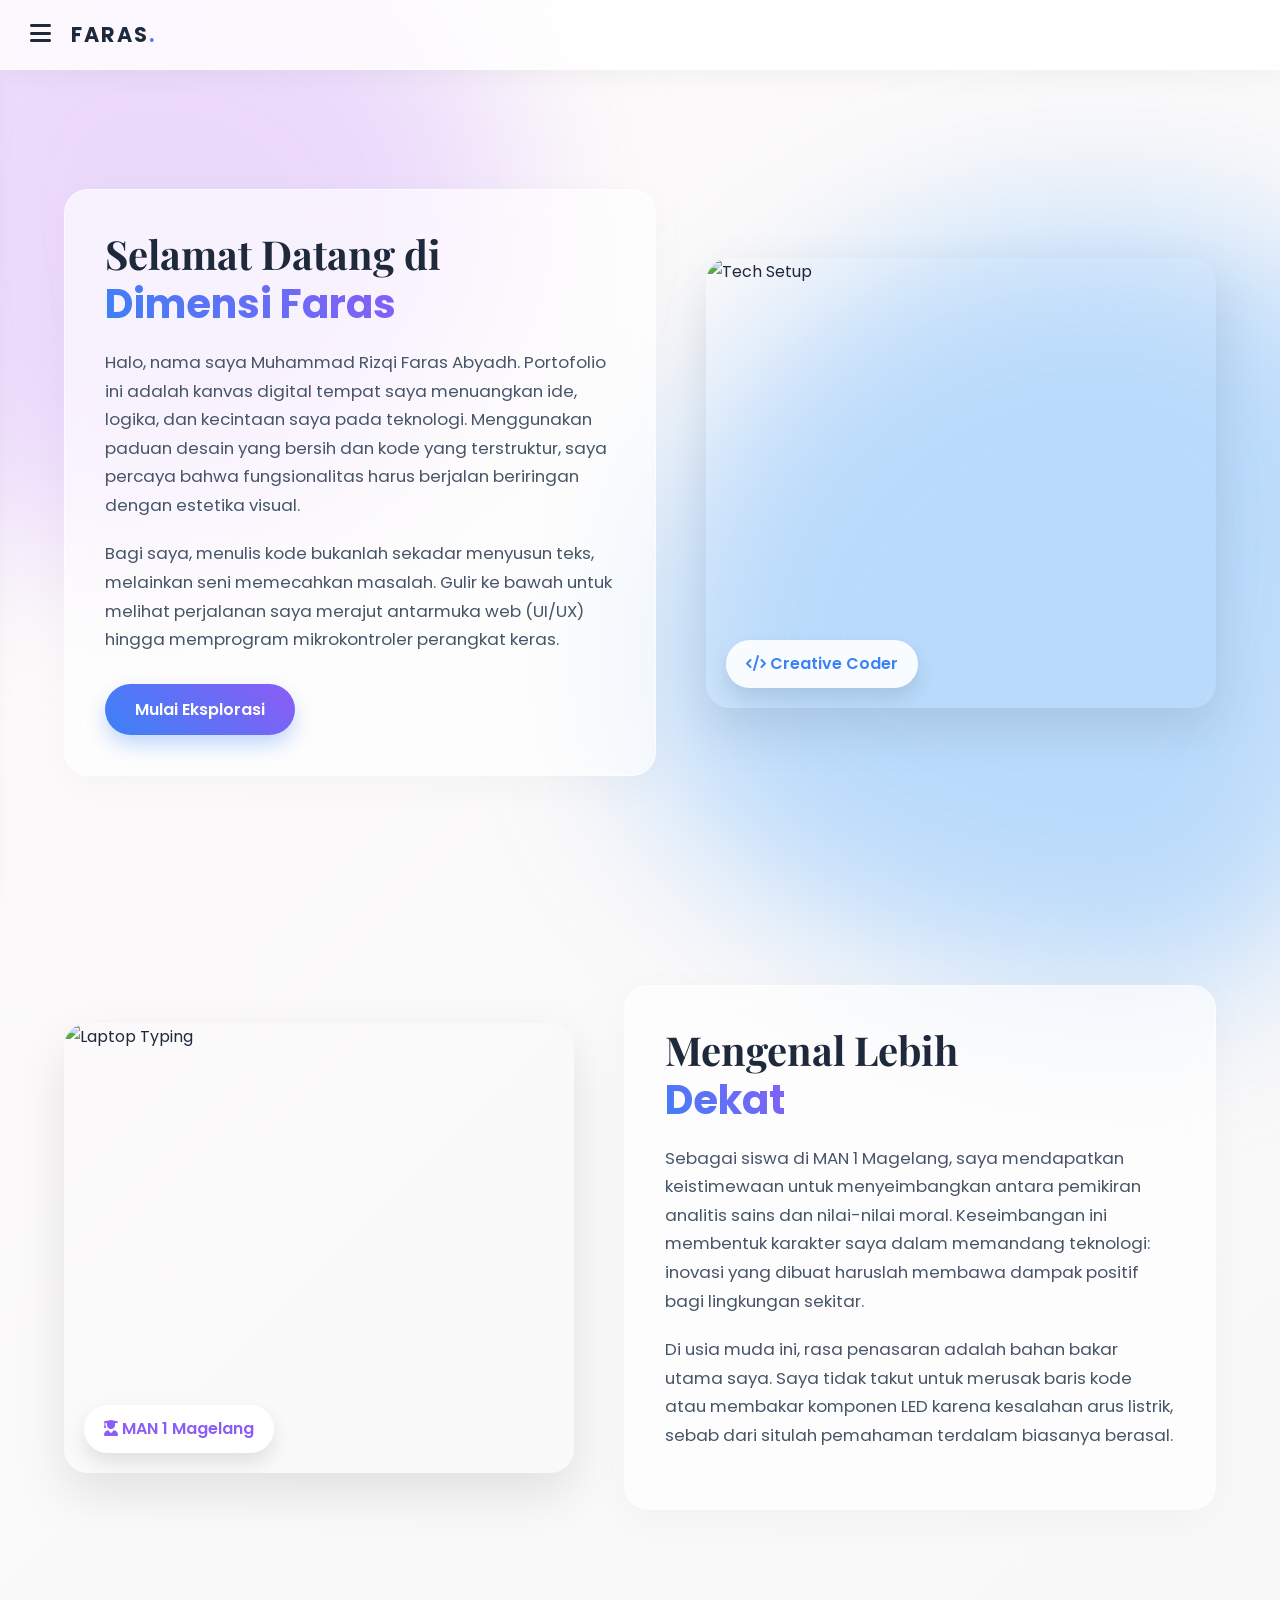
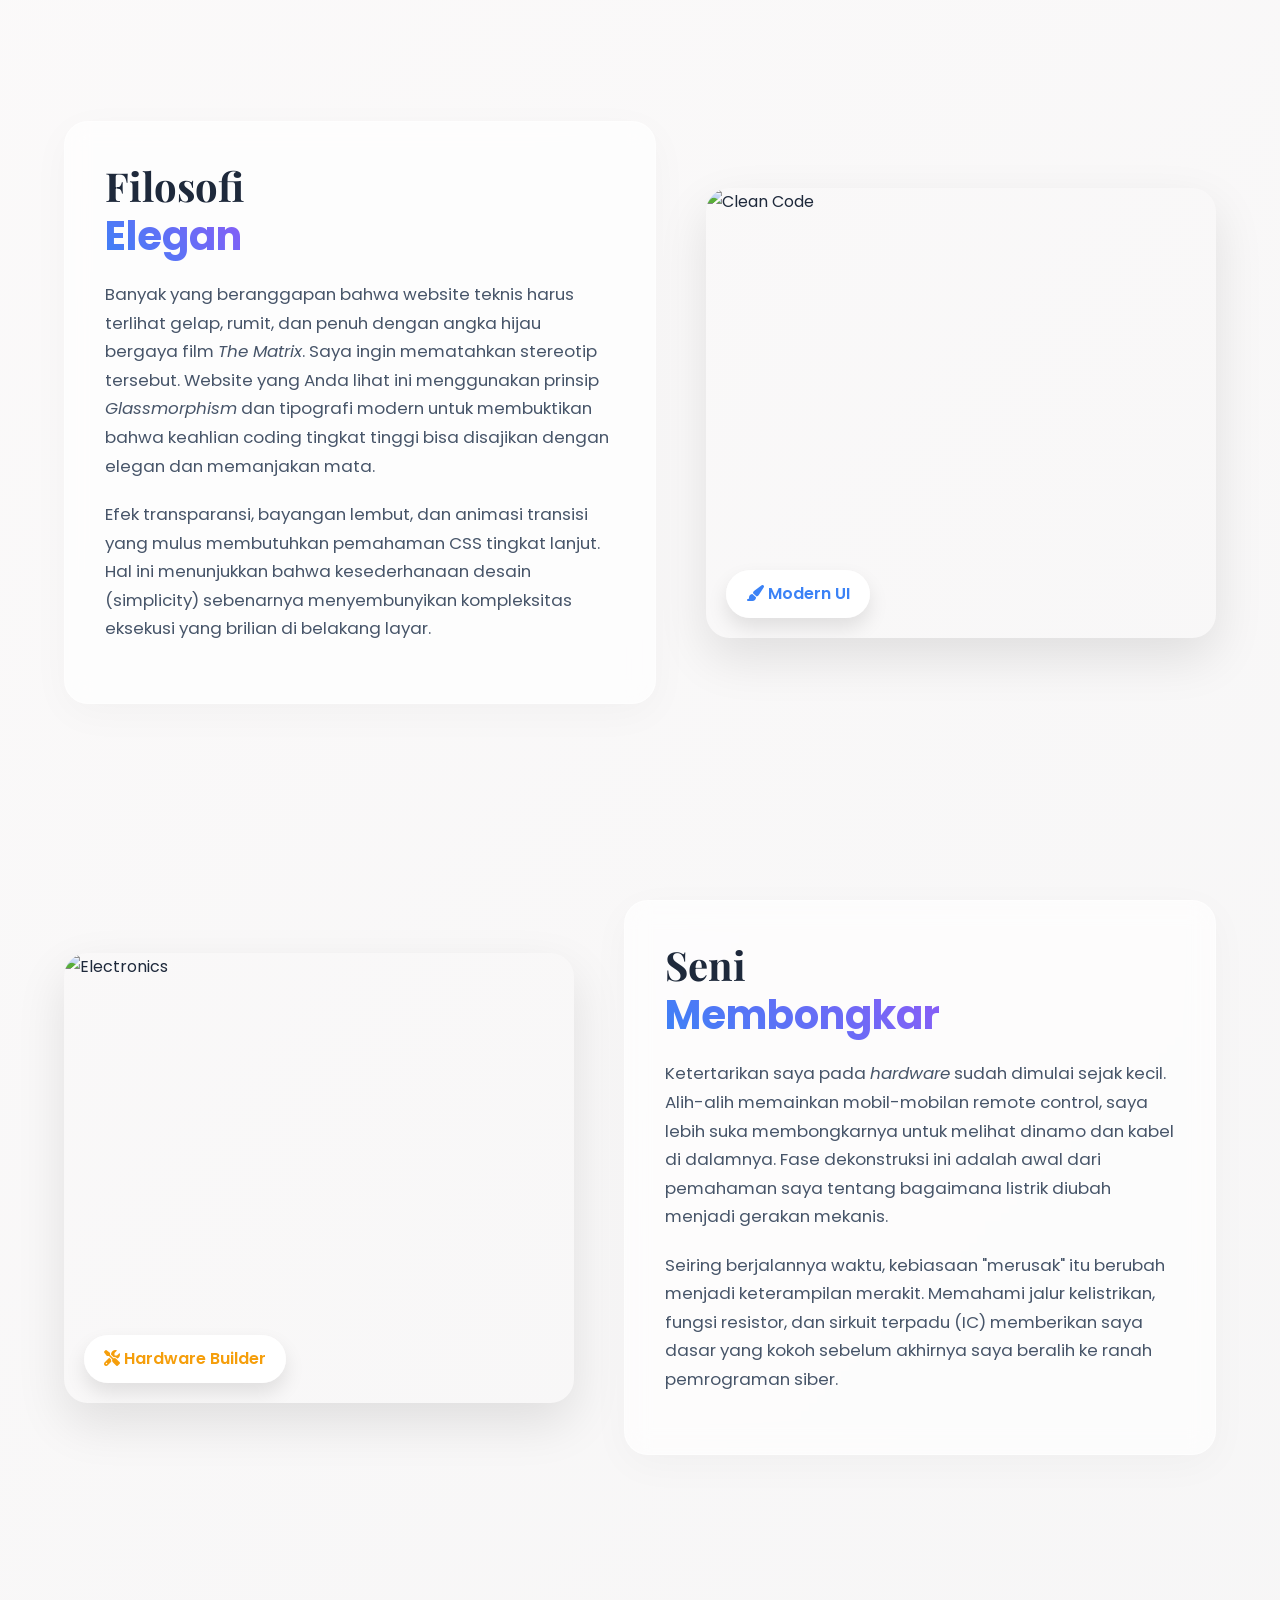
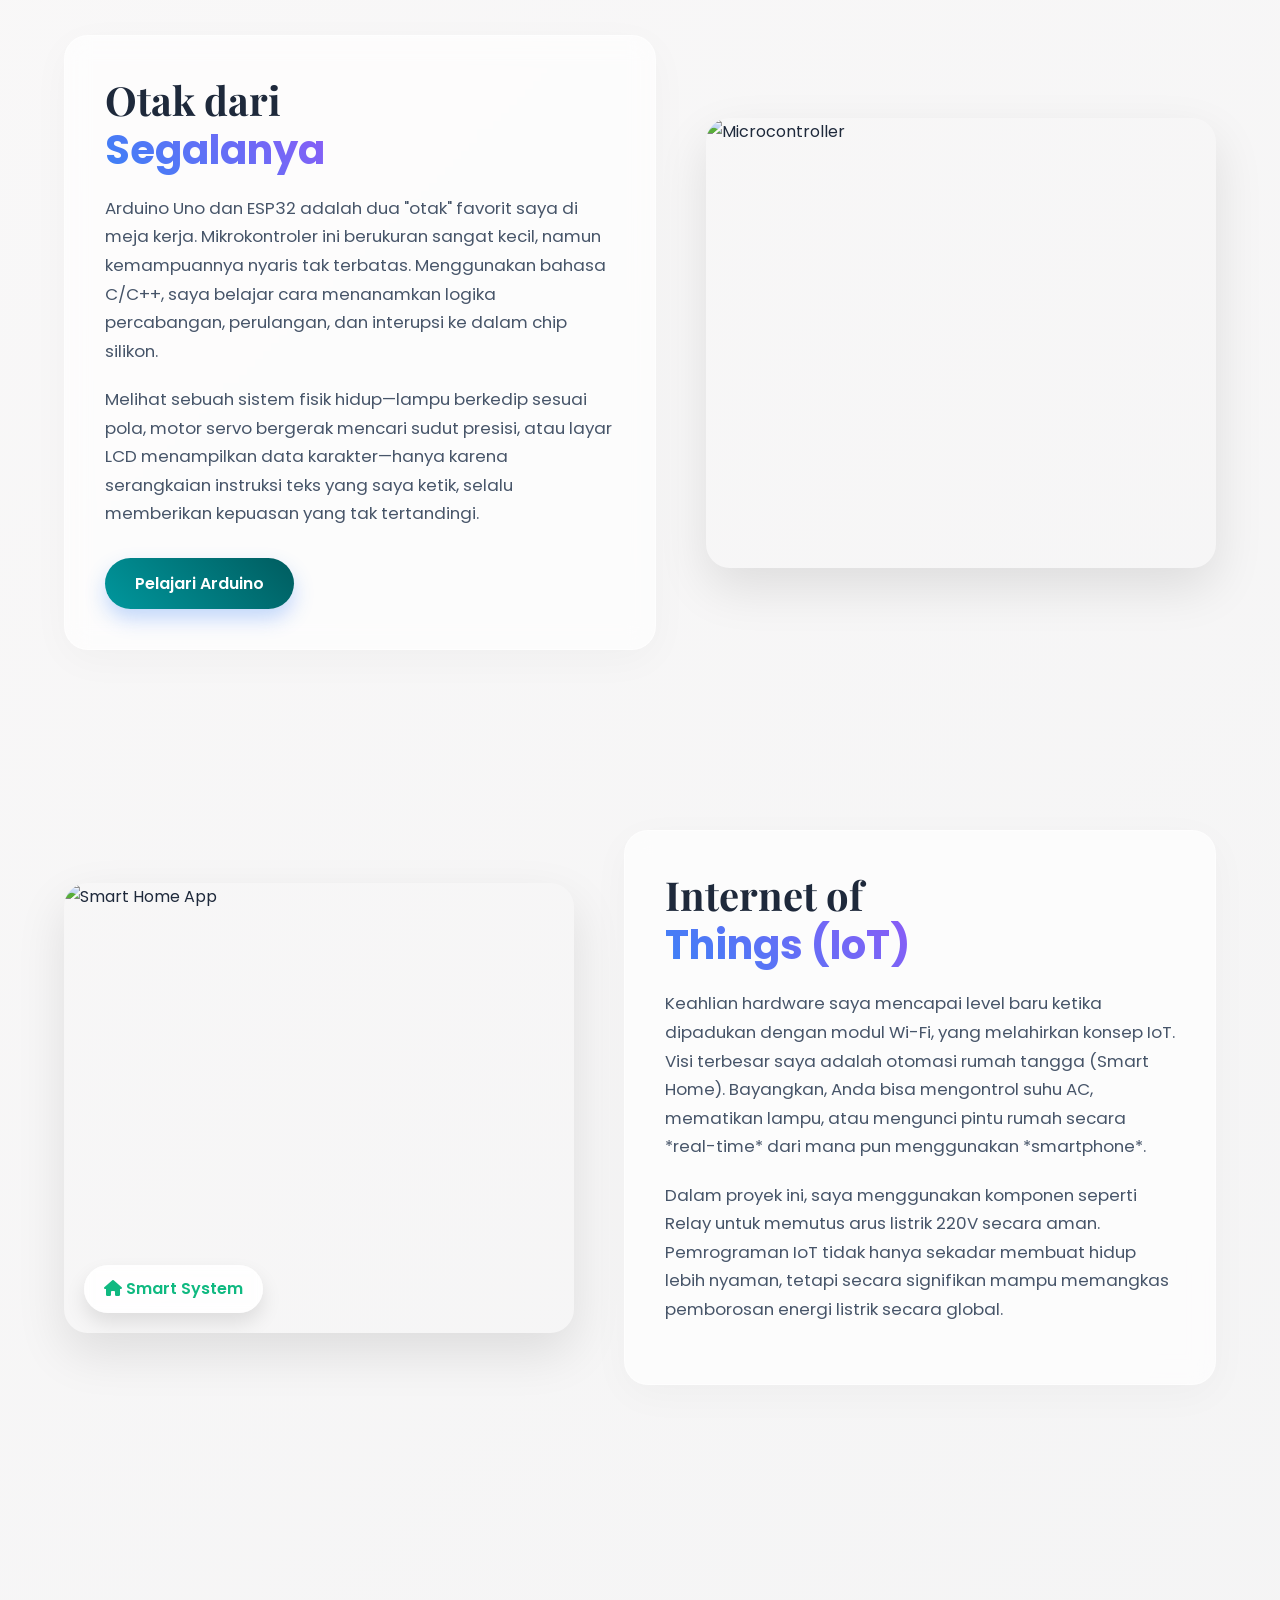
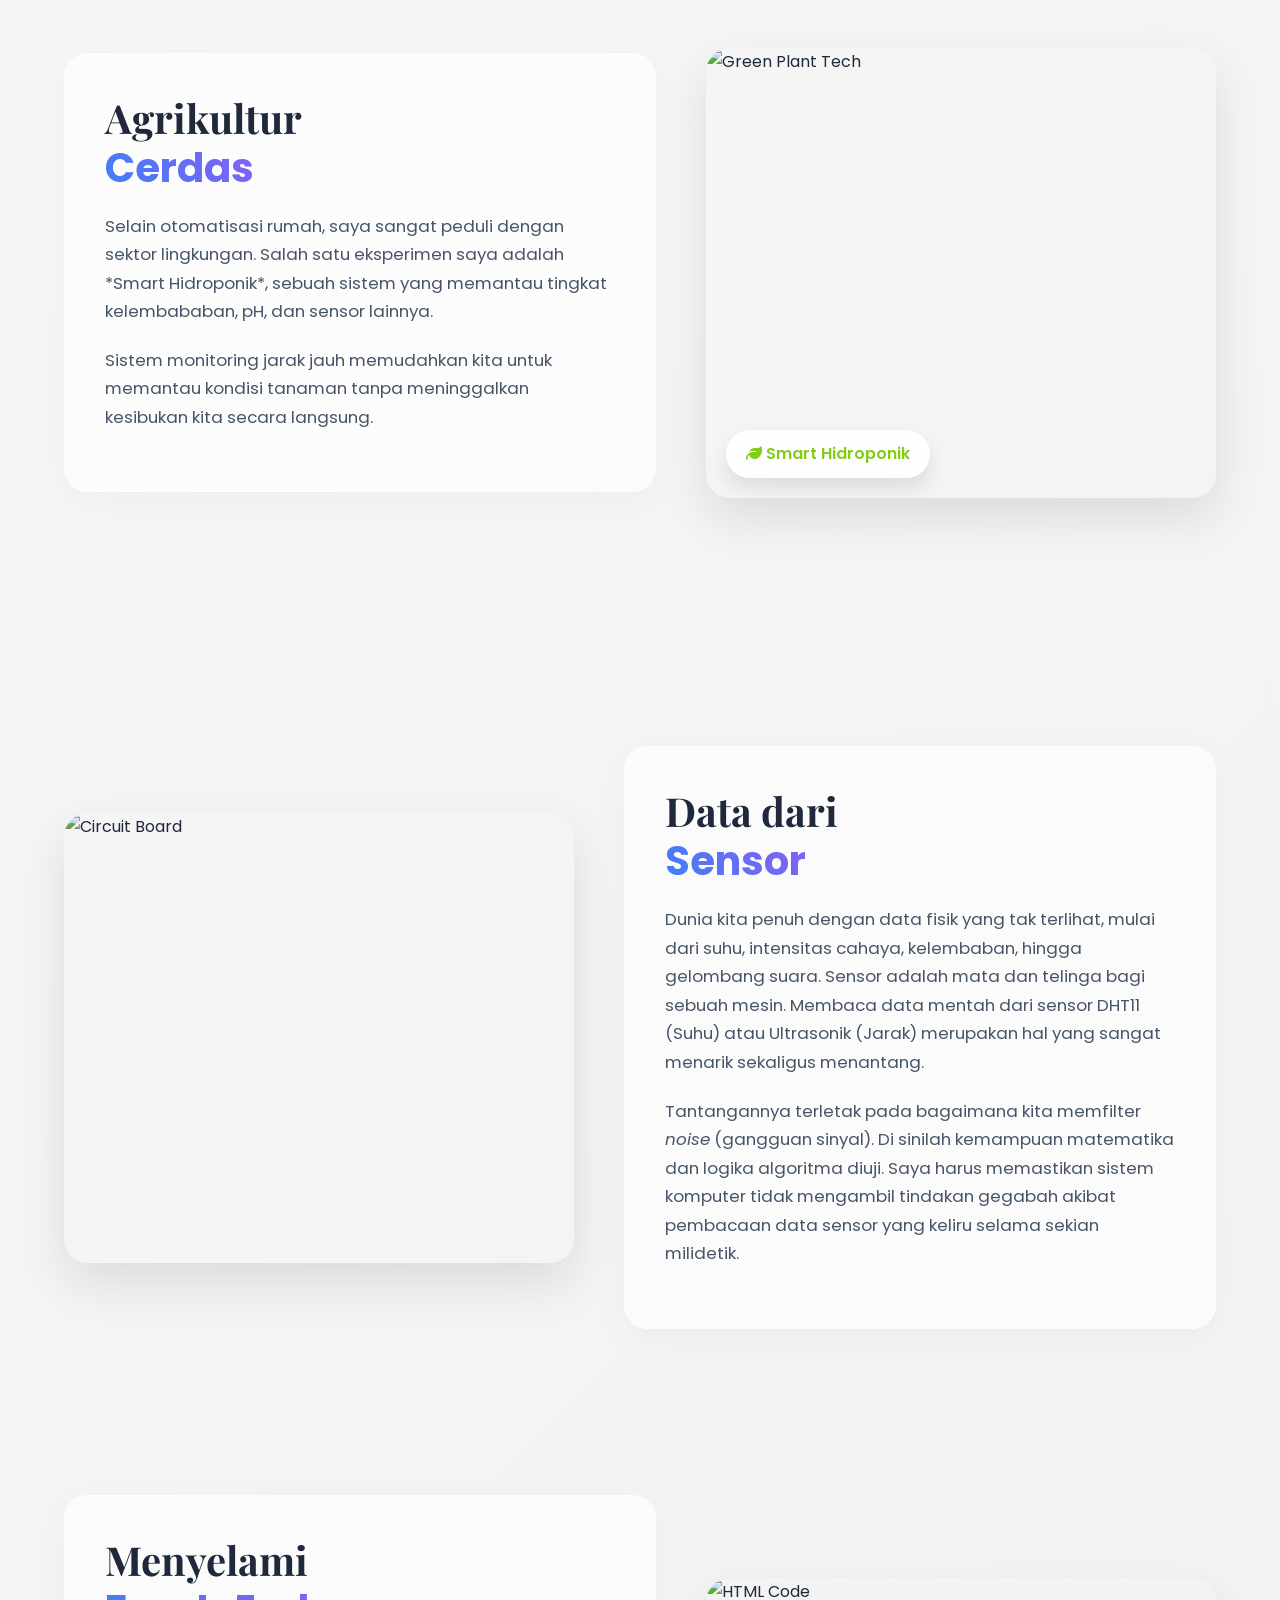
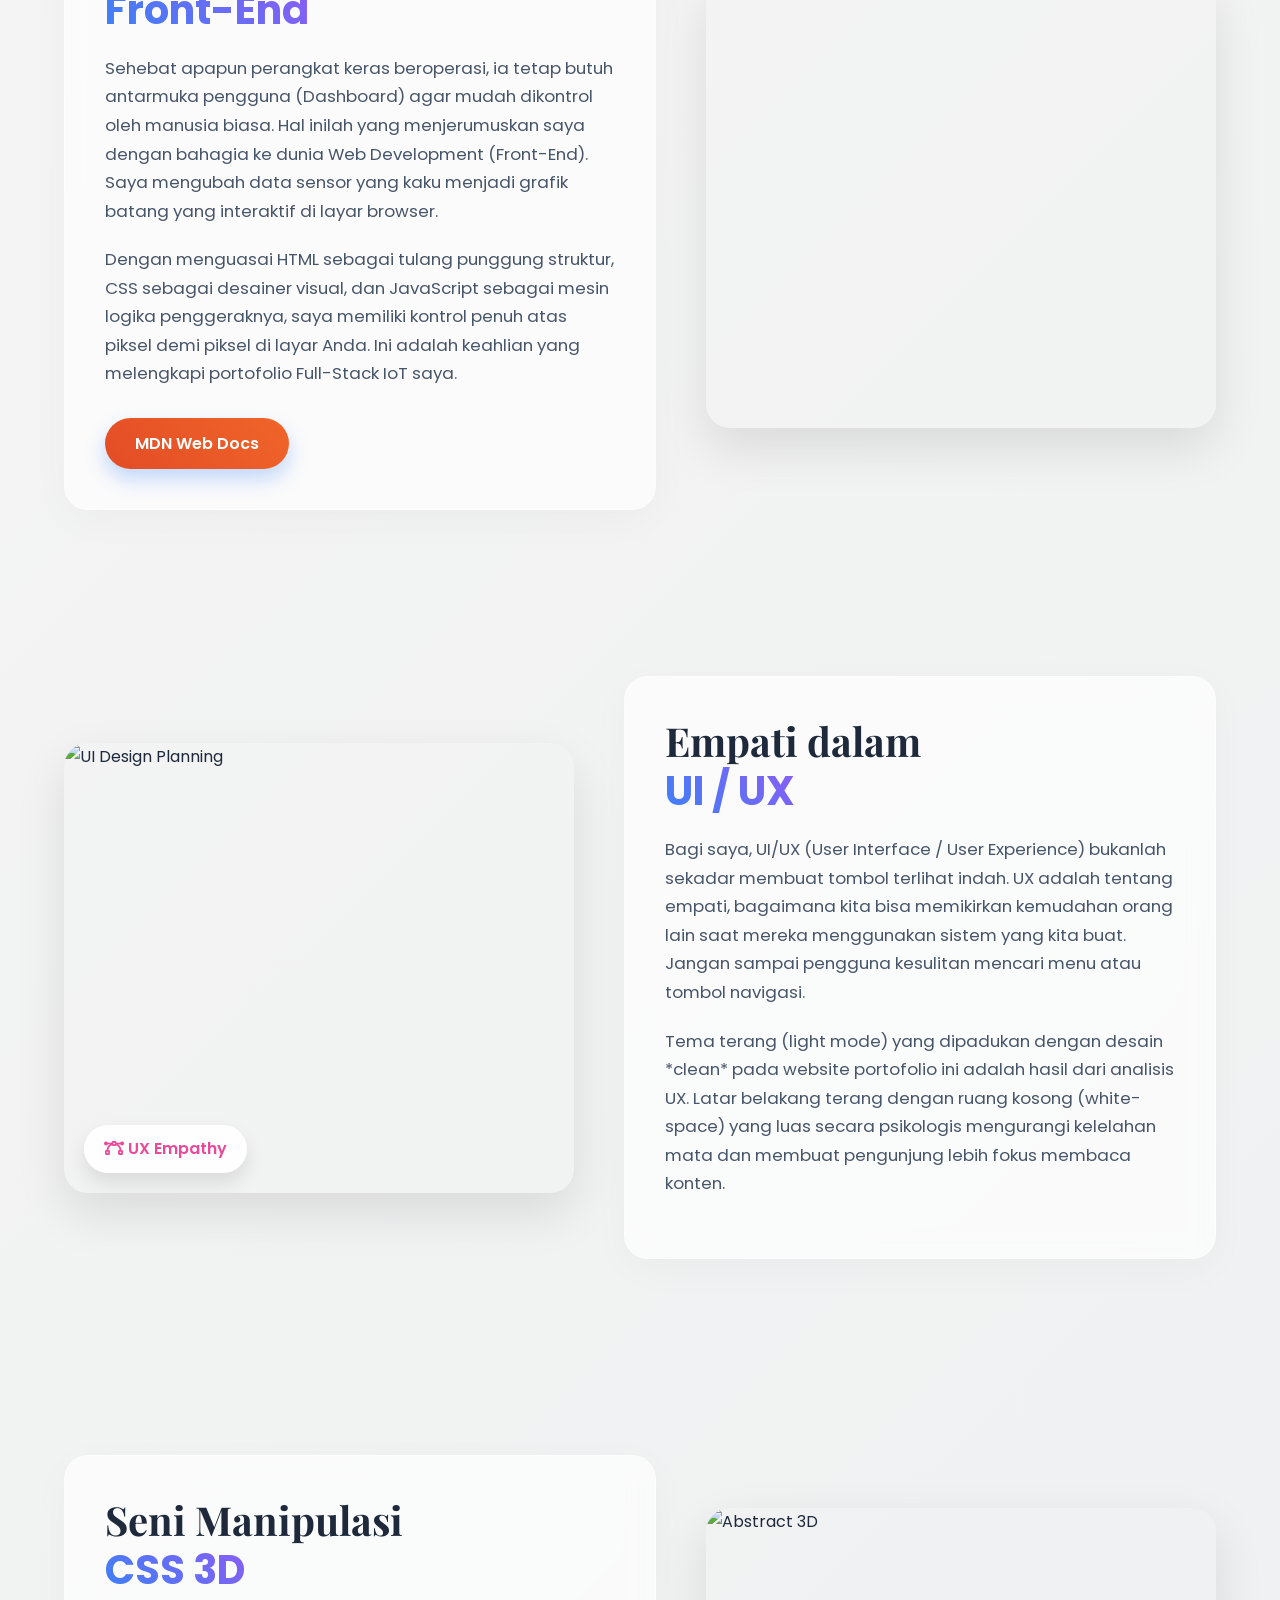
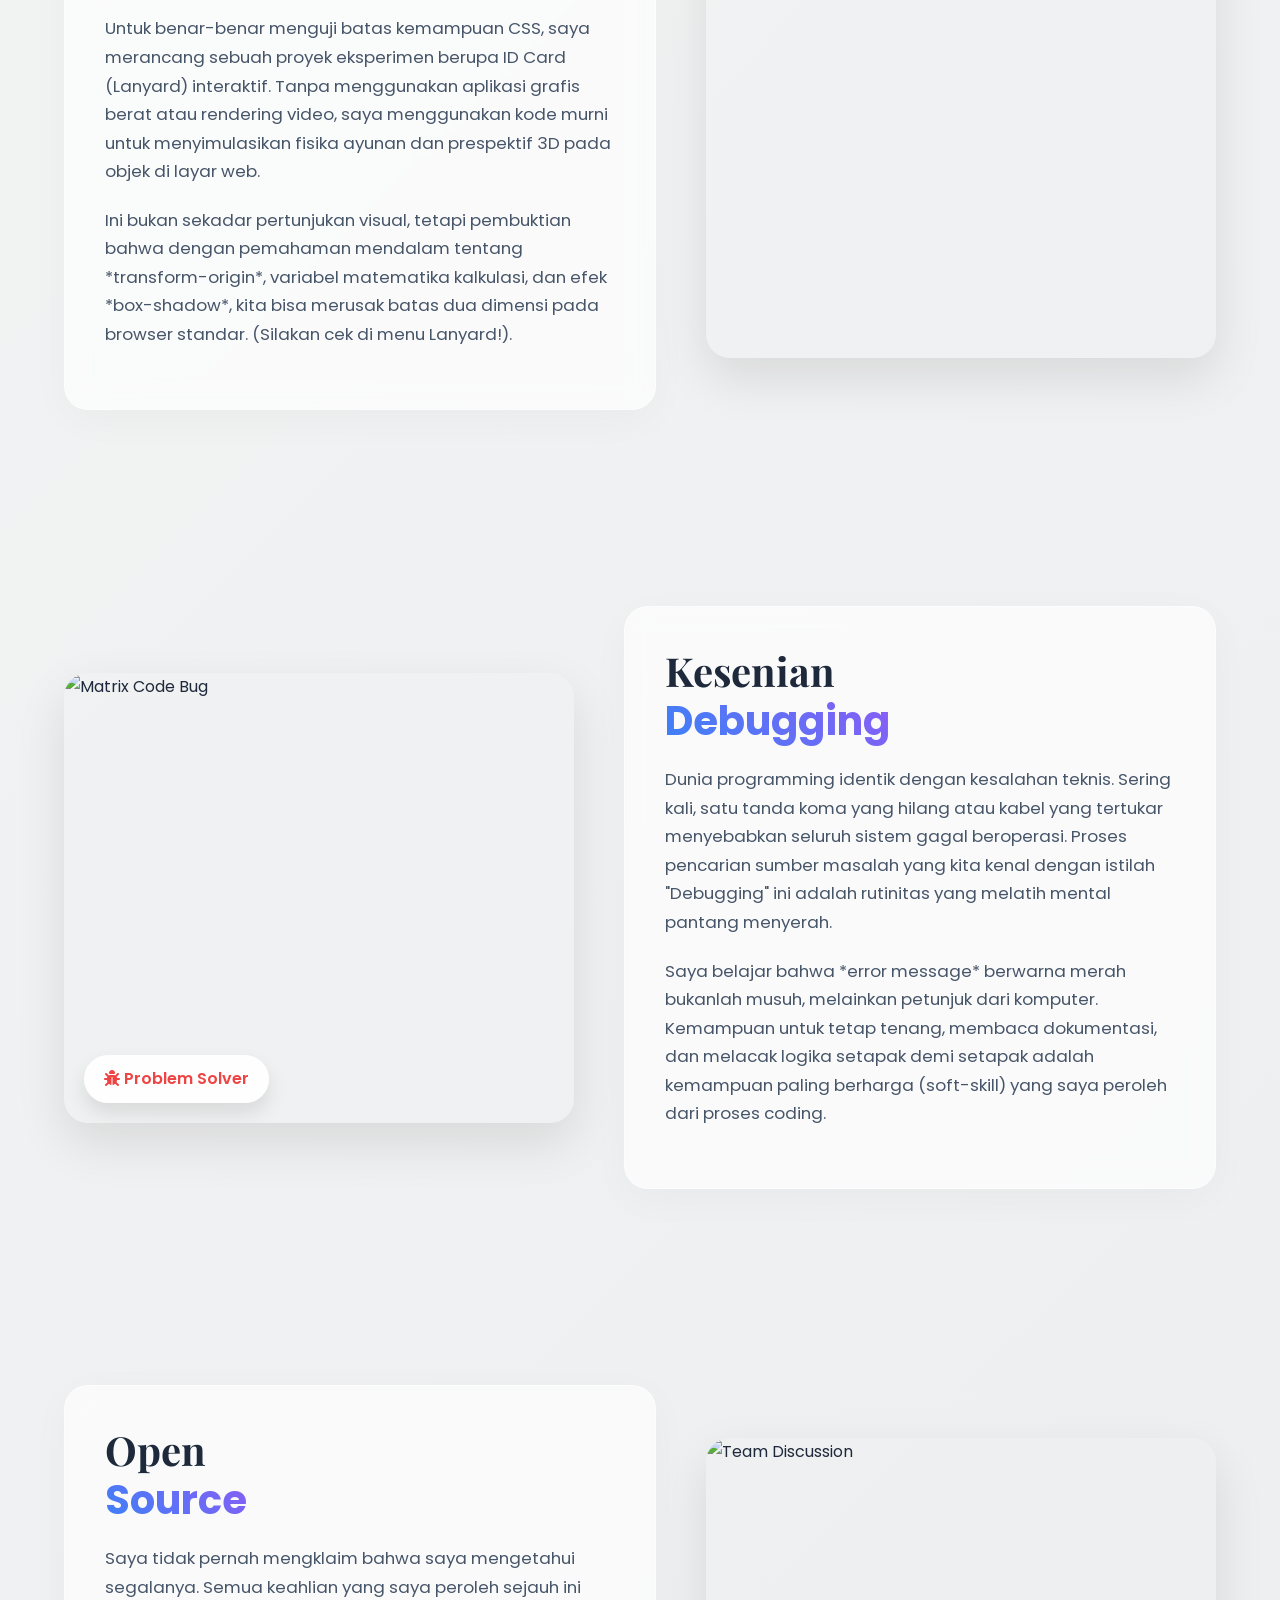
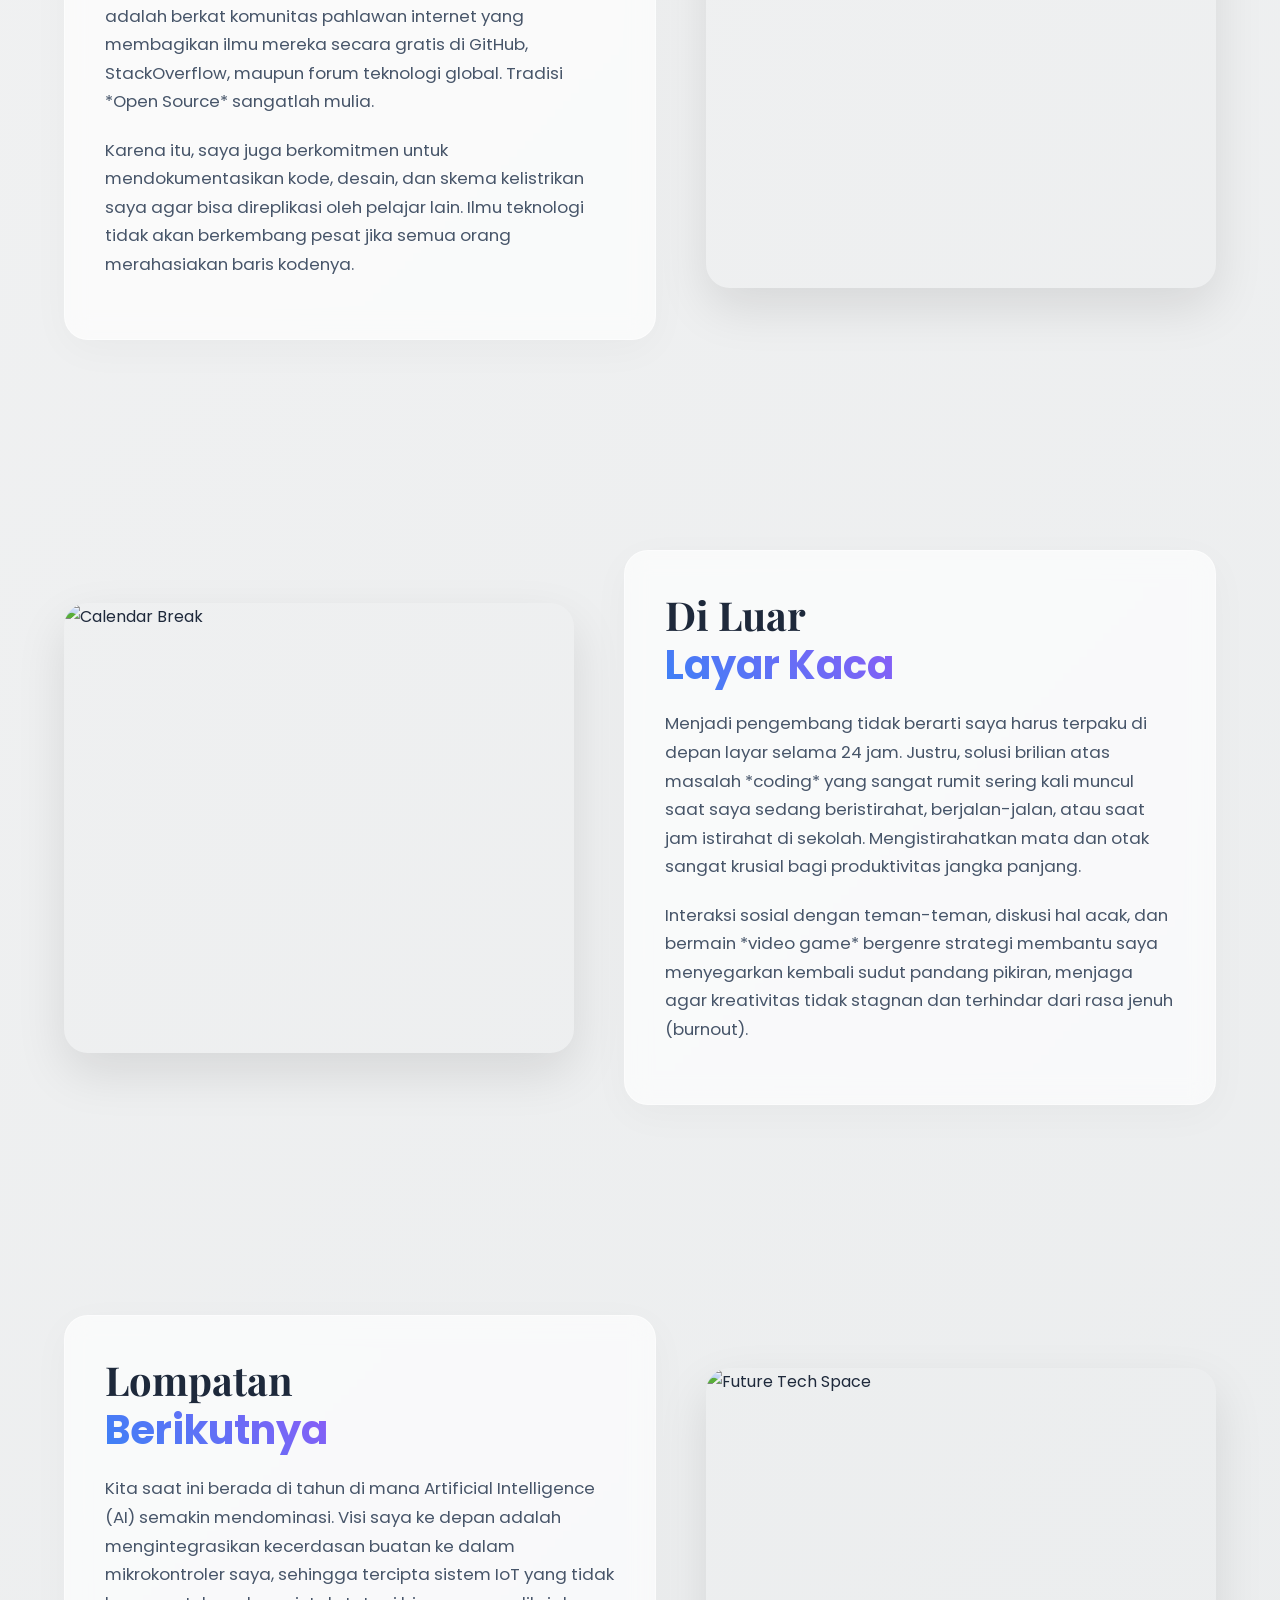
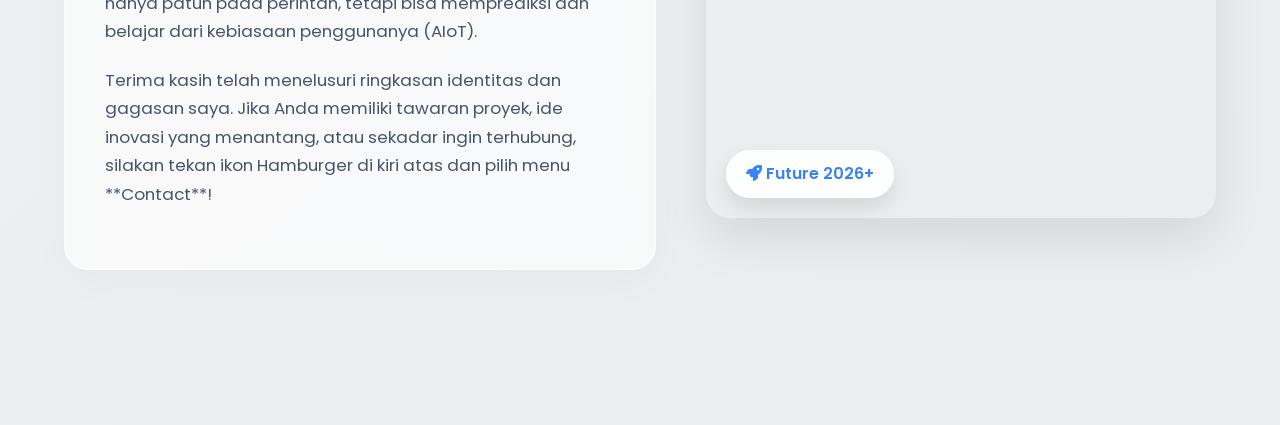
==== commit a87c10cf: "sedikit perubahan1" ====
--- a/index.html
+++ b/index.html
@@ -474,18 +474,12 @@
       <section class="slide reveal">
         <div class="content-box">
           <h2>Agrikultur <br /><span class="gradient-text">Cerdas</span></h2>
-          <p>
-            Selain otomatisasi rumah, saya sangat peduli dengan sektor lingkungan. Salah satu eksperimen saya adalah *Smart Garden*, sebuah sistem yang memantau tingkat kelembaban tanah menggunakan sensor *soil moisture*. Ketika tanah
-            mendeteksi kekeringan, pompa air mini akan menyala sendiri tanpa perlu perintah manual.
-          </p>
-          <p>
-            Sistem loop tertutup (closed-loop) seperti ini menyelamatkan tanaman dari kekeringan sekaligus mencegah penyiraman air yang berlebihan. Ini adalah contoh sempurna bagaimana teknologi mikrokontroler murah dapat memberikan dampak
-            nyata pada pelestarian alam.
-          </p>
-        </div>
-        <div class="image-box">
-          <img src="https://images.unsplash.com/photo-1592424092780-e377ee13d809?auto=format&fit=crop&q=80&w=800" alt="Green Plant Tech" />
-          <div class="floating-badge" style="color: #84cc16"><i class="fas fa-leaf"></i> Eco Tech</div>
+          <p>Selain otomatisasi rumah, saya sangat peduli dengan sektor lingkungan. Salah satu eksperimen saya adalah *Smart Hidroponik*, sebuah sistem yang memantau tingkat kelembababan, pH, dan sensor lainnya.</p>
+          <p>Sistem monitoring jarak jauh memudahkan kita untuk memantau kondisi tanaman tanpa meninggalkan kesibukan kita secara langsung.</p>
+        </div>
+        <div class="image-box">
+          <img src="https://www.esol.io/uploads/1/3/0/9/130965384/smart-hydroponic-vegatable-monitoring-system-teaching-version-2.jpg" alt="Green Plant Tech" />
+          <div class="floating-badge" style="color: #84cc16"><i class="fas fa-leaf"></i> Smart Hidroponik</div>
         </div>
       </section>
 
